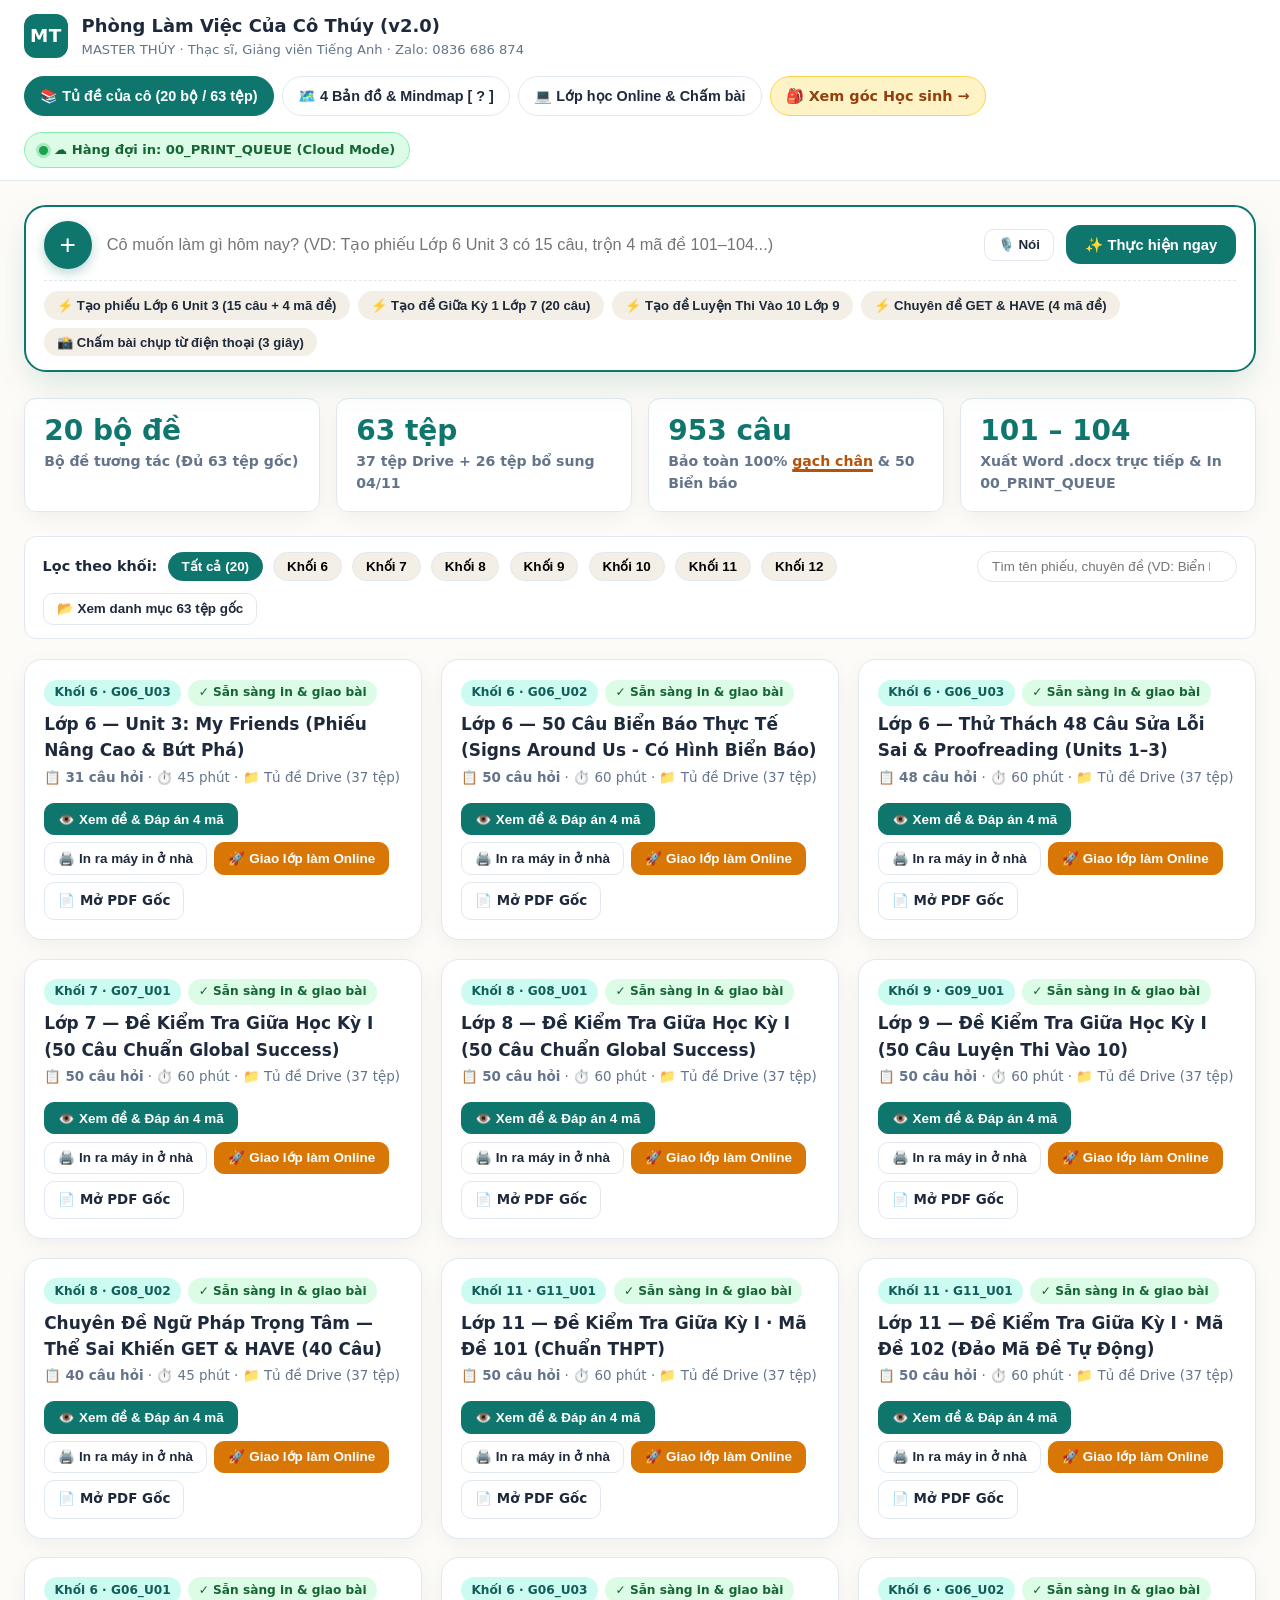
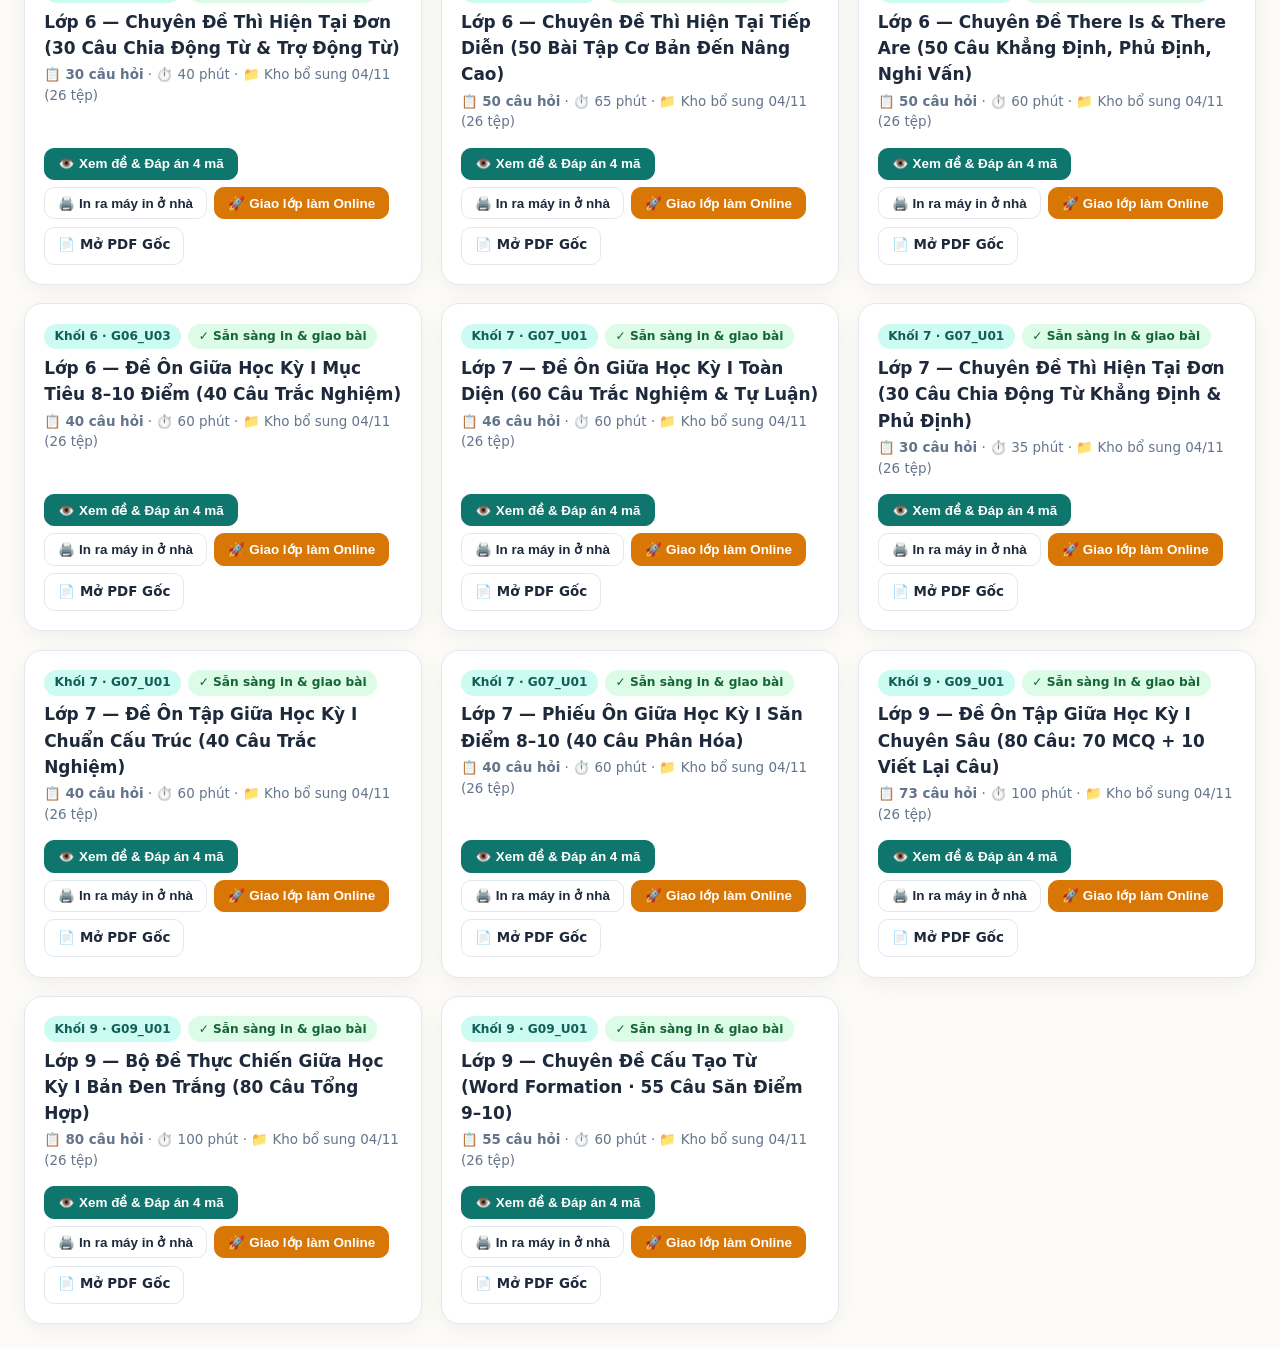
==== public/teacher/index.html @ 8e2237a3 "Initial release: YOURDREAM English Studio v2.0 (Master Thúy English Studio — 953 items / 63 files, H" ====
<!DOCTYPE html>
<html lang="vi">
<head>
  <meta charset="UTF-8" />
  <meta name="viewport" content="width=device-width, initial-scale=1.0" />
  <title>Phòng Làm Việc Của Cô Thúy | MASTER THÚY — English Studio v2.0</title>
  <link rel="icon" href="../favicon.ico" />
  <link rel="stylesheet" href="../shared/css/studio.css" />
  <script src="../shared/js/hybrid-cloud-engine.js"></script>
</head>
<body>
  <!-- TOP NAVIGATION -->
  <header class="studio-topbar">
    <div class="brand-cluster">
      <a href="../index.html" class="brand-monogram" title="Về trang chủ">MT</a>
      <div class="brand-titles">
        <h1>Phòng Làm Việc Của Cô Thúy (v2.0)</h1>
        <p>MASTER THÚY · Thạc sĩ, Giảng viên Tiếng Anh · Zalo: 0836 686 874</p>
      </div>
    </div>

    <div class="nav-pills">
      <button class="nav-pill active" onclick="switchTeacherTab('tab-library', this)">📚 Tủ đề của cô (20 bộ / 63 tệp)</button>
      <button class="nav-pill" onclick="switchTeacherTab('tab-maps', this)">🗺️ 4 Bản đồ & Mindmap [ ? ]</button>
      <button class="nav-pill" onclick="switchTeacherTab('tab-live', this)">💻 Lớp học Online & Chấm bài</button>
      <a href="../student/index.html" class="nav-pill" style="background: var(--accent-light); border-color: #fcd34d; color: #92400e;">🎒 Xem góc Học sinh →</a>
    </div>

    <div class="printer-pill" onclick="openPrintQueueModal()" style="cursor: pointer;" title="Bấm để xem hàng đợi máy in & 00_PRINT_QUEUE trên Drive">
      <span class="printer-dot"></span>
      <span id="topPrinterText">🖨️ Máy in & 00_PRINT_QUEUE: Sẵn sàng</span>
    </div>
  </header>

  <main class="studio-container">
    <!-- UNIVERSAL '+' ACTION BAR (GPT / GOOGLE STYLE - ZERO JARGON) -->
    <section class="plus-composer-shell">
      <div class="plus-composer-row">
        <button class="plus-action-btn" id="plusToggleBtn" onclick="togglePlusMenu()" title="Bấm dấu + để chụp ảnh, nói giọng nói, lấy đề trên mạng hoặc rút đề mới">+</button>
        <input
          type="text"
          id="composerInput"
          class="plus-composer-input"
          placeholder="Cô muốn làm gì hôm nay? (VD: Tạo phiếu Lớp 6 Unit 3 có 15 câu, trộn 4 mã đề 101–104...)"
          onkeydown="if(event.key==='Enter') runComposerCommand()"
        />
        <button class="btn" onclick="startVoiceInput()" title="Nói yêu cầu bằng giọng nói">🎙️ Nói</button>
        <button class="plus-send-btn" onclick="runComposerCommand()">✨ Thực hiện ngay</button>
      </div>

      <!-- QUICK SUGGESTION CHIPS -->
      <div class="plus-quick-chips">
        <button class="quick-chip" onclick="quickGenerateWorksheet(6, 'G06_U03', 15, 'Phiếu Lớp 6 Unit 3 - My Friends (Nâng cao)')">⚡ Tạo phiếu Lớp 6 Unit 3 (15 câu + 4 mã đề)</button>
        <button class="quick-chip" onclick="quickGenerateWorksheet(7, 'G07_U01', 20, 'Đề Ôn Giữa Kỳ 1 Lớp 7 (Chuẩn Global Success)')">⚡ Tạo đề Giữa Kỳ 1 Lớp 7 (20 câu)</button>
        <button class="quick-chip" onclick="quickGenerateWorksheet(9, 'G09_U01', 25, 'Đề Luyện Thi Vào 10 Lớp 9 (Săn điểm 9-10)')">⚡ Tạo đề Luyện Thi Vào 10 Lớp 9</button>
        <button class="quick-chip" onclick="quickGenerateWorksheet(8, 'G08_U02', 15, 'Chuyên đề Thể Sai Khiến GET & HAVE')">⚡ Chuyên đề GET & HAVE (4 mã đề)</button>
        <button class="quick-chip" onclick="openCameraGradingDemo()">📸 Chấm bài chụp từ điện thoại (3 giây)</button>
      </div>

      <!-- POPOVER MENU WHEN CLICKING '+' -->
      <div class="plus-menu-popover" id="plusMenuPopover">
        <div class="plus-menu-card" onclick="triggerPhotoToWorksheet()">
          <strong>📸 Chụp ảnh tờ nháp / trang sách</strong>
          <span>Biến ảnh chụp điện thoại thành phiếu Word chuẩn Master Thúy + bài tập Online.</span>
        </div>
        <div class="plus-menu-card" onclick="openCameraGradingDemo()">
          <strong>✅ Chụp bài học sinh chấm 3 giây</strong>
          <span>Tự động đọc đáp án viết tay, chấm điểm, giải thích lỗi sai và chờ cô duyệt.</span>
        </div>
        <div class="plus-menu-card" onclick="startVoiceInput()">
          <strong>🎙️ Đọc yêu cầu bằng giọng nói</strong>
          <span>Cô chỉ cần nói: "Làm cho chị phiếu lớp 6 thì hiện tại tiếp diễn 20 câu".</span>
        </div>
        <div class="plus-menu-card" onclick="openWebHarvestModal()">
          <strong>🌐 Lấy đề trên mạng về Tủ đề</strong>
          <span>Dán link hoặc văn bản đề trên mạng, tự động dọn rác & gắn khung Master Thúy.</span>
        </div>
        <div class="plus-menu-card" onclick="quickGenerateWorksheet(6, 'G06_U03', 15, 'Phiếu Rút Tự Động Không Trùng Lặp')">
          <strong>🎲 Rút đề mới + Trộn 4 mã 101–104</strong>
          <span>Xuất ngay file Word (.docx) cả trên máy tính lẫn trên đám mây (0 đồng máy chủ).</span>
        </div>
      </div>
      <input type="file" id="hiddenCameraInput" accept="image/*,.pdf,.docx" style="display:none" onchange="handleFileUploaded(this)" />
    </section>

    <!-- NOTIFICATION BANNER FOR NEWLY GENERATED WORKSHEET -->
    <div id="composerResultBanner" style="display:none; background: #ecfdf5; border: 2px solid #10b981; border-radius: 16px; padding: 1.1rem 1.35rem; margin-bottom: 1.4rem;"></div>

    <!-- ====================================================================
         TAB 1: TỦ ĐỀ CỦA CÔ (20 BỘ ĐỀ TƯƠNG TÁC + ĐỦ 63 TỆP GỐC DRIVE)
         ==================================================================== -->
    <section id="tab-library" class="tab-section active">
      <div class="kpi-grid">
        <div class="kpi-card">
          <div class="kpi-num" id="statActivePacks">20 bộ đề</div>
          <div class="kpi-label">Bộ đề tương tác (Đủ 63 tệp gốc)</div>
        </div>
        <div class="kpi-card">
          <div class="kpi-num" id="statDriveFiles">63 tệp</div>
          <div class="kpi-label">37 tệp Drive + 26 tệp bổ sung 04/11</div>
        </div>
        <div class="kpi-card">
          <div class="kpi-num" id="statAtomicQuestions">953 câu</div>
          <div class="kpi-label">Bảo toàn 100% <u>gạch chân</u> & 50 Biển báo</div>
        </div>
        <div class="kpi-card">
          <div class="kpi-num">101 – 104</div>
          <div class="kpi-label">Xuất Word .docx trực tiếp & In 00_PRINT_QUEUE</div>
        </div>
      </div>

      <!-- FILTER BAR -->
      <div class="filter-bar">
        <span style="font-weight: 700; font-size: 0.9rem;">Lọc theo khối:</span>
        <button class="grade-tab active" onclick="filterLibraryByGrade('ALL', this)">Tất cả (20)</button>
        <button class="grade-tab" onclick="filterLibraryByGrade(6, this)">Khối 6</button>
        <button class="grade-tab" onclick="filterLibraryByGrade(7, this)">Khối 7</button>
        <button class="grade-tab" onclick="filterLibraryByGrade(8, this)">Khối 8</button>
        <button class="grade-tab" onclick="filterLibraryByGrade(9, this)">Khối 9</button>
        <button class="grade-tab" onclick="filterLibraryByGrade(10, this)">Khối 10</button>
        <button class="grade-tab" onclick="filterLibraryByGrade(11, this)">Khối 11</button>
        <button class="grade-tab" onclick="filterLibraryByGrade(12, this)">Khối 12</button>

        <input
          type="search"
          id="librarySearchInput"
          placeholder="Tìm tên phiếu, chuyên đề (VD: Biển báo, Sửa lỗi, GET & HAVE, Hiện tại tiếp diễn...)"
          oninput="renderLibraryCards()"
          style="margin-left: auto; padding: 0.45rem 0.85rem; border: 1px solid var(--border); border-radius: 999px; min-width: 260px;"
        />
        <button class="btn" onclick="toggleFullDriveInventory()">📂 Xem danh mục 63 tệp gốc</button>
      </div>

      <!-- WORKSHEETS GRID -->
      <div class="card-grid" id="libraryCardsGrid"></div>

      <!-- COLLAPSIBLE 63-FILE GOOGLE DRIVE INVENTORY TABLE -->
      <div id="fullDriveInventorySection" style="display:none; margin-top: 2rem; background: #fff; border: 1px solid var(--border); border-radius: 18px; padding: 1.35rem;">
        <div style="display:flex; justify-content:space-between; align-items:center; flex-wrap:wrap; gap:1rem; margin-bottom:1rem;">
          <div>
            <h3 style="margin:0;">📂 Danh Mục Đầy Đủ 63 Học Liệu Gốc Của Cô Thúy Trên Google Drive</h3>
            <p style="margin:0.2rem 0 0; font-size:0.86rem; color:var(--text-muted);">
              Gồm 37 tệp trong thư mục <strong>MASTER THÚY – WORKSHEETS</strong> và 26 tệp trong gói sao lưu <strong>04/11/2026</strong>. Tất cả đã được bóc tách vào 20 bộ đề tương tác phía trên.
            </p>
          </div>
          <div style="display:flex; gap:0.5rem;">
            <a href="https://drive.google.com/drive/folders/1YiZHEi8VG1vg3n5QN7BrxXzJWmGmO6u5" target="_blank" class="btn btn-primary">🔗 Mở Thư Mục Drive Gốc</a>
            <a href="https://drive.google.com/drive/folders/1YOsPd_jnIctoeKik60GZvc4RexwWiLLQ" target="_blank" class="btn">📦 Mở Checkpoint 04/11</a>
          </div>
        </div>
        <div style="overflow-x:auto;">
          <table style="width:100%; border-collapse:collapse; font-size:0.86rem;" id="driveInventoryTable">
            <thead>
              <tr style="background:var(--bg-subtle); text-align:left;">
                <th style="padding:0.65rem;">#</th>
                <th style="padding:0.65rem;">Tên tệp gốc</th>
                <th style="padding:0.65rem;">Vị trí lưu trữ</th>
                <th style="padding:0.65rem;">Định dạng</th>
                <th style="padding:0.65rem;">Trạng thái kiểm định</th>
                <th style="padding:0.65rem;">Tình trạng bảo toàn</th>
              </tr>
            </thead>
            <tbody id="driveInventoryTbody"></tbody>
          </table>
        </div>
      </div>
    </section>

    <!-- ====================================================================
         TAB 2: 4 BẢN ĐỒ TIẾNG ANH & SƠ ĐỒ TƯ DUY NGỮ PHÁP [ ? ]
         ==================================================================== -->
    <section id="tab-maps" class="tab-section">
      <div class="filter-bar">
        <span style="font-weight: 700;">Chọn Bản Đồ Tri Thức:</span>
        <button class="grade-tab active" onclick="switchMapSubView('mapview-3', this)">🧠 Bản đồ 3: Sơ đồ tư duy Ngữ pháp [ ? ]</button>
        <button class="grade-tab" onclick="switchMapSubView('mapview-1', this)">📘 Bản đồ 1: Khung SGK 6–12 & Từ vựng gấp đôi IPA (🇬🇧/🇺🇸)</button>
        <button class="grade-tab" onclick="switchMapSubView('mapview-2', this)">🎯 Bản đồ 2: 7 Nhóm Bẫy Phòng Thi & Mẹo 5 Giây</button>
        <button class="grade-tab" onclick="switchMapSubView('mapview-4', this)">🖨️ Bản đồ 4: Khuôn Mẫu Phiếu & Kiểm Định 4 Cổng</button>
      </div>

      <!-- MAP 3 VIEW: INTERACTIVE GRAMMAR MINDMAPS WITH [ ? ] CLOZE TOGGLE -->
      <div id="mapview-3" class="map-subview">
        <div class="mindmap-stage">
          <div class="mindmap-center-banner">
            <div>
              <span style="font-size: 0.8rem; font-weight: 700; text-transform: uppercase; opacity: 0.9;">Sơ Đồ Tư Duy Ngữ Pháp Tương Tác (MP14-MINDMAP)</span>
              <h2 style="margin: 0.2rem 0 0;" id="mmActiveTitle">Chọn chủ điểm bên dưới để trình chiếu hoặc cho học sinh tự dò [ ? ]</h2>
            </div>
            <div style="display: flex; gap: 0.6rem; flex-wrap: wrap;">
              <select id="mindmapTopicSelect" onchange="renderSelectedMindmap()" style="padding: 0.55rem 0.9rem; border-radius: 10px; border: none; font-weight: 700; font-size: 0.9rem;"></select>
              <button class="btn btn-accent" id="clozeToggleBtn" onclick="toggleMindmapClozeMode()">
                🙈 Bật chế độ [ ? ] Học sinh tự nhẩm công thức
              </button>
            </div>
          </div>

          <div id="mindmapVisualContainer"></div>
        </div>

        <!-- OFFICIAL GOOGLE DRIVE MINDMAP PDFs & TEXTBOOKS -->
        <div style="background:#fff; border:1px solid var(--border); border-radius:18px; padding:1.3rem;">
          <h3 style="margin-top:0;">📚 Kho Sách Giáo Khoa Global Success & Sơ Đồ Tư Duy PDF Trên Google Drive Của Cô</h3>
          <div class="card-grid" id="driveTextbooksAndMindmapsGrid"></div>
        </div>
      </div>

      <!-- MAP 1 VIEW: CURRICULUM SCOPE & FOLDABLE 2-COLUMN WORDLIST + DUAL UK/US SPEAKER -->
      <div id="mapview-1" class="map-subview" style="display:none;">
        <div style="display:flex; justify-content:space-between; align-items:center; flex-wrap:wrap; gap:1rem; margin-bottom:1rem;">
          <div>
            <h3 style="margin:0;">📘 Bản Đồ 1: Khung Chương Trình Chuẩn SGK Global Success & Bảng Từ Vựng Gấp Đôi</h3>
            <p style="margin:0.2rem 0 0; color:var(--text-muted); font-size:0.88rem;">
              Khóa chặt ngữ pháp trong phạm vi từng Unit + Bảng từ vựng 2 cột tích hợp loa phát âm <strong>🇬🇧 Anh-Anh (UK)</strong> & <strong>🇺🇸 Anh-Mỹ (US)</strong> miễn phí (0 đồng).
            </p>
          </div>
          <div style="display:flex; gap:0.55rem; flex-wrap:wrap;">
            <button class="btn btn-primary" onclick="toggleFoldableWordlist()">📄 Gấp / Mở cột nghĩa Tiếng Việt</button>
            <button class="btn" id="accentToggleBtn" onclick="toggleTeacherAccent()">🇬🇧 Giọng đọc: Anh-Anh (UK)</button>
            <button class="btn" id="slowAudioToggleBtn" onclick="toggleSlowAudio()">🔊 Tốc độ: Chuẩn (1.0x)</button>
          </div>
        </div>
        <div id="map1UnitsContainer" class="card-grid"></div>
      </div>

      <!-- MAP 2 VIEW: EXAM TRAP TAXONOMY -->
      <div id="mapview-2" class="map-subview" style="display:none;">
        <h3 style="margin-top:0;">🎯 Bản Đồ 2: 7 Nhóm Bẫy Phòng Thi Tiếng Anh Học Sinh Hay Mất Điểm Nhất</h3>
        <div id="map2TrapsContainer" class="card-grid"></div>
      </div>

      <!-- MAP 4 VIEW: ARCHETYPE TEMPLATES & 4-GATE QA REPORT -->
      <div id="mapview-4" class="map-subview" style="display:none;">
        <h3 style="margin-top:0;">🖨️ Bản Đồ 4: Khuôn Mẫu Phiếu Chuẩn Master Thúy & Báo Cáo Kiểm Định 4 Cổng</h3>
        <div id="map4ArchetypesContainer" class="card-grid" style="margin-bottom:1.5rem;"></div>
        <div id="qaGatesReportBox" style="background:#fff; border:1px solid var(--border); border-radius:18px; padding:1.3rem;"></div>
      </div>
    </section>

    <!-- ====================================================================
         TAB 3: LỚP HỌC ONLINE, SỔ ĐIỂM & CHẤM BÀI QUA ẢNH CAMERA
         ==================================================================== -->
    <section id="tab-live" class="tab-section">
      <div class="kpi-grid">
        <div class="kpi-card">
          <div class="kpi-num">4 Lớp</div>
          <div class="kpi-label">Khối 6A · Khối 7B · Khối 9A · Khối 11A</div>
        </div>
        <div class="kpi-card">
          <div class="kpi-num" id="liveSubCount">8 bài nộp</div>
          <div class="kpi-label">Bài làm Online & Chấm qua ảnh hôm nay</div>
        </div>
        <div class="kpi-card">
          <div class="kpi-num" style="color:var(--danger);">Bẫy đuôi -ed & S-V</div>
          <div class="kpi-label">Lỗi sai nhiều nhất tuần này cần cô nhắc</div>
        </div>
        <div class="kpi-card">
          <div class="kpi-num">3 giây / tờ</div>
          <div class="kpi-label">Tốc độ chấm phiếu chụp từ điện thoại</div>
        </div>
      </div>

      <div style="display:grid; grid-template-columns: repeat(auto-fit, minmax(380px, 1fr)); gap:1.25rem;">
        <!-- LEFT: CAMERA PHOTO GRADING WORKBENCH -->
        <div class="ws-card">
          <div>
            <div class="ws-badges">
              <span class="badge badge-grade">📸 Chấm bài bằng Camera</span>
              <span class="badge badge-preview">Cô duyệt trước khi lưu</span>
            </div>
            <h3 class="ws-title">Trạm Chấm Phiếu Giấy Chụp Từ Điện Thoại</h3>
            <p class="ws-meta">
              Khi học sinh nộp bài làm trên giấy, cô bấm nút chụp ảnh. Hệ thống tự động đối chiếu với bảng đáp án Mã đề 101–104 và khoanh sẵn các câu sai để cô xác nhận.
            </p>

            <div style="background:var(--bg-subtle); border-radius:14px; padding:1rem; margin:0.9rem 0;">
              <div style="display:flex; justify-content:space-between; align-items:center; margin-bottom:0.5rem;">
                <strong>📄 Bài chụp mẫu từ Checkpoint Cô Thúy (20 câu):</strong>
                <span class="badge badge-ready">Điểm tự động: 8.5 / 10 (17/20 câu)</span>
              </div>
              <div style="font-size:0.85rem; color:var(--text-main);">
                • <strong>Các câu đúng (17 câu):</strong> Câu 1, 2, 3, 4, 5, 6, 8, 9, 10, 11, 12, 13, 15, 16, 17, 19, 20.<br/>
                • <strong style="color:var(--danger);">3 câu sai cần lưu ý:</strong><br/>
                &nbsp;&nbsp;– <strong>Câu 7 (Chọn B → Đáp án đúng C):</strong> Bẫy chia động từ theo chủ ngữ ngôi thứ 3 số ít (<code>TRAP_SV_AGREE</code>).<br/>
                &nbsp;&nbsp;– <strong>Câu 14 (Chọn A → Đáp án đúng D):</strong> Bẫy thể sai khiến bị động <code>have something + V3/ed</code>.<br/>
                &nbsp;&nbsp;– <strong>Câu 18 (Chọn C → Đáp án đúng A):</strong> Bẫy từ loại trái nghĩa (<code>unfriendly</code>).
              </div>
            </div>

            <div style="display:flex; gap:0.6rem; align-items:center; flex-wrap:wrap;">
              <select id="cameraStudentAssignSelect" style="padding:0.5rem; border-radius:10px; border:1px solid var(--border); font-weight:600;">
                <option value="MT601|Nguyễn Minh Anh|CLS_G06A">Gắn vào hồ sơ: Nguyễn Minh Anh (Lớp 6A - MT601)</option>
                <option value="MT701|Trần Hoàng Nam|CLS_G07B">Gắn vào hồ sơ: Trần Hoàng Nam (Lớp 7B - MT701)</option>
                <option value="MT901|Lê Bảo Ngọc|CLS_G09A">Gắn vào hồ sơ: Lê Bảo Ngọc (Lớp 9A - MT901)</option>
              </select>
              <button class="btn btn-primary" onclick="approveCameraGrading()">✅ Cô Thúy xác nhận & Lưu vào sổ điểm</button>
            </div>
          </div>
        </div>

        <!-- RIGHT: LIVE STUDENT SUBMISSIONS & CLASS ROSTER -->
        <div class="ws-card">
          <div>
            <div class="ws-badges">
              <span class="badge badge-ready">🟢 Trực tiếp từ Góc Học Sinh</span>
            </div>
            <h3 class="ws-title">Bảng Theo Dõi Học Sinh Làm Bài Online</h3>
            <p class="ws-meta">
              Học sinh đăng nhập tại <a href="../student/index.html" target="_blank"><strong>Góc Học Sinh (../student)</strong></a> bằng Mã học sinh + PIN <code>1234</code>. Khi học sinh nộp bài, điểm và các bẫy hay sai sẽ hiện ngay bên dưới:
            </p>
            <div id="liveSubmissionsTableWrap" style="margin-top:0.85rem; overflow-x:auto;"></div>
          </div>
          <div class="btn-row">
            <button class="btn btn-primary" onclick="refreshLiveSubmissions()">🔄 Làm mới bảng điểm</button>
            <a href="../student/index.html?demo=MT601" target="_blank" class="btn btn-accent">🎒 Mở thử màn hình Học sinh làm bài</a>
          </div>
        </div>
      </div>
    </section>
  </main>

  <!-- MODAL FOR WORKSHEET PREVIEW, 4-CODE ANSWER GRID & REMOTE PRINTING -->
  <div class="modal-backdrop" id="studioModalBackdrop" onclick="if(event.target===this) closeStudioModal()">
    <div class="modal-box">
      <div class="modal-header">
        <h3 style="margin:0;" id="studioModalTitle">Chi tiết Phiếu Bài Tập</h3>
        <button class="btn" onclick="closeStudioModal()">✕ Đóng</button>
      </div>
      <div class="modal-body" id="studioModalBody"></div>
    </div>
  </div>

  <script>
    let CATALOG = [];
    let INVENTORY_63 = [];
    let MAP1 = [];
    let MAP2 = [];
    let MAP3 = [];
    let MAP4 = [];
    let QA_REPORT = null;
    let selectedGradeFilter = 'ALL';
    let mindmapClozeActive = false;
    let cachedShardQuestions = {};

    const DRIVE_TEXTBOOKS_AND_MINDMAPS = [
      { grade: 6, title: 'SGK Tiếng Anh 6 Global Success (Tập 1 & 2)', sgkUrl: 'https://drive.google.com/file/d/1z4nnbdT7i3u1UcSNYuu-FjM6f2gA2440/view', mmUrl: 'https://drive.google.com/file/d/1-WYDOyb9fHKIQM5i4-eg3lxrJNgeYgeE/view', psych: 'Lứa tuổi Khám phá (11–12 tuổi)' },
      { grade: 7, title: 'SGK Tiếng Anh 7 Global Success', sgkUrl: 'https://drive.google.com/file/d/1xvi6pNXb1zWn8dC96U2DD4_bBwUjYFQI/view', mmUrl: 'https://drive.google.com/file/d/18r8bDTkejED3rzowg74NlwcmSBd1lXVk/view', psych: 'Lứa tuổi Khám phá (12–13 tuổi)' },
      { grade: 8, title: 'SGK & SGV Tiếng Anh 8 Global Success', sgkUrl: 'https://drive.google.com/file/d/1ItrQ10s__dCA-vYuaJG3A5qrXSNz7m8_/view', mmUrl: 'https://drive.google.com/file/d/1uw3mMaHhCFJqpXTmbmx8Moavm331S6mN/view', psych: 'Lứa tuổi Bứt phá (13–14 tuổi)' },
      { grade: 9, title: 'SGK & SBT Tiếng Anh 9 Global Success (Thi vào 10)', sgkUrl: 'https://drive.google.com/file/d/1XBQSyFJ_kOJ17uWgCwyWUK3eFrTqvozK/view', mmUrl: 'https://drive.google.com/file/d/19WqGkyNuyrL_dyHlXhnp7vDOYKvpRGGi/view', psych: 'Chiến binh Chuyển cấp (14–15 tuổi)' },
      { grade: 10, title: 'SGK Tiếng Anh 10 Global Success', sgkUrl: 'https://drive.google.com/file/d/1WPGpOwHRRG1PklJofpoHCkfaaMf07Qoa/view', mmUrl: 'https://drive.google.com/file/d/12Y9OdPnabJJTr75EIVsrKxXBjidQr4BG/view', psych: 'Tư duy Học thuật THPT (15–16 tuổi)' },
      { grade: 11, title: 'SGK Tiếng Anh 11 Global Success', sgkUrl: 'https://drive.google.com/file/d/13zw6zymAIg5te68_Sl7Ej8mYd7jv8vYq/view', mmUrl: 'https://drive.google.com/file/d/1dSY0nQONYAem5cnWuOZWbhj7pC_WPhjX/view', psych: 'Tư duy Học thuật THPT (16–17 tuổi)' },
      { grade: 12, title: 'SGK & SGV Tiếng Anh 12 Global Success (Tốt nghiệp THPT)', sgkUrl: 'https://drive.google.com/file/d/1bH-cQxURZCxiYPviRrSWo6_C2t2FvOud/view', mmUrl: 'https://drive.google.com/file/d/1t7TL-N13_QcdSnqZCOxn7K81tELjLqLB/view', psych: 'Tăng tốc Kỳ thi THPT Quốc gia (17–18 tuổi)' }
    ];

    function toRelativeShardUrl(shardPath) {
      if (!shardPath) return '';
      const clean = shardPath.replace(/^\/+/, '');
      return `../${clean}`;
    }

    async function initTeacherStudio() {
      try {
        const envMode = await window.MT_HYBRID.detectEnvironment();
        document.getElementById('topPrinterText').textContent = envMode === 'LOCAL_BRIDGE'
          ? '🖨️ Máy in ở nhà: Trực tuyến (Local Bridge)'
          : '☁️ Hàng đợi in: 00_PRINT_QUEUE (Cloud Mode)';

        const [catRes, m1Res, m2Res, m3Res, m4Res, qaRes] = await Promise.all([
          fetch('../shards/worksheets-catalog.json').then(r => r.json()),
          fetch('../shards/maps/map1-curriculum-g6-g12.json').then(r => r.json()),
          fetch('../shards/maps/map2-traps-and-levels.json').then(r => r.json()),
          fetch('../shards/maps/map3-grammar-mindmaps.json').then(r => r.json()),
          fetch('../shards/maps/map4-archetype-templates.json').then(r => r.json()),
          fetch('../shards/qa-verification-report.json').then(r => r.json()).catch(() => null)
        ]);

        CATALOG = catRes.curated_sets || catRes.worksheets || [];
        INVENTORY_63 = catRes.raw_63_files || catRes.drive_inventory_63 || [];
        MAP1 = Array.isArray(m1Res) ? m1Res : (m1Res.units || []);
        MAP2 = Array.isArray(m2Res) ? m2Res : (m2Res.traps || []);
        MAP3 = Array.isArray(m3Res) ? m3Res : (m3Res.mindmaps || []);
        MAP4 = Array.isArray(m4Res) ? m4Res : (m4Res.archetypes || []);
        QA_REPORT = qaRes;

        document.getElementById('statActivePacks').textContent = CATALOG.length + ' bộ đề';
        if (QA_REPORT) {
          document.getElementById('statAtomicQuestions').textContent = QA_REPORT.total_questions_checked + ' câu';
        }

        renderLibraryCards();
        renderDriveInventory63();
        initMindmapStudio();
        renderMap1View();
        renderMap2View();
        renderMap4View();
        refreshLiveSubmissions();

        if (window.location.hash === '#tab-maps') {
          switchTeacherTab('tab-maps', document.querySelectorAll('.nav-pill')[1]);
        } else if (window.location.hash === '#tab-live') {
          switchTeacherTab('tab-live', document.querySelectorAll('.nav-pill')[2]);
        }
      } catch (e) {
        console.error('Init error:', e);
      }
    }

    function switchTeacherTab(tabId, btnEl) {
      document.querySelectorAll('.tab-section').forEach(s => s.classList.remove('active'));
      document.getElementById(tabId).classList.add('active');
      document.querySelectorAll('.studio-topbar .nav-pill').forEach(b => b.classList.remove('active'));
      if (btnEl) btnEl.classList.add('active');
    }

    function togglePlusMenu() {
      document.getElementById('plusMenuPopover').classList.toggle('open');
    }

    function filterLibraryByGrade(grade, btnEl) {
      selectedGradeFilter = grade;
      document.querySelectorAll('#tab-library .grade-tab').forEach(b => b.classList.remove('active'));
      if (btnEl) btnEl.classList.add('active');
      renderLibraryCards();
    }

    function renderLibraryCards() {
      const grid = document.getElementById('libraryCardsGrid');
      const query = (document.getElementById('librarySearchInput').value || '').toLowerCase().trim();

      const filtered = CATALOG.filter(ws => {
        if (selectedGradeFilter !== 'ALL' && Number(ws.grade) !== Number(selectedGradeFilter)) return false;
        if (query && !(ws.title.toLowerCase().includes(query) || (ws.unit_scope || '').toLowerCase().includes(query) || (ws.category || '').toLowerCase().includes(query))) return false;
        return true;
      });

      grid.innerHTML = filtered.map(ws => {
        const pdfLink = ws.local_student_pdf || ws.student_pdf_url || null;
        return `
          <div class="ws-card">
            <div>
              <div class="ws-badges">
                <span class="badge badge-grade">Khối ${ws.grade} · ${ws.unit_scope}</span>
                <span class="badge badge-ready">✓ ${ws.approval_state || 'Sẵn sàng in & giao bài'}</span>
              </div>
              <h3 class="ws-title">${ws.title}</h3>
              <p class="ws-meta">
                📋 <strong>${ws.question_count} câu hỏi</strong> · ⏱️ ${ws.duration_minutes || 45} phút · 📁 ${ws.source_group || 'Tủ đề Cô Thúy'}
              </p>
            </div>
            <div class="btn-row">
              <button class="btn btn-primary" onclick="openWorksheetPreviewModal('${ws.worksheet_id}')">👁️ Xem đề & Đáp án 4 mã</button>
              <button class="btn" onclick="openRemotePrintModal('${ws.worksheet_id}', '${ws.title.replace(/'/g, "\\'")}')">🖨️ In ra máy in ở nhà</button>
              <button class="btn btn-accent" onclick="assignWorksheetOnline('${ws.worksheet_id}', '${ws.title.replace(/'/g, "\\'")}', ${ws.grade})">🚀 Giao lớp làm Online</button>
              ${pdfLink ? `<a href="${pdfLink}" target="_blank" class="btn">📄 Mở PDF Gốc</a>` : ''}
            </div>
          </div>
        `;
      }).join('');
    }

    function toggleFullDriveInventory() {
      const sec = document.getElementById('fullDriveInventorySection');
      sec.style.display = sec.style.display === 'none' ? 'block' : 'none';
      if (sec.style.display === 'block') {
        sec.scrollIntoView({ behavior: 'smooth' });
      }
    }

    function renderDriveInventory63() {
      const tbody = document.getElementById('driveInventoryTbody');
      if (!INVENTORY_63 || !INVENTORY_63.length) return;
      tbody.innerHTML = INVENTORY_63.map((item, idx) => {
        const fname = item.filename || item.file_name || 'Tệp học liệu';
        const url = item.verified_drive_url || 'https://drive.google.com/drive/folders/1YiZHEi8VG1vg3n5QN7BrxXzJWmGmO6u5';
        return `
        <tr style="border-bottom:1px solid var(--border);">
          <td style="padding:0.55rem;">${idx + 1}</td>
          <td style="padding:0.55rem; font-weight:600;"><a href="${url}" target="_blank">${fname}</a></td>
          <td style="padding:0.55rem;">${item.archive_location || 'Drive Cô Thúy'}</td>
          <td style="padding:0.55rem;"><span class="badge badge-grade">${fname.split('.').pop().toUpperCase()}</span></td>
          <td style="padding:0.55rem;">${item.status || 'VERIFIED'}</td>
          <td style="padding:0.55rem;"><span class="badge badge-ready">Đã bảo toàn & bóc tách</span></td>
        </tr>
      `}).join('');
    }

    // =========================================================================
    // WORKSHEET PREVIEW + 4-CODE ANSWER GRID + DUAL DOCX GENERATION
    // =========================================================================
    async function openWorksheetPreviewModal(wsId) {
      const ws = CATALOG.find(w => w.worksheet_id === wsId) || CATALOG[0];
      if (!ws) return;

      document.getElementById('studioModalTitle').textContent = `📄 ${ws.title} (Khối ${ws.grade})`;
      const body = document.getElementById('studioModalBody');
      body.innerHTML = `<p>Đang tải gói câu hỏi và tạo bảng đối chiếu 4 mã đề 101–104...</p>`;
      document.getElementById('studioModalBackdrop').classList.add('open');

      try {
        const shardUrl = toRelativeShardUrl(ws.shard_json_path);
        const shardRes = await fetch(shardUrl);
        const shard = await shardRes.json();
        const questions = shard.questions || [];
        cachedShardQuestions[ws.worksheet_id] = questions;

        const mixed = window.MT_HYBRID.mix4ExamCodesClientSide(questions, 2026);
        const letters = ['A', 'B', 'C', 'D'];

        const previewRows = questions.slice(0, 30).map((q, idx) => `
          <tr style="border-bottom:1px solid #e2e8f0; text-align:center;">
            <td style="padding:0.35rem; font-weight:700;">Câu ${idx + 1}</td>
            <td style="padding:0.35rem; font-weight:800; color:var(--primary);">${mixed['101'][idx].answer}</td>
            <td style="padding:0.35rem;">${mixed['102'][idx].answer}</td>
            <td style="padding:0.35rem;">${mixed['103'][idx].answer}</td>
            <td style="padding:0.35rem;">${mixed['104'][idx].answer}</td>
          </tr>
        `).join('');

        const qListHtml = questions.slice(0, 35).map((q, idx) => {
          const opts = (q.options || []).map((opt, oIdx) => {
            const isCorrect = oIdx === q.correct_index;
            return `<span style="margin-right:1.1rem; ${isCorrect ? 'font-weight:800; color:#15803d;' : ''}">${letters[oIdx]}. ${opt}</span>`;
          }).join(' ');
          return `
            <div style="padding:0.75rem 0; border-bottom:1px dashed #cbd5e1;">
              <div style="display:flex; justify-content:space-between; align-items:center; gap:0.5rem;">
                <div><strong>Question ${idx + 1}:</strong> ${q.stem_text}</div>
                <div style="display:flex; gap:0.35rem; flex-shrink:0;">
                  <button class="btn" style="padding:0.2rem 0.5rem; font-size:0.76rem;" onclick="window.MT_HYBRID.speakEnglish('${q.stem_text.replace(/'/g, "\\'")}', 'en-GB')">🇬🇧 UK</button>
                  <button class="btn" style="padding:0.2rem 0.5rem; font-size:0.76rem;" onclick="window.MT_HYBRID.speakEnglish('${q.stem_text.replace(/'/g, "\\'")}', 'en-US')">🇺🇸 US</button>
                </div>
              </div>
              ${q.passage_or_sign_svg || ''}
              <div style="margin-top:0.35rem; font-size:0.93rem;">${opts}</div>
              <div style="margin-top:0.35rem; font-size:0.83rem; color:#0f766e;">
                💡 <em>Giải thích:</em> ${q.explanation_vi || 'Đã kiểm định đáp án chuẩn.'}
                ${q.trap_code ? `<span class="badge badge-trap" style="margin-left:0.4rem;">${q.trap_code}</span>` : ''}
              </div>
            </div>
          `;
        }).join('');

        body.innerHTML = `
          <!-- MASTER THÚY A4 HEADER PREVIEW -->
          <div style="border:2px solid #000; padding:0.9rem 1.1rem; margin-bottom:1rem; background:#fff; font-family:'Times New Roman', serif;">
            <div style="display:flex; justify-content:space-between; align-items:flex-start; flex-wrap:wrap;">
              <div>
                <div style="font-size:1.15rem; font-weight:700;">MASTER THÚY</div>
                <div style="font-size:0.92rem; font-style:italic;">Thạc sĩ · Giảng viên Tiếng Anh | Zalo / ĐT: 0836 686 874</div>
              </div>
              <div style="text-align:right;">
                <div style="font-size:1.05rem; font-weight:700;">${ws.title.toUpperCase()}</div>
                <div style="font-size:0.95rem; font-weight:700;">MÃ ĐỀ: 101 · 102 · 103 · 104</div>
              </div>
            </div>
          </div>

          <div style="display:flex; gap:0.6rem; flex-wrap:wrap; margin-bottom:1rem;">
            <button class="btn btn-primary" onclick="quickGenerateWorksheet(${ws.grade}, '${ws.unit_scope}', ${ws.question_count}, '${ws.title.replace(/'/g, "\\'")}', '${ws.worksheet_id}')">
              📥 Xuất ngay File Word A4 (.docx) Bản Học Sinh + Giáo Viên 4 Mã Đề
            </button>
            <button class="btn btn-accent" onclick="openRemotePrintModal('${ws.worksheet_id}', '${ws.title.replace(/'/g, "\\'")}')">
              🖨️ Bấm in ngay ra máy in ở nhà (00_PRINT_QUEUE)
            </button>
            ${ws.local_student_pdf ? `<a href="${ws.local_student_pdf}" target="_blank" class="btn">📄 Xem PDF Bản Học Sinh Gốc</a>` : ''}
            ${ws.local_teacher_pdf ? `<a href="${ws.local_teacher_pdf}" target="_blank" class="btn">🔑 Xem PDF Bản Đáp Án Gốc</a>` : ''}
          </div>

          <!-- PAGE-1 QUICK ANSWER GRID -->
          <div style="background:var(--bg-subtle); border-radius:12px; padding:0.9rem; margin-bottom:1rem;">
            <strong>📋 BẢNG ĐÁP ÁN CHẤM NHANH TRANG 1 (ĐỐI CHIẾU 4 MÃ ĐỀ 101–104):</strong>
            <div style="max-height:190px; overflow-y:auto; margin-top:0.5rem; background:#fff; border-radius:8px;">
              <table style="width:100%; border-collapse:collapse; font-size:0.85rem;">
                <thead>
                  <tr style="background:#e2e8f0;">
                    <th style="padding:0.4rem;">Câu</th>
                    <th style="padding:0.4rem;">Mã 101</th>
                    <th style="padding:0.4rem;">Mã 102</th>
                    <th style="padding:0.4rem;">Mã 103</th>
                    <th style="padding:0.4rem;">Mã 104</th>
                  </tr>
                </thead>
                <tbody>${previewRows}</tbody>
              </table>
            </div>
          </div>

          <h4 style="margin:0.5rem 0;">Chi tiết câu hỏi, Biển báo & Giải thích sư phạm (${questions.length} câu):</h4>
          <div>${qListHtml}</div>
        `;
      } catch (err) {
        body.innerHTML = `<p style="color:var(--danger);">Không tải được bản xem trước: ${err.message}</p>`;
      }
    }

    // =========================================================================
    // HYBRID '+' COMPOSER & CLIENT/SERVER DUAL DOCX GENERATOR
    // =========================================================================
    async function quickGenerateWorksheet(grade, unitCode, count, title, sourceWsId) {
      const banner = document.getElementById('composerResultBanner');
      banner.style.display = 'block';
      banner.innerHTML = `⏳ <strong>Đang soạn cho cô:</strong> "${title}" (Khối ${grade} · Rút ${count} câu + Trộn 4 mã đề 101–104)...`;

      // Prepare fallback question pool & foldable vocab for Client-Side Cloud Mode
      let fallbackQuestions = [];
      if (sourceWsId && cachedShardQuestions[sourceWsId]) {
        fallbackQuestions = cachedShardQuestions[sourceWsId];
      } else {
        const matchWs = CATALOG.find(w => Number(w.grade) === Number(grade)) || CATALOG[0];
        if (matchWs) {
          try {
            const sRes = await fetch(toRelativeShardUrl(matchWs.shard_json_path));
            const sData = await sRes.json();
            fallbackQuestions = sData.questions || [];
          } catch (e) {}
        }
      }
      const matchUnit = MAP1.find(u => Number(u.grade) === Number(grade)) || MAP1[0];
      const fallbackVocab = matchUnit ? (matchUnit.core_vocab || []) : [];

      const data = await window.MT_HYBRID.generateDualDocx(
        { grade, unit_code: unitCode, count, title, exam_code: '101' },
        fallbackQuestions,
        fallbackVocab
      );

      const sFileAttr = data.student_filename ? `download="${data.student_filename}"` : 'download';
      const tFileAttr = data.teacher_filename ? `download="${data.teacher_filename}"` : 'download';

      banner.innerHTML = `
        <div style="display:flex; justify-content:space-between; align-items:center; flex-wrap:wrap; gap:1rem;">
          <div>
            <span class="badge badge-ready">✓ Đã soạn xong (${data.mode === 'CLIENT_SIDE_ZERO_COST_DOCX' ? 'Tạo trực tiếp trên Trình duyệt Đám mây 0đ' : 'Máy chủ Local Python'})</span>
            <h3 style="margin:0.35rem 0 0.2rem;">${data.title} (${data.question_count} câu · 4 Mã đề 101–104)</h3>
            <p style="margin:0; font-size:0.86rem; color:#065f46;">
              Đã gắn Header <strong>MASTER THÚY — Zalo 0836 686 874</strong>, bảo toàn gạch chân <code>&lt;u&gt;</code>, Bảng từ vựng gấp đôi và Bảng đáp án đầu trang 1.
            </p>
          </div>
          <div style="display:flex; gap:0.55rem; flex-wrap:wrap;">
            <a href="${data.student_docx_url}" ${sFileAttr} class="btn btn-primary">📥 Tải Word Bản Học Sinh (.docx)</a>
            <a href="${data.teacher_docx_url}" ${tFileAttr} class="btn btn-accent">🔑 Tải Word Bản Giáo Viên 4 Mã (.docx)</a>
            <button class="btn" onclick="openRemotePrintModal('${data.ws_id}', '${data.title.replace(/'/g, "\\'")}')">🖨️ In ngay ra máy in ở nhà</button>
          </div>
        </div>
      `;
      banner.scrollIntoView({ behavior: 'smooth' });
    }

    function runComposerCommand() {
      const text = document.getElementById('composerInput').value.trim();
      if (!text) {
        togglePlusMenu();
        return;
      }
      const gradeMatch = text.match(/lớp\s*(\d+)/i) || text.match(/khối\s*(\d+)/i);
      const grade = gradeMatch ? parseInt(gradeMatch[1], 10) : 6;
      const countMatch = text.match(/(\d+)\s*câu/i);
      const count = countMatch ? Math.min(parseInt(countMatch[1], 10), 50) : 15;
      quickGenerateWorksheet(grade, `G0${grade}_CUSTOM`, count, text);
    }

    function startVoiceInput() {
      const SpeechRecognition = window.SpeechRecognition || window.webkitSpeechRecognition;
      const input = document.getElementById('composerInput');
      if (!SpeechRecognition) {
        input.value = 'Tạo cho cô phiếu Lớp 6 Unit 3 gồm 15 câu trắc nghiệm và trộn 4 mã đề 101–104';
        runComposerCommand();
        return;
      }
      const rec = new SpeechRecognition();
      rec.lang = 'vi-VN';
      input.placeholder = '🎙️ Cô hãy nói yêu cầu... (Đang lắng nghe)';
      rec.onresult = (e) => {
        input.value = e.results[0][0].transcript;
        runComposerCommand();
      };
      rec.start();
    }

    function triggerPhotoToWorksheet() {
      document.getElementById('hiddenCameraInput').click();
    }

    function handleFileUploaded(inputEl) {
      if (!inputEl.files || !inputEl.files[0]) return;
      const f = inputEl.files[0];
      document.getElementById('plusMenuPopover').classList.remove('open');
      quickGenerateWorksheet(6, 'G06_CAMERA', 15, `Phiếu bóc tách từ ảnh chụp: ${f.name}`);
    }

    function openWebHarvestModal() {
      document.getElementById('plusMenuPopover').classList.remove('open');
      document.getElementById('studioModalTitle').textContent = '🌐 Lấy Đề Trên Mạng & Chuẩn Hóa Sang Khung Master Thúy';
      document.getElementById('studioModalBody').innerHTML = `
        <p style="margin-top:0;">Dán đường link hoặc nội dung câu hỏi tiếng Anh lấy từ trên mạng vào ô dưới đây. Hệ thống sẽ tự động xóa quảng cáo/watermark lạ, kiểm tra độ chuẩn xác và đóng gói lại theo đúng khung <strong>MASTER THÚY (Zalo 0836 686 874)</strong>:</p>
        <textarea id="webHarvestTextarea" rows="6" style="width:100%; padding:0.75rem; border-radius:12px; border:1px solid var(--border); font-family:inherit;" placeholder="1. My best friend ______ very active and friendly. A. am  B. is  C. are  D. be"></textarea>
        <div style="margin-top:1rem; display:flex; gap:0.6rem; justify-content:flex-end;">
          <button class="btn btn-primary" onclick="closeStudioModal(); quickGenerateWorksheet(6, 'G06_WEB', 15, 'Phiếu Chuẩn Hóa Từ Nguồn Tuyển Chọn Trên Mạng');">✨ Chuẩn hóa & Đưa vào Tủ đề của cô</button>
        </div>
      `;
      document.getElementById('studioModalBackdrop').classList.add('open');
    }

    // =========================================================================
    // HYBRID REMOTE PRINTING (LOCAL BRIDGE + 00_PRINT_QUEUE ON GOOGLE DRIVE)
    // =========================================================================
    function openRemotePrintModal(wsId, title) {
      const isLocal = window.MT_HYBRID.isLocalBridgeActive;
      document.getElementById('studioModalTitle').textContent = '🖨️ In Từ Điện Thoại Ra Máy In Ở Nhà (00_PRINT_QUEUE)';
      document.getElementById('studioModalBody').innerHTML = `
        <div style="background:${isLocal ? 'var(--success-light)' : 'var(--accent-light)'}; color:${isLocal ? '#166534' : '#92400e'}; padding:0.85rem 1rem; border-radius:12px; margin-bottom:1rem; font-weight:600;">
          ${isLocal
            ? '🟢 Máy tính ở nhà của cô Thúy đang bật Trạm Kết Nối Máy In — Lệnh in sẽ thực thi ngay lập tức và lưu vào 00_PRINT_QUEUE.'
            : '☁️ Đang chạy trên Đám mây (GCS Bucket): Lệnh in sẽ được đẩy vào hàng đợi 00_PRINT_QUEUE trên Google Drive. Ngay khi máy tính ở nhà bật lên, máy in sẽ tự động in!'}
        </div>
        <h4 style="margin:0 0 0.75rem;">Phiếu chuẩn bị in: ${title}</h4>
        <div style="display:grid; gap:0.85rem; margin-bottom:1.2rem;">
          <label style="font-weight:600;">
            1. Chọn phiên bản cần in:
            <select id="printVersionSelect" style="width:100%; padding:0.55rem; margin-top:0.3rem; border-radius:10px; border:1px solid var(--border);">
              <option value="STUDENT">Bản Học Sinh (Để phát cho cả lớp làm bài)</option>
              <option value="TEACHER">Bản Giáo Viên (Có bảng đáp án chấm nhanh đầu trang 1)</option>
              <option value="BOTH" selected>In cả 2 bản (N bản Học sinh + 1 bản Đáp án cho cô)</option>
            </select>
          </label>
          <label style="font-weight:600;">
            2. Số lượng bản in phát cho học sinh:
            <input type="number" id="printCopiesInput" value="25" min="1" max="200" style="width:100%; padding:0.55rem; margin-top:0.3rem; border-radius:10px; border:1px solid var(--border);" />
          </label>
          <label style="display:flex; align-items:center; gap:0.5rem; font-weight:600;">
            <input type="checkbox" id="printDuplexCheck" checked /> In 2 mặt tự động (Tiết kiệm giấy A4)
          </label>
        </div>
        <div style="display:flex; gap:0.6rem; justify-content:flex-end;">
          <button class="btn" onclick="closeStudioModal()">Hủy</button>
          <button class="btn btn-primary" onclick="submitRemotePrintJob('${wsId}', '${title.replace(/'/g, "\\'")}')">🖨️ Đẩy vào hàng đợi 00_PRINT_QUEUE & In ngay</button>
        </div>
      `;
      document.getElementById('studioModalBackdrop').classList.add('open');
    }

    async function submitRemotePrintJob(wsId, title) {
      const version = document.getElementById('printVersionSelect').value;
      const copies = parseInt(document.getElementById('printCopiesInput').value || '25', 10);
      const duplex = document.getElementById('printDuplexCheck').checked ? 1 : 0;

      const job = await window.MT_HYBRID.enqueuePrintJob({
        worksheet_id: wsId,
        worksheet_title: title,
        target_version: version,
        copies,
        duplex
      });

      document.getElementById('topPrinterText').textContent = `🖨️ Đã xếp hàng in: ${copies} bản (${title.slice(0, 16)}...)`;
      document.getElementById('studioModalBody').innerHTML = `
        <div style="text-align:center; padding:1.25rem 0.5rem;">
          <div style="font-size:3rem; margin-bottom:0.5rem;">✅🖨️</div>
          <h3 style="margin:0 0 0.5rem; color:var(--primary);">${job.status}</h3>
          <p style="color:var(--text-muted); margin-bottom:1.1rem;">
            Phiếu <strong>${title}</strong> (${copies} bản · Khổ A4 ${duplex ? 'In 2 mặt' : 'In 1 mặt'}) đã được ghi nhận mã lệnh <code>${job.job_id}</code>.
          </p>
          <div style="display:flex; gap:0.6rem; justify-content:center; flex-wrap:wrap;">
            <a href="${job.ticket_download_url}" download="${job.ticket_filename}" class="btn">📥 Tải vé lệnh in (.json) cho 00_PRINT_QUEUE</a>
            <a href="${window.MT_HYBRID.DRIVE_PRINT_QUEUE_FOLDER_URL}" target="_blank" class="btn">📂 Mở thư mục Google Drive Studio</a>
            <button class="btn btn-primary" onclick="closeStudioModal()">Hoàn tất</button>
          </div>
        </div>
      `;
    }

    async function openPrintQueueModal() {
      document.getElementById('studioModalTitle').textContent = '🖨️ Trạm Điều Khiển Máy In & Hàng Đợi 00_PRINT_QUEUE Trên Drive';
      const jobs = await window.MT_HYBRID.getPrintJobs();

      const rowsHtml = jobs.length
        ? jobs.map(j => `
            <tr style="border-bottom:1px solid var(--border);">
              <td style="padding:0.55rem; font-weight:600;">${j.worksheet_title}</td>
              <td style="padding:0.55rem;">${j.target_version}</td>
              <td style="padding:0.55rem;">${j.copies} bản A4</td>
              <td style="padding:0.55rem;"><span class="badge badge-ready">${j.status}</span></td>
              <td style="padding:0.55rem;">${j.created_at}</td>
            </tr>
          `).join('')
        : `<tr><td colspan="5" style="padding:1rem; text-align:center; color:var(--text-muted);">Chưa có lệnh in nào trong phiên hôm nay. Cô hãy bấm nút "🖨️ In ra máy in ở nhà" trên bất kỳ phiếu nào!</td></tr>`;

      document.getElementById('studioModalBody').innerHTML = `
        <p style="margin-top:0;">
          Trạng thái kết nối hiện tại: <strong>${window.MT_HYBRID.isLocalBridgeActive ? '🟢 Đang kết nối trực tiếp với Máy tính ở nhà (Localhost:8765)' : '☁️ Chế độ Đám mây (Tự động đồng bộ qua thư mục 00_PRINT_QUEUE trên Google Drive)'}</strong>.
        </p>
        <table style="width:100%; border-collapse:collapse; font-size:0.86rem;">
          <thead>
            <tr style="background:var(--bg-subtle); text-align:left;">
              <th style="padding:0.55rem;">Tên phiếu</th>
              <th style="padding:0.55rem;">Phiên bản</th>
              <th style="padding:0.55rem;">Số bản</th>
              <th style="padding:0.55rem;">Trạng thái</th>
              <th style="padding:0.55rem;">Thời gian</th>
            </tr>
          </thead>
          <tbody>${rowsHtml}</tbody>
        </table>
      `;
      document.getElementById('studioModalBackdrop').classList.add('open');
    }

    function assignWorksheetOnline(wsId, title, grade) {
      document.getElementById('studioModalTitle').textContent = '🚀 Giao Phiếu Cho Học Sinh Làm Online Trên WebApp';
      document.getElementById('studioModalBody').innerHTML = `
        <h4 style="margin-top:0;">Phiếu giao: ${title} (Khối ${grade})</h4>
        <div style="display:grid; gap:0.85rem; margin-bottom:1.2rem;">
          <label style="font-weight:600;">
            Chọn lớp nhận bài:
            <select id="assignClassSelect" style="width:100%; padding:0.55rem; margin-top:0.3rem; border-radius:10px; border:1px solid var(--border);">
              <option value="CLS_G06A" ${grade===6?'selected':''}>Lớp 6A - Hành Trình Khám Phá (Mã HS: MT601..MT630)</option>
              <option value="CLS_G07B" ${grade===7?'selected':''}>Lớp 7B - Vững Gốc Tiếng Anh (Mã HS: MT701..MT730)</option>
              <option value="CLS_G09A" ${grade===8||grade===9?'selected':''}>Lớp 9A - Chiến Binh Vào 10 (Mã HS: MT901..MT930)</option>
              <option value="CLS_G11A" ${grade>=10?'selected':''}>Lớp 11A - Học Thuật THPT (Mã HS: MT1101..MT1130)</option>
            </select>
          </label>
          <label style="display:flex; align-items:center; gap:0.5rem; font-weight:600;">
            <input type="checkbox" checked /> Cơ chế làm bài 2 pha nghiêm ngặt (Chọn/Nhập xong bấm Nộp bài mới hiện đáp án & giải thích 7 bẫy)
          </label>
          <label style="display:flex; align-items:center; gap:0.5rem; font-weight:600;">
            <input type="checkbox" checked /> Chấp nhận viết tắt tương đương trong câu tự luận (don't = do not, isn't = is not)
          </label>
        </div>
        <div style="display:flex; gap:0.6rem; justify-content:flex-end;">
          <button class="btn" onclick="closeStudioModal()">Đóng</button>
          <a href="../student/index.html?ws=${wsId}&grade=${grade}" class="btn btn-primary">🚀 Giao bài & Mở thử màn hình Học sinh làm đề này →</a>
        </div>
      `;
      document.getElementById('studioModalBackdrop').classList.add('open');
    }

    // =========================================================================
    // TAB 2: 4 MAPS, MINDMAP [ ? ] & DUAL-ACCENT UK/US WORDLIST
    // =========================================================================
    function switchMapSubView(viewId, btnEl) {
      document.querySelectorAll('.map-subview').forEach(v => v.style.display = 'none');
      document.getElementById(viewId).style.display = 'block';
      document.querySelectorAll('#tab-maps .grade-tab').forEach(b => b.classList.remove('active'));
      if (btnEl) btnEl.classList.add('active');
    }

    function initMindmapStudio() {
      if (!MAP3 || !MAP3.length) return;
      const sel = document.getElementById('mindmapTopicSelect');
      sel.innerHTML = MAP3.map((m, idx) => `<option value="${idx}">${m.grade_band || 'THCS-THPT'} · ${m.title}</option>`).join('');
      renderSelectedMindmap();

      const grid = document.getElementById('driveTextbooksAndMindmapsGrid');
      grid.innerHTML = DRIVE_TEXTBOOKS_AND_MINDMAPS.map(item => `
        <div class="ws-card">
          <div>
            <div class="ws-badges">
              <span class="badge badge-grade">Khối ${item.grade}</span>
              <span class="badge badge-preview">${item.psych}</span>
            </div>
            <h4 class="ws-title">${item.title}</h4>
          </div>
          <div class="btn-row">
            <a href="${item.sgkUrl}" target="_blank" class="btn btn-primary">📘 Mở SGK Global Success</a>
            <a href="${item.mmUrl}" target="_blank" class="btn btn-accent">🧠 Mở Sơ Đồ Tư Duy PDF</a>
          </div>
        </div>
      `).join('');
    }

    function toggleMindmapClozeMode() {
      mindmapClozeActive = !mindmapClozeActive;
      const btn = document.getElementById('clozeToggleBtn');
      btn.textContent = mindmapClozeActive
        ? '👀 Hiện lại toàn bộ công thức (Đang ở chế độ Học sinh tự nhẩm [ ? ])'
        : '🙈 Bật chế độ [ ? ] Học sinh tự nhẩm công thức';
      renderSelectedMindmap();
    }

    function formatFormulaWithClozeTokens(formulaStr, hintStr) {
      if (!formulaStr) return '';
      return formulaStr.replace(/\[([^\]]+)\]/g, (_, token) => {
        const safeToken = token.replace(/'/g, "\\'");
        if (!mindmapClozeActive) {
          return `<span class="cloze-token">${token}</span>`;
        }
        return `<span class="cloze-token masked" onclick="this.classList.remove('masked'); this.textContent='${safeToken}'" title="${(hintStr || 'Bấm để mở công thức').replace(/"/g, '&quot;')}">[ ? ${hintStr ? hintStr : 'Tự nhẩm'} ]</span>`;
      });
    }

    function renderSelectedMindmap() {
      if (!MAP3 || !MAP3.length) return;
      const idx = parseInt(document.getElementById('mindmapTopicSelect').value || '0', 10);
      const mm = MAP3[idx];
      if (!mm) return;

      const centerSub = mm.center_node ? `${mm.center_node.title} — ${mm.center_node.subtitle}` : '';
      document.getElementById('mmActiveTitle').textContent = `${mm.title}`;

      const branchesHtml = (mm.branches || []).map(b => {
        const nodesHtml = (b.nodes || []).map(n => `
          <div style="margin-bottom:0.55rem; padding:0.5rem 0.65rem; background:var(--bg-subtle); border-radius:10px;">
            <div style="font-weight:700; font-size:0.86rem; color:var(--text-main); margin-bottom:0.2rem;">• ${n.label}:</div>
            <div style="font-size:0.92rem;">${formatFormulaWithClozeTokens(n.formula, n.cloze_hint)}</div>
          </div>
        `).join('');

        return `
          <div class="mindmap-branch-card" style="border-top: 4px solid ${b.color || 'var(--primary)'};">
            <div style="font-weight:800; color:${b.color || 'var(--primary)'}; font-size:0.98rem; margin-bottom:0.6rem;">🌿 ${b.title}</div>
            ${nodesHtml}
          </div>
        `;
      }).join('');

      document.getElementById('mindmapVisualContainer').innerHTML = `
        <div style="margin-bottom:0.9rem; padding:0.75rem 1rem; background:var(--bg-subtle); border-radius:12px; font-weight:600;">
          🎯 <strong>Trọng tâm:</strong> ${centerSub}<br/>
          ⏱️ <strong>Trục thời gian trực quan (Visual Timeline):</strong> ${mm.timeline_svg_caption || ''}
        </div>
        <div class="mindmap-branches-grid">${branchesHtml}</div>
      `;
    }

    function renderMap1View() {
      if (!MAP1 || !MAP1.length) return;
      const container = document.getElementById('map1UnitsContainer');
      container.innerHTML = MAP1.map(u => {
        const vocabRows = (u.core_vocab || []).map(v => {
          const safeWord = v.word.replace(/'/g, "\\'");
          return `
            <div class="foldable-row">
              <div class="foldable-left">
                <div>
                  <strong>${v.word}</strong> <span style="color:var(--primary); font-family:monospace;">${v.ipa}</span>
                  <span class="badge badge-grade">${v.pos}</span>
                </div>
                <div style="display:flex; gap:0.25rem;">
                  <button class="btn" style="padding:0.2rem 0.45rem; font-size:0.75rem;" onclick="window.MT_HYBRID.speakEnglish('${safeWord}', 'en-GB')" title="Nghe giọng Anh-Anh (UK)">🇬🇧</button>
                  <button class="btn" style="padding:0.2rem 0.45rem; font-size:0.75rem;" onclick="window.MT_HYBRID.speakEnglish('${safeWord}', 'en-US')" title="Nghe giọng Anh-Mỹ (US)">🇺🇸</button>
                </div>
              </div>
              <div class="foldable-right">
                <strong>${v.meaning_vi}</strong>
              </div>
            </div>
          `;
        }).join('');

        return `
          <div class="ws-card">
            <div>
              <div class="ws-badges">
                <span class="badge badge-grade">Khối ${u.grade} · Unit ${u.unit_number}</span>
                <span class="badge badge-preview">${u.age_band}</span>
              </div>
              <h4 class="ws-title">${u.unit_title}</h4>
              <p class="ws-meta">
                🎵 <strong>Ngữ âm:</strong> ${u.phonetics_focus}<br/>
                ✅ <strong>Ngữ pháp trong khung:</strong> ${(u.grammar_allowed || []).join(', ')}<br/>
                🚫 <strong style="color:var(--danger);">Cấm trộn vượt cấp:</strong> ${(u.grammar_forbidden || []).join(', ')}
              </p>
              <div style="margin-top:0.75rem;">
                <div style="font-size:0.82rem; font-weight:700; margin-bottom:0.35rem;">📄 Bảng Từ Vựng Gấp Đôi (Bấm 🇬🇧 Anh-Anh / 🇺🇸 Anh-Mỹ để nghe IPA):</div>
                <div class="foldable-sheet">${vocabRows}</div>
              </div>
            </div>
          </div>
        `;
      }).join('');
    }

    function toggleFoldableWordlist() {
      document.querySelectorAll('.foldable-sheet').forEach(el => el.classList.toggle('folded'));
    }

    function toggleTeacherAccent() {
      const nextAcc = window.MT_HYBRID.toggleAccent();
      document.getElementById('accentToggleBtn').textContent = nextAcc === 'en-GB'
        ? '🇬🇧 Giọng đọc: Anh-Anh (UK)'
        : '🇺🇸 Giọng đọc: Anh-Mỹ (US)';
    }

    function toggleSlowAudio() {
      const slow = window.MT_HYBRID.toggleSlow();
      document.getElementById('slowAudioToggleBtn').textContent = slow
        ? '🐢 Tốc độ: Chậm rõ âm (0.75x)'
        : '🔊 Tốc độ: Chuẩn (1.0x)';
    }

    function renderMap2View() {
      if (!MAP2 || !MAP2.length) return;
      document.getElementById('map2TrapsContainer').innerHTML = MAP2.map(t => `
        <div class="ws-card">
          <div>
            <div class="ws-badges">
              <span class="badge badge-trap">${t.trap_code}</span>
              <span class="badge badge-grade">${t.skill_domain}</span>
            </div>
            <h4 class="ws-title">${t.title_vi}</h4>
            <p class="ws-meta">${t.description_vi}</p>
            <div style="margin-top:0.65rem; background:var(--accent-light); color:#92400e; padding:0.6rem 0.8rem; border-radius:10px; font-size:0.86rem; font-weight:600;">
              ⚡ Mẹo 5 giây của Cô Thúy: ${t.quick_rule_5s}
            </div>
          </div>
        </div>
      `).join('');
    }

    function renderMap4View() {
      if (MAP4 && MAP4.length) {
        document.getElementById('map4ArchetypesContainer').innerHTML = MAP4.map(a => `
          <div class="ws-card">
            <div>
              <div class="ws-badges">
                <span class="badge badge-grade">${a.archetype_id}</span>
                <span class="badge badge-ready">In A4 + Online</span>
              </div>
              <h4 class="ws-title">${a.name || a.title_vi}</h4>
              <p class="ws-meta">${a.description || a.description_vi}</p>
              <div style="margin-top:0.5rem; font-size:0.82rem; color:var(--primary);">
                • ${(a.layout_features || []).join('<br/>• ')}
              </div>
            </div>
          </div>
        `).join('');
      }
      if (QA_REPORT) {
        const gatesHtml = (QA_REPORT.gates_summary || []).map(g => `
          <li style="margin-bottom:0.45rem;"><strong>${g.gate}:</strong> <span class="badge badge-ready">${g.status}</span> — ${g.note}</li>
        `).join('');
        document.getElementById('qaGatesReportBox').innerHTML = `
          <h4 style="margin-top:0;">🛡️ Báo Cáo Kiểm Định Chất Lượng Học Liệu Tự Động (4 Cổng Sư Phạm v2.0)</h4>
          <p style="font-size:0.9rem;">Tổng số câu hỏi đã kiểm tra: <strong>${QA_REPORT.total_questions_checked} câu</strong> (20 bộ đề từ 63 tệp gốc) · Tỷ lệ đạt: <strong>${QA_REPORT.pass_rate_percent}%</strong></p>
          <ul style="margin:0; padding-left:1.2rem; font-size:0.9rem;">${gatesHtml}</ul>
        `;
      }
    }

    // =========================================================================
    // TAB 3: CAMERA GRADING & LIVE SUBMISSIONS
    // =========================================================================
    function openCameraGradingDemo() {
      document.getElementById('plusMenuPopover').classList.remove('open');
      switchTeacherTab('tab-live', document.querySelectorAll('.studio-topbar .nav-pill')[2]);
    }

    async function approveCameraGrading() {
      const val = document.getElementById('cameraStudentAssignSelect').value;
      const [student_code, student_name, class_id] = val.split('|');

      const newSub = {
        submission_id: 'SUB_CAM_' + Date.now(),
        worksheet_id: 'WS_G06_U03_ADV',
        student_code,
        student_name,
        class_id,
        exam_code: '101',
        auto_score: 8.5,
        final_score: 8.5,
        teacher_approved: 1,
        wrong_traps: ['TRAP_SV_AGREE', 'TRAP_CAUSATIVE_PASSIVE', 'TRAP_WORD_FORM_NEG'],
        submitted_at: new Date().toLocaleString('vi-VN')
      };

      await window.MT_HYBRID.submitStudentWork(newSub);
      refreshLiveSubmissions();
      alert(`Đã duyệt điểm 8.5/10 cho học sinh ${student_name} (${student_code}) và lưu vào Sổ điểm!`);
    }

    async function refreshLiveSubmissions() {
      const seedSubs = [
        { submission_id: 'SEED_1', student_code: 'MT601', student_name: 'Nguyễn Minh Anh', class_id: 'Lớp 6A', exam_code: '101', auto_score: 9.0, teacher_approved: 1, wrong_traps: ['TRAP_PRON_SES'], submitted_at: 'Hôm nay, 08:15' },
        { submission_id: 'SEED_2', student_code: 'MT701', student_name: 'Trần Hoàng Nam', class_id: 'Lớp 7B', exam_code: '102', auto_score: 8.4, teacher_approved: 1, wrong_traps: ['TRAP_PRON_ED', 'TRAP_TENSE_SIGNAL'], submitted_at: 'Hôm nay, 08:22' },
        { submission_id: 'SEED_3', student_code: 'MT901', student_name: 'Lê Bảo Ngọc', class_id: 'Lớp 9A', exam_code: '104', auto_score: 9.2, teacher_approved: 1, wrong_traps: ['TRAP_CAUSATIVE_PASSIVE'], submitted_at: 'Hôm nay, 08:30' }
      ];

      const subs = await window.MT_HYBRID.getLiveSubmissions(seedSubs);
      document.getElementById('liveSubCount').textContent = subs.length + ' bài nộp';
      const wrap = document.getElementById('liveSubmissionsTableWrap');
      wrap.innerHTML = `
        <table style="width:100%; border-collapse:collapse; font-size:0.86rem;">
          <thead>
            <tr style="background:var(--bg-subtle); text-align:left;">
              <th style="padding:0.5rem;">Mã HS</th>
              <th style="padding:0.5rem;">Họ và tên</th>
              <th style="padding:0.5rem;">Mã đề</th>
              <th style="padding:0.5rem;">Điểm số</th>
              <th style="padding:0.5rem;">Bẫy cần ôn lại</th>
              <th style="padding:0.5rem;">Trạng thái</th>
            </tr>
          </thead>
          <tbody>
            ${subs.map(s => `
              <tr style="border-bottom:1px solid var(--border);">
                <td style="padding:0.5rem; font-weight:700;">${s.student_code}</td>
                <td style="padding:0.5rem;">${s.student_name}</td>
                <td style="padding:0.5rem;">Mã ${s.exam_code || '101'}</td>
                <td style="padding:0.5rem; font-weight:800; color:var(--primary);">${s.auto_score} / 10</td>
                <td style="padding:0.5rem;">${(s.wrong_traps || []).map(t => `<span class="badge badge-trap">${t}</span>`).join(' ') || '<span class="badge badge-ready">Không mắc bẫy</span>'}</td>
                <td style="padding:0.5rem;"><span class="badge badge-ready">${s.teacher_approved ? 'Cô đã duyệt' : 'Mới nộp Online'}</span></td>
              </tr>
            `).join('')}
          </tbody>
        </table>
      `;
    }

    function closeStudioModal() {
      document.getElementById('studioModalBackdrop').classList.remove('open');
    }

    window.addEventListener('DOMContentLoaded', initTeacherStudio);
  </script>
</body>
</html>
---- public/shared/css/studio.css ----
/* ==========================================================================
   MASTER THÚY — ENGLISH STUDIO v2.0 (PRODUCTION & CLOUD-READY DESIGN SYSTEM)
   Zero Technical Jargon · Universal '+' Composer · 3 Age Psychology Themes
   ========================================================================== */

:root {
  --bg-page: #fdfbf7;
  --bg-card: #ffffff;
  --bg-subtle: #f4efe6;
  --text-main: #1e293b;
  --text-muted: #64748b;
  --primary: #0f766e;
  --primary-hover: #115e59;
  --primary-light: #ccfbf1;
  --accent: #d97706;
  --accent-light: #fef3c7;
  --danger: #dc2626;
  --danger-light: #fee2e2;
  --success: #16a34a;
  --success-light: #dcfce7;
  --border: #e2e8f0;
  --radius-lg: 18px;
  --radius-md: 12px;
  --shadow-soft: 0 6px 24px -4px rgba(15, 23, 42, 0.07);
  --shadow-float: 0 14px 34px -6px rgba(15, 118, 110, 0.18);
  --font-sans: 'Segoe UI', system-ui, -apple-system, BlinkMacSystemFont, sans-serif;
}

/* 3 AGE-PSYCHOLOGICAL THEMES FOR STUDENT PORTAL */
body.theme-explorer-g6-g7 {
  --bg-page: #f0fdf4;
  --bg-subtle: #dcfce7;
  --primary: #059669;
  --primary-hover: #047857;
  --primary-light: #d1fae5;
  --accent: #f59e0b;
  --accent-light: #fef3c7;
  --radius-lg: 22px;
}

body.theme-conqueror-g8-g9 {
  --bg-page: #f5f3ff;
  --bg-subtle: #ede9fe;
  --primary: #4f46e5;
  --primary-hover: #4338ca;
  --primary-light: #e0e7ff;
  --accent: #ea580c;
  --accent-light: #ffedd5;
  --radius-lg: 16px;
}

body.theme-academic-g10-g12 {
  --bg-page: #f8fafc;
  --bg-subtle: #e2e8f0;
  --primary: #0f172a;
  --primary-hover: #1e293b;
  --primary-light: #e2e8f0;
  --accent: #0284c7;
  --accent-light: #e0f2fe;
  --radius-lg: 12px;
}

* {
  box-sizing: border-box;
}

body {
  margin: 0;
  padding: 0;
  font-family: var(--font-sans);
  background: var(--bg-page);
  color: var(--text-main);
  line-height: 1.55;
  transition: background-color 0.25s ease;
}

a {
  color: var(--primary);
  text-decoration: none;
}

/* RICH FORMATTING PRESERVATION FOR PRONUNCIATION & ERROR CORRECTION */
u {
  text-decoration: underline;
  text-decoration-thickness: 2.5px;
  text-underline-offset: 3px;
  font-weight: 700;
  color: #b45309;
}

/* VISUAL SIGN FRAME FOR 'SIGNS AROUND US' (50 QUESTIONS) */
.sign-visual-box {
  border: 2.5px solid #1e293b;
  border-radius: 14px;
  background: #ffffff;
  overflow: hidden;
  max-width: 340px;
  margin: 0.55rem 0 0.85rem;
  box-shadow: 0 4px 12px rgba(15, 23, 42, 0.08);
}

.sign-visual-header {
  background: #1e293b;
  color: #f8fafc;
  padding: 0.35rem 0.75rem;
  font-size: 0.78rem;
  font-weight: 800;
  letter-spacing: 0.4px;
  text-transform: uppercase;
}

.sign-visual-body {
  padding: 0.75rem;
  display: flex;
  align-items: center;
  justify-content: center;
  background: #f8fafc;
}

.sign-visual-img {
  max-width: 100%;
  max-height: 170px;
  object-fit: contain;
  border-radius: 8px;
}

/* PROOFREADING PASSAGE BOX FOR ERROR CORRECTION */
.proofreading-box {
  background: #fffbeb;
  border: 2px dashed #f59e0b;
  border-radius: 12px;
  padding: 0.85rem 1rem;
  margin: 0.5rem 0 0.85rem;
  font-size: 0.94rem;
  line-height: 1.7;
}

/* WRITTEN ANSWER INPUT BOX */
.written-answer-row {
  display: flex;
  gap: 0.6rem;
  align-items: center;
  flex-wrap: wrap;
  margin-top: 0.7rem;
  padding: 0.65rem 0.85rem;
  background: var(--bg-subtle);
  border-radius: 12px;
}

.written-answer-input {
  flex: 1;
  min-width: 220px;
  padding: 0.55rem 0.85rem;
  border: 2px solid var(--border);
  border-radius: 10px;
  font-size: 0.94rem;
  font-family: inherit;
  outline: none;
  transition: border-color 0.15s;
}

.written-answer-input:focus {
  border-color: var(--primary);
}

/* TOP NAVIGATION BAR */
.studio-topbar {
  position: sticky;
  top: 0;
  z-index: 100;
  background: rgba(255, 255, 255, 0.94);
  backdrop-filter: blur(10px);
  border-bottom: 1px solid var(--border);
  padding: 0.75rem 1.5rem;
  display: flex;
  align-items: center;
  justify-content: space-between;
  gap: 1rem;
  flex-wrap: wrap;
}

.brand-cluster {
  display: flex;
  align-items: center;
  gap: 0.85rem;
}

.brand-monogram {
  width: 44px;
  height: 44px;
  border-radius: 12px;
  background: var(--primary);
  color: #fff;
  font-weight: 800;
  font-size: 1.15rem;
  display: flex;
  align-items: center;
  justify-content: center;
  letter-spacing: 0.5px;
}

.brand-titles h1 {
  margin: 0;
  font-size: 1.12rem;
  font-weight: 800;
  color: var(--text-main);
}

.brand-titles p {
  margin: 0;
  font-size: 0.82rem;
  color: var(--text-muted);
}

.nav-pills {
  display: flex;
  gap: 0.5rem;
  flex-wrap: wrap;
}

.nav-pill {
  border: 1px solid var(--border);
  background: #fff;
  color: var(--text-main);
  padding: 0.5rem 0.95rem;
  border-radius: 999px;
  font-size: 0.9rem;
  font-weight: 600;
  cursor: pointer;
  display: inline-flex;
  align-items: center;
  gap: 0.45rem;
  transition: all 0.18s ease;
}

.nav-pill:hover {
  border-color: var(--primary);
  color: var(--primary);
}

.nav-pill.active {
  background: var(--primary);
  color: #fff;
  border-color: var(--primary);
}

.printer-pill {
  background: var(--success-light);
  color: #166534;
  border: 1px solid #86efac;
  padding: 0.42rem 0.85rem;
  border-radius: 999px;
  font-size: 0.82rem;
  font-weight: 700;
  display: inline-flex;
  align-items: center;
  gap: 0.4rem;
}

.printer-dot {
  width: 9px;
  height: 9px;
  border-radius: 50%;
  background: #16a34a;
  box-shadow: 0 0 0 3px rgba(22, 163, 74, 0.25);
}

/* MAIN CONTAINER */
.studio-container {
  max-width: 1280px;
  margin: 0 auto;
  padding: 1.5rem;
}

/* UNIVERSAL '+' COMPOSER BAR (GPT / GOOGLE STYLE) */
.plus-composer-shell {
  background: var(--bg-card);
  border: 2px solid var(--primary);
  border-radius: 22px;
  padding: 0.85rem 1.1rem;
  box-shadow: var(--shadow-float);
  margin-bottom: 1.6rem;
  position: relative;
}

.plus-composer-row {
  display: flex;
  align-items: center;
  gap: 0.75rem;
}

.plus-action-btn {
  width: 48px;
  height: 48px;
  border-radius: 50%;
  border: none;
  background: var(--primary);
  color: #fff;
  font-size: 1.75rem;
  font-weight: 400;
  line-height: 1;
  cursor: pointer;
  display: flex;
  align-items: center;
  justify-content: center;
  flex-shrink: 0;
  transition: transform 0.2s ease, background 0.2s ease;
  box-shadow: 0 4px 12px rgba(15, 118, 110, 0.3);
}

.plus-action-btn:hover {
  transform: scale(1.06) rotate(90deg);
  background: var(--primary-hover);
}

.plus-composer-input {
  flex: 1;
  border: none;
  outline: none;
  font-size: 1.02rem;
  color: var(--text-main);
  background: transparent;
  padding: 0.4rem 0.2rem;
}

.plus-send-btn {
  background: var(--primary);
  color: #fff;
  border: none;
  border-radius: 14px;
  padding: 0.65rem 1.2rem;
  font-weight: 700;
  font-size: 0.92rem;
  cursor: pointer;
  white-space: nowrap;
}

.plus-send-btn:hover {
  background: var(--primary-hover);
}

.plus-quick-chips {
  display: flex;
  gap: 0.5rem;
  flex-wrap: wrap;
  margin-top: 0.7rem;
  padding-top: 0.65rem;
  border-top: 1px dashed var(--border);
}

.quick-chip {
  background: var(--bg-subtle);
  border: 1px solid transparent;
  color: var(--text-main);
  padding: 0.36rem 0.78rem;
  border-radius: 999px;
  font-size: 0.82rem;
  font-weight: 600;
  cursor: pointer;
  transition: all 0.15s;
}

.quick-chip:hover {
  border-color: var(--primary);
  background: var(--primary-light);
  color: var(--primary-hover);
}

/* POPOVER MENU FOR '+' BUTTON */
.plus-menu-popover {
  display: none;
  margin-top: 0.85rem;
  padding: 1rem;
  background: var(--bg-subtle);
  border-radius: 16px;
  grid-template-columns: repeat(auto-fit, minmax(210px, 1fr));
  gap: 0.75rem;
}

.plus-menu-popover.open {
  display: grid;
}

.plus-menu-card {
  background: #fff;
  border: 1px solid var(--border);
  border-radius: 14px;
  padding: 0.85rem;
  cursor: pointer;
  text-align: left;
  transition: transform 0.15s ease, border-color 0.15s ease;
}

.plus-menu-card:hover {
  transform: translateY(-2px);
  border-color: var(--primary);
  box-shadow: var(--shadow-soft);
}

.plus-menu-card strong {
  display: block;
  font-size: 0.94rem;
  margin-bottom: 0.25rem;
  color: var(--text-main);
}

.plus-menu-card span {
  font-size: 0.8rem;
  color: var(--text-muted);
}

/* CARDS & GRIDS */
.kpi-grid {
  display: grid;
  grid-template-columns: repeat(auto-fit, minmax(210px, 1fr));
  gap: 1rem;
  margin-bottom: 1.5rem;
}

.kpi-card {
  background: var(--bg-card);
  border: 1px solid var(--border);
  border-radius: var(--radius-md);
  padding: 1.05rem 1.2rem;
  box-shadow: var(--shadow-soft);
}

.kpi-card .kpi-num {
  font-size: 1.75rem;
  font-weight: 800;
  color: var(--primary);
  line-height: 1.15;
}

.kpi-card .kpi-label {
  font-size: 0.88rem;
  font-weight: 600;
  color: var(--text-muted);
  margin-top: 0.2rem;
}

.card-grid {
  display: grid;
  grid-template-columns: repeat(auto-fill, minmax(330px, 1fr));
  gap: 1.15rem;
}

.ws-card {
  background: var(--bg-card);
  border: 1px solid var(--border);
  border-radius: var(--radius-lg);
  padding: 1.2rem;
  box-shadow: var(--shadow-soft);
  display: flex;
  flex-direction: column;
  justify-content: space-between;
  gap: 0.9rem;
  transition: transform 0.18s ease, border-color 0.18s ease;
}

.ws-card:hover {
  transform: translateY(-3px);
  border-color: var(--primary);
}

.ws-badges {
  display: flex;
  gap: 0.45rem;
  flex-wrap: wrap;
  align-items: center;
}

.badge {
  display: inline-flex;
  align-items: center;
  padding: 0.22rem 0.65rem;
  border-radius: 999px;
  font-size: 0.76rem;
  font-weight: 700;
}

.badge-grade {
  background: var(--primary-light);
  color: var(--primary-hover);
}

.badge-ready {
  background: var(--success-light);
  color: #166534;
}

.badge-preview {
  background: var(--accent-light);
  color: #92400e;
}

.badge-trap {
  background: var(--danger-light);
  color: #991b1b;
}

.ws-title {
  margin: 0.35rem 0 0.25rem;
  font-size: 1.06rem;
  font-weight: 700;
  color: var(--text-main);
}

.ws-meta {
  font-size: 0.84rem;
  color: var(--text-muted);
  margin: 0;
}

.btn-row {
  display: flex;
  gap: 0.45rem;
  flex-wrap: wrap;
}

.btn {
  border: 1px solid var(--border);
  background: #fff;
  color: var(--text-main);
  padding: 0.48rem 0.82rem;
  border-radius: 10px;
  font-size: 0.84rem;
  font-weight: 600;
  cursor: pointer;
  display: inline-flex;
  align-items: center;
  gap: 0.35rem;
  transition: all 0.15s ease;
}

.btn:hover {
  border-color: var(--primary);
  color: var(--primary);
}

.btn-primary {
  background: var(--primary);
  color: #fff;
  border-color: var(--primary);
}

.btn-primary:hover {
  background: var(--primary-hover);
  color: #fff;
}

.btn-accent {
  background: var(--accent);
  color: #fff;
  border-color: var(--accent);
}

.btn-accent:hover {
  opacity: 0.92;
  color: #fff;
}

/* FILTER BAR */
.filter-bar {
  display: flex;
  gap: 0.65rem;
  flex-wrap: wrap;
  align-items: center;
  background: var(--bg-card);
  padding: 0.85rem 1.1rem;
  border-radius: var(--radius-md);
  border: 1px solid var(--border);
  margin-bottom: 1.25rem;
}

.grade-tab {
  border: 1px solid var(--border);
  background: var(--bg-subtle);
  padding: 0.38rem 0.8rem;
  border-radius: 999px;
  font-size: 0.84rem;
  font-weight: 700;
  cursor: pointer;
}

.grade-tab.active {
  background: var(--primary);
  color: #fff;
  border-color: var(--primary);
}

/* MP14-MINDMAP INTERACTIVE GRAMMAR STUDIO (WITH [ ? ] CLOZE TOGGLE) */
.mindmap-stage {
  background: var(--bg-card);
  border: 1px solid var(--border);
  border-radius: var(--radius-lg);
  padding: 1.35rem;
  box-shadow: var(--shadow-soft);
  margin-bottom: 1.4rem;
}

.mindmap-center-banner {
  background: linear-gradient(135deg, var(--primary), var(--primary-hover));
  color: #fff;
  padding: 1rem 1.35rem;
  border-radius: 16px;
  display: flex;
  justify-content: space-between;
  align-items: center;
  flex-wrap: wrap;
  gap: 0.75rem;
  margin-bottom: 1.2rem;
}

.mindmap-branches-grid {
  display: grid;
  grid-template-columns: repeat(auto-fit, minmax(265px, 1fr));
  gap: 1rem;
}

.mindmap-branch-card {
  border: 2px solid var(--border);
  border-radius: 14px;
  padding: 1rem;
  background: #fff;
}

.cloze-token {
  display: inline-block;
  padding: 0.12rem 0.55rem;
  border-radius: 8px;
  font-weight: 700;
  background: var(--primary-light);
  color: var(--primary-hover);
  border: 1px dashed var(--primary);
  cursor: pointer;
  transition: all 0.15s ease;
}

.cloze-token.masked {
  background: #fef3c7;
  color: #b45309;
  border: 1px solid #f59e0b;
}

/* FOLDABLE 2-COLUMN WORDLIST (PAPER FOLD PREVIEW) */
.foldable-sheet {
  background: #fff;
  border: 2px solid #cbd5e1;
  border-radius: 14px;
  overflow: hidden;
}

.foldable-row {
  display: grid;
  grid-template-columns: 1.3fr 1fr;
  border-bottom: 1px solid #e2e8f0;
}

.foldable-left {
  padding: 0.65rem 0.9rem;
  display: flex;
  align-items: center;
  justify-content: space-between;
  gap: 0.5rem;
}

.foldable-right {
  padding: 0.65rem 0.9rem;
  border-left: 2px dashed #94a3b8;
  background: #f8fafc;
  transition: filter 0.2s ease;
}

.foldable-sheet.folded .foldable-right {
  filter: blur(6px);
  user-select: none;
}

/* SIGNAL X-RAY HIGHLIGHT IN EXAM PLAYER */
.signal-xray-hit {
  background: #fef08a;
  color: #854d0e;
  font-weight: 800;
  padding: 0.08rem 0.38rem;
  border-radius: 6px;
  box-shadow: 0 0 0 2px #fde047;
}

/* SPLIT-SCREEN READING LAYOUT FOR GRADES 10-12 */
.exam-split-layout {
  display: grid;
  grid-template-columns: 1fr;
  gap: 1.25rem;
}

.exam-split-layout.split-reading-active {
  grid-template-columns: 1fr 1.15fr;
  align-items: start;
}

.reading-sticky-pane {
  position: sticky;
  top: 84px;
  background: #fff;
  border: 1px solid var(--border);
  border-radius: var(--radius-md);
  padding: 1.2rem;
  max-height: calc(100vh - 110px);
  overflow-y: auto;
}

@media (max-width: 900px) {
  .exam-split-layout.split-reading-active {
    grid-template-columns: 1fr;
  }
  .reading-sticky-pane {
    position: static;
    max-height: none;
  }
}

/* MODAL DIALOG */
.modal-backdrop {
  position: fixed;
  inset: 0;
  background: rgba(15, 23, 42, 0.55);
  z-index: 200;
  display: none;
  align-items: center;
  justify-content: center;
  padding: 1rem;
}

.modal-backdrop.open {
  display: flex;
}

.modal-box {
  background: #fff;
  border-radius: 20px;
  width: 100%;
  max-width: 940px;
  max-height: 90vh;
  display: flex;
  flex-direction: column;
  overflow: hidden;
  box-shadow: 0 25px 50px -12px rgba(0, 0, 0, 0.25);
}

.modal-header {
  padding: 1rem 1.35rem;
  border-bottom: 1px solid var(--border);
  display: flex;
  justify-content: space-between;
  align-items: center;
}

.modal-body {
  padding: 1.25rem 1.35rem;
  overflow-y: auto;
  flex: 1;
}

/* TAB SECTIONS */
.tab-section {
  display: none;
}

.tab-section.active {
  display: block;
}
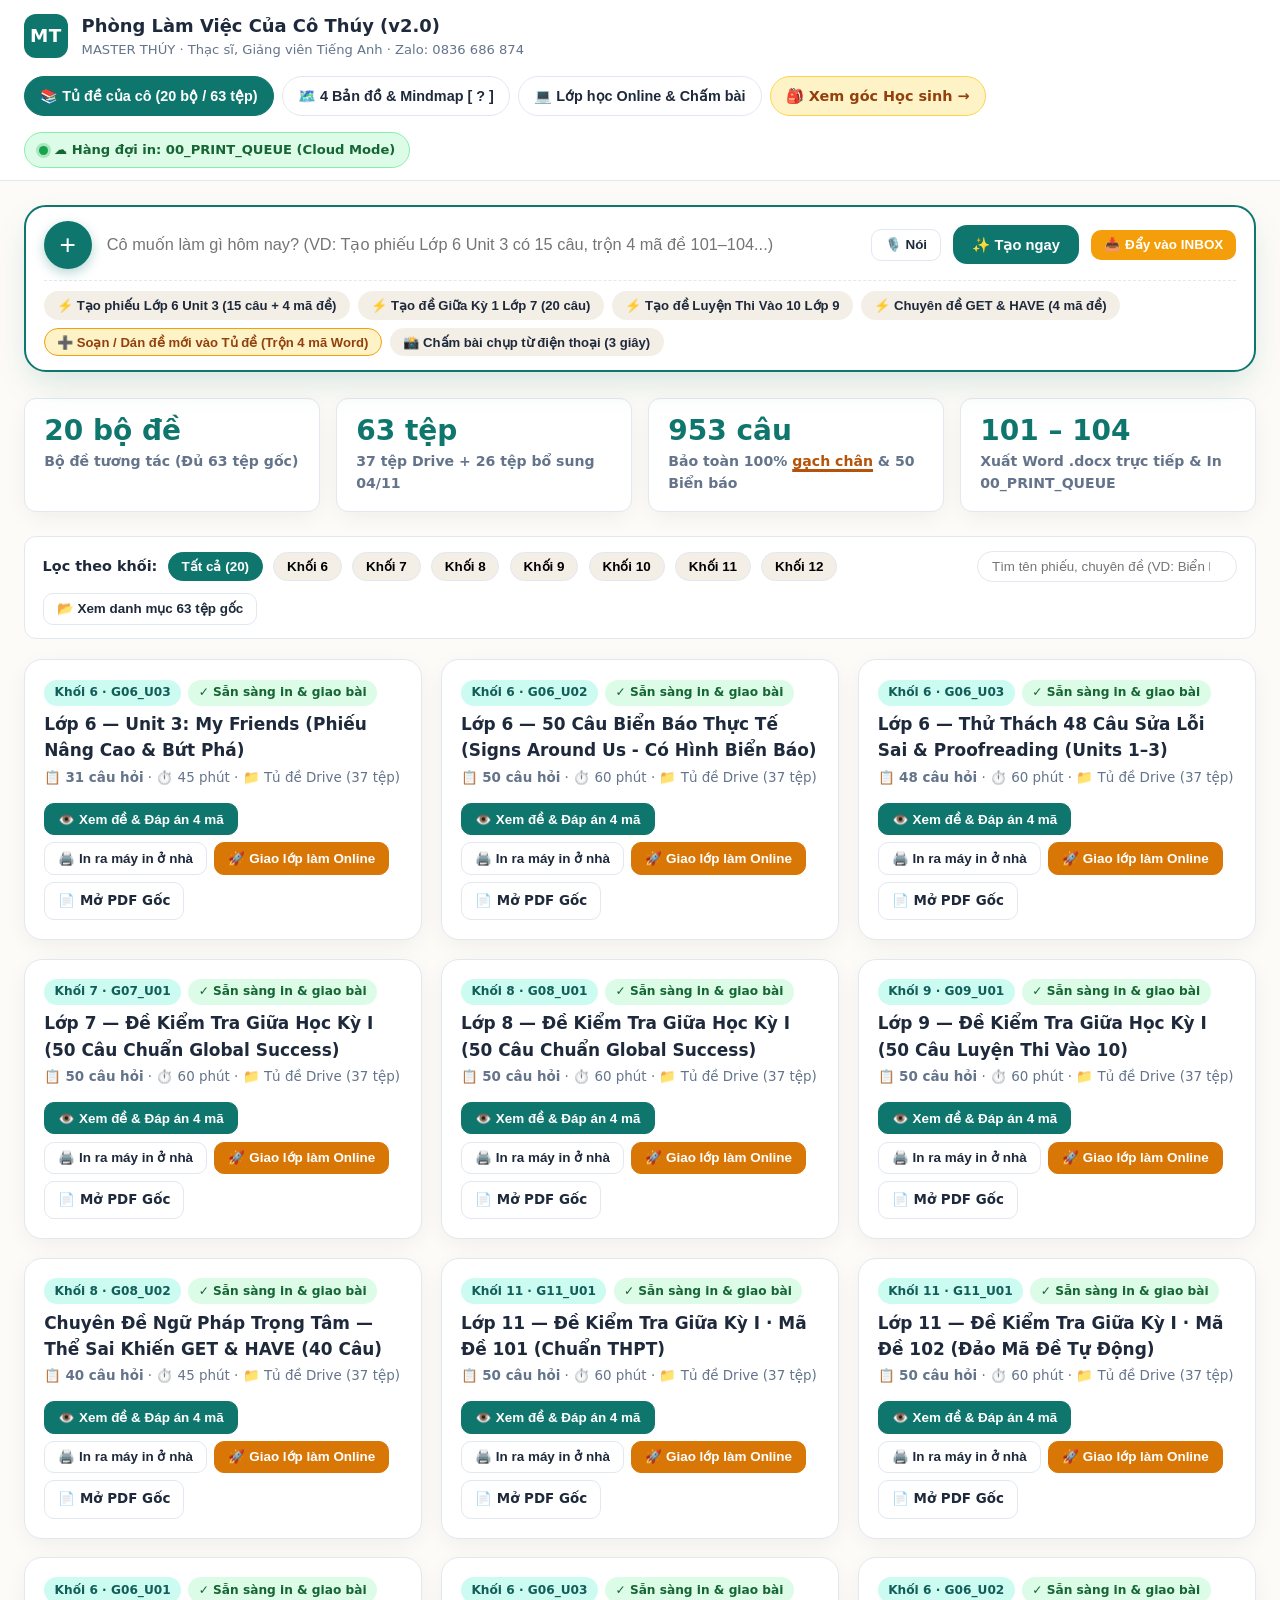
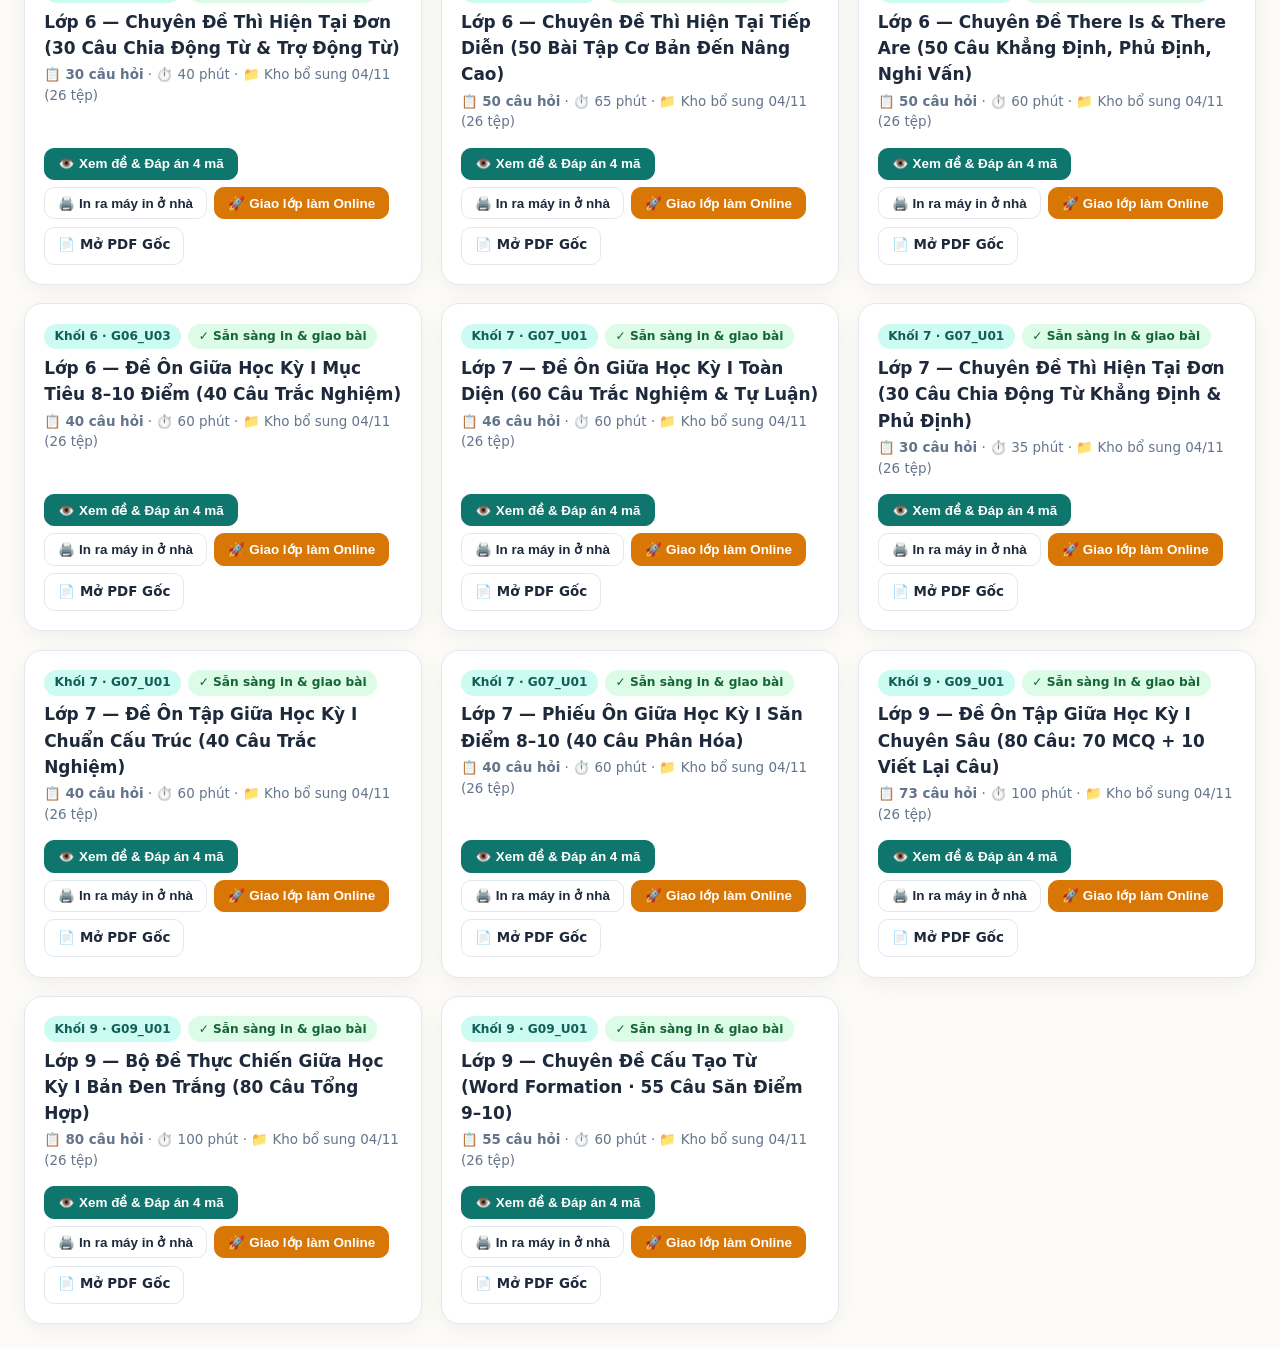
==== commit a5880b14: "feat(v2.1): sync Studio v2.1 upgrade (Custom Exam Builder & Cloud Engine) and add GitHub Pages workf" ====
--- a/public/teacher/index.html
+++ b/public/teacher/index.html
@@ -45,7 +45,8 @@
           onkeydown="if(event.key==='Enter') runComposerCommand()"
         />
         <button class="btn" onclick="startVoiceInput()" title="Nói yêu cầu bằng giọng nói">🎙️ Nói</button>
-        <button class="plus-send-btn" onclick="runComposerCommand()">✨ Thực hiện ngay</button>
+        <button class="plus-send-btn" onclick="runComposerCommand()">✨ Tạo ngay</button>
+        <button class="btn" style="background:#f59e0b; color:#fff; border:none; font-weight:700;" onclick="sendPromptToInbox()" title="Đẩy yêu cầu soạn đề mới vào thư mục 00_LENH_DIEU_KHIEN_INBOX">📥 Đẩy vào INBOX</button>
       </div>
 
       <!-- QUICK SUGGESTION CHIPS -->
@@ -54,6 +55,7 @@
         <button class="quick-chip" onclick="quickGenerateWorksheet(7, 'G07_U01', 20, 'Đề Ôn Giữa Kỳ 1 Lớp 7 (Chuẩn Global Success)')">⚡ Tạo đề Giữa Kỳ 1 Lớp 7 (20 câu)</button>
         <button class="quick-chip" onclick="quickGenerateWorksheet(9, 'G09_U01', 25, 'Đề Luyện Thi Vào 10 Lớp 9 (Săn điểm 9-10)')">⚡ Tạo đề Luyện Thi Vào 10 Lớp 9</button>
         <button class="quick-chip" onclick="quickGenerateWorksheet(8, 'G08_U02', 15, 'Chuyên đề Thể Sai Khiến GET & HAVE')">⚡ Chuyên đề GET & HAVE (4 mã đề)</button>
+        <button class="quick-chip" style="background:#fef3c7; border-color:#f59e0b; color:#92400e; font-weight:700;" onclick="openWebHarvestModal()">➕ Soạn / Dán đề mới vào Tủ đề (Trộn 4 mã Word)</button>
         <button class="quick-chip" onclick="openCameraGradingDemo()">📸 Chấm bài chụp từ điện thoại (3 giây)</button>
       </div>
 
@@ -373,7 +375,14 @@
           fetch('../shards/qa-verification-report.json').then(r => r.json()).catch(() => null)
         ]);
 
-        CATALOG = catRes.curated_sets || catRes.worksheets || [];
+        const baseCat = catRes.curated_sets || catRes.worksheets || [];
+        const customCat = window.MT_HYBRID.getCustomWorksheetsFromLocalCatalog ? window.MT_HYBRID.getCustomWorksheetsFromLocalCatalog() : [];
+        customCat.forEach(cw => {
+          if (cw.questions && cw.questions.length) {
+            cachedShardQuestions[cw.worksheet_id] = cw.questions;
+          }
+        });
+        CATALOG = [...customCat, ...baseCat];
         INVENTORY_63 = catRes.raw_63_files || catRes.drive_inventory_63 || [];
         MAP1 = Array.isArray(m1Res) ? m1Res : (m1Res.units || []);
         MAP2 = Array.isArray(m2Res) ? m2Res : (m2Res.traps || []);
@@ -496,11 +505,14 @@
       document.getElementById('studioModalBackdrop').classList.add('open');
 
       try {
-        const shardUrl = toRelativeShardUrl(ws.shard_json_path);
-        const shardRes = await fetch(shardUrl);
-        const shard = await shardRes.json();
-        const questions = shard.questions || [];
-        cachedShardQuestions[ws.worksheet_id] = questions;
+        let questions = cachedShardQuestions[ws.worksheet_id] || ws.questions || null;
+        if (!questions) {
+          const shardUrl = toRelativeShardUrl(ws.shard_json_path);
+          const shardRes = await fetch(shardUrl);
+          const shard = await shardRes.json();
+          questions = shard.questions || [];
+          cachedShardQuestions[ws.worksheet_id] = questions;
+        }
 
         const mixed = window.MT_HYBRID.mix4ExamCodesClientSide(questions, 2026);
         const letters = ['A', 'B', 'C', 'D'];
@@ -680,24 +692,122 @@
       document.getElementById('hiddenCameraInput').click();
     }
 
-    function handleFileUploaded(inputEl) {
+    async function handleFileUploaded(inputEl) {
       if (!inputEl.files || !inputEl.files[0]) return;
       const f = inputEl.files[0];
       document.getElementById('plusMenuPopover').classList.remove('open');
-      quickGenerateWorksheet(6, 'G06_CAMERA', 15, `Phiếu bóc tách từ ảnh chụp: ${f.name}`);
-    }
-
-    function openWebHarvestModal() {
+      if (f.name.endsWith('.txt') || f.name.endsWith('.md')) {
+        const txt = await f.text();
+        openWebHarvestModal(f.name.replace(/\.[^.]+$/, ''), txt);
+        return;
+      }
+      // For .docx / .pdf / images: open Inbox helper modal so teacher can drop it directly into 00_LENH_DIEU_KHIEN_INBOX or paste text
+      openWebHarvestModal(`Đề mới từ tệp: ${f.name}`, '');
+    }
+
+    function openWebHarvestModal(prefillTitle, prefillText) {
       document.getElementById('plusMenuPopover').classList.remove('open');
-      document.getElementById('studioModalTitle').textContent = '🌐 Lấy Đề Trên Mạng & Chuẩn Hóa Sang Khung Master Thúy';
+      document.getElementById('studioModalTitle').textContent = '➕ Soạn Đề Mới / Dán Câu Hỏi Mới & Đẩy Yêu Cầu INBOX';
+      const defaultSample = prefillText || `1. Look! The students ______ English with Master Thuy right now.\nA. learn   *B. are learning   C. learns   D. learned\nGiải thích: Có dấu hiệu Look! và right now nên chia thì Hiện tại tiếp diễn.\n\n2. She suggested ______ to the library after school.\nA. go   B. to go   *C. going   D. went\nGiải thích: Cấu trúc suggest + V-ing.`;
       document.getElementById('studioModalBody').innerHTML = `
-        <p style="margin-top:0;">Dán đường link hoặc nội dung câu hỏi tiếng Anh lấy từ trên mạng vào ô dưới đây. Hệ thống sẽ tự động xóa quảng cáo/watermark lạ, kiểm tra độ chuẩn xác và đóng gói lại theo đúng khung <strong>MASTER THÚY (Zalo 0836 686 874)</strong>:</p>
-        <textarea id="webHarvestTextarea" rows="6" style="width:100%; padding:0.75rem; border-radius:12px; border:1px solid var(--border); font-family:inherit;" placeholder="1. My best friend ______ very active and friendly. A. am  B. is  C. are  D. be"></textarea>
-        <div style="margin-top:1rem; display:flex; gap:0.6rem; justify-content:flex-end;">
-          <button class="btn btn-primary" onclick="closeStudioModal(); quickGenerateWorksheet(6, 'G06_WEB', 15, 'Phiếu Chuẩn Hóa Từ Nguồn Tuyển Chọn Trên Mạng');">✨ Chuẩn hóa & Đưa vào Tủ đề của cô</button>
+        <div style="display:grid; gap:0.75rem;">
+          <div style="display:grid; grid-template-columns: 2fr 1fr; gap:0.65rem;">
+            <label style="font-weight:700; font-size:0.88rem;">
+              Tên bộ đề mới của cô:
+              <input id="customWsTitleInput" type="text" value="${prefillTitle || 'Đề Luyện Tập Chuyên Đề Mới — Cô Thúy'}" style="width:100%; margin-top:0.25rem; padding:0.55rem; border-radius:10px; border:1px solid var(--border); font-weight:600;" />
+            </label>
+            <label style="font-weight:700; font-size:0.88rem;">
+              Khối lớp:
+              <select id="customWsGradeSelect" style="width:100%; margin-top:0.25rem; padding:0.55rem; border-radius:10px; border:1px solid var(--border); font-weight:600;">
+                <option value="6">Khối 6</option>
+                <option value="7">Khối 7</option>
+                <option value="8">Khối 8</option>
+                <option value="9" selected>Khối 9</option>
+                <option value="10">Khối 10</option>
+                <option value="11">Khối 11</option>
+                <option value="12">Khối 12</option>
+              </select>
+            </label>
+          </div>
+          <label style="font-weight:700; font-size:0.88rem;">
+            Dán danh sách câu hỏi mới vào đây (Đánh dấu * trước đáp án đúng như *B. hoặc dòng Đáp án: B, hỗ trợ thẻ &lt;u&gt;gạch chân&lt;/u&gt;):
+            <textarea id="webHarvestTextarea" rows="8" style="width:100%; margin-top:0.3rem; padding:0.75rem; border-radius:12px; border:1px solid var(--border); font-family:inherit; font-size:0.9rem;">${defaultSample}</textarea>
+          </label>
+          <div style="display:flex; gap:0.6rem; flex-wrap:wrap; justify-content:space-between; align-items:center; margin-top:0.4rem;">
+            <a href="https://drive.google.com/drive/folders/151fBqzjfNFzlN0YnrwvEfjyt6gxeXDAQ" target="_blank" class="btn" style="background:#fef3c7; color:#92400e; border:1px solid #f59e0b; font-weight:700;">
+              📥 Mở thư mục 00_LENH_DIEU_KHIEN_INBOX trên Drive
+            </a>
+            <div style="display:flex; gap:0.55rem; flex-wrap:wrap;">
+              <button class="btn" onclick="sendCustomModalToInbox()">📨 Xuất vé yêu cầu INBOX</button>
+              <button class="btn btn-primary" onclick="createCustomWorksheetFromModal()">✨ Bóc tách ngay & Xuất Word 4 Mã Đề (.docx)</button>
+            </div>
+          </div>
         </div>
       `;
       document.getElementById('studioModalBackdrop').classList.add('open');
+    }
+
+    function createCustomWorksheetFromModal() {
+      const title = (document.getElementById('customWsTitleInput').value || 'Đề Mới Cô Thúy').trim();
+      const grade = parseInt(document.getElementById('customWsGradeSelect').value || '9', 10);
+      const rawText = (document.getElementById('webHarvestTextarea').value || '').trim();
+      const parsedQuestions = window.MT_HYBRID.parseRawQuestionsText(rawText, grade);
+      if (!parsedQuestions || !parsedQuestions.length) {
+        alert('Cô vui lòng dán ít nhất 1 câu hỏi (bắt đầu bằng Câu 1. hoặc 1. kèm đáp án A. B. C. D.)!');
+        return;
+      }
+      const wsId = 'WS_CUSTOM_G0' + grade + '_' + Date.now().toString().slice(-5);
+      const savedEntry = window.MT_HYBRID.saveCustomWorksheetToLocalCatalog({
+        worksheet_id: wsId,
+        title: title,
+        grade: grade,
+        unit_scope: 'Đề mới Cô Thúy'
+      }, parsedQuestions);
+
+      cachedShardQuestions[wsId] = parsedQuestions;
+      CATALOG.unshift(savedEntry);
+      document.getElementById('statActivePacks').textContent = CATALOG.length + ' bộ đề';
+      renderLibraryCards();
+      closeStudioModal();
+      quickGenerateWorksheet(grade, 'CUSTOM', parsedQuestions.length, title, wsId);
+    }
+
+    function sendPromptToInbox() {
+      const text = (document.getElementById('composerInput').value || '').trim();
+      if (!text) {
+        openWebHarvestModal('Yêu cầu soạn đề mới gửi INBOX', '');
+        return;
+      }
+      const gradeMatch = text.match(/lớp\s*(\d+)/i) || text.match(/khối\s*(\d+)/i);
+      const grade = gradeMatch ? parseInt(gradeMatch[1], 10) : 9;
+      const ticket = window.MT_HYBRID.createInboxRequestTicket(text, grade);
+      const banner = document.getElementById('composerResultBanner');
+      banner.style.display = 'block';
+      banner.innerHTML = `
+        <div style="display:flex; justify-content:space-between; align-items:center; flex-wrap:wrap; gap:1rem;">
+          <div>
+            <span class="badge" style="background:#fef3c7; color:#92400e;">📥 ĐÃ ĐÓNG GÓI YÊU CẦU CHO 00_LENH_DIEU_KHIEN_INBOX</span>
+            <h3 style="margin:0.35rem 0 0.2rem;">Yêu cầu: "${text}"</h3>
+            <p style="margin:0; font-size:0.86rem; color:#065f46;">
+              Cô bấm <strong>1. Tải phiếu lệnh (.json)</strong> rồi bấm <strong>2. Mở thư mục INBOX trên Drive</strong> để thả phiếu hoặc file Word/ảnh đề gốc vào. Khi xử lý xong, kết quả sẽ nằm trong <strong>00_BAO_CAO_KET_QUA_OUTBOX</strong>!
+            </p>
+          </div>
+          <div style="display:flex; gap:0.55rem; flex-wrap:wrap;">
+            <a href="${ticket.download_url}" download="${ticket.filename}" class="btn btn-primary">1️⃣ Tải Phiếu Lệnh (${ticket.filename})</a>
+            <a href="${window.MT_HYBRID.INBOX_DRIVE_URL}" target="_blank" class="btn btn-accent">2️⃣ Mở 00_LENH_DIEU_KHIEN_INBOX →</a>
+            <a href="${window.MT_HYBRID.OUTBOX_DRIVE_URL}" target="_blank" class="btn">📤 Mở OUTBOX Nhận Đề</a>
+          </div>
+        </div>
+      `;
+      banner.scrollIntoView({ behavior: 'smooth' });
+    }
+
+    function sendCustomModalToInbox() {
+      const title = (document.getElementById('customWsTitleInput').value || 'Yêu cầu soạn đề mới').trim();
+      const rawText = (document.getElementById('webHarvestTextarea').value || '').trim();
+      document.getElementById('composerInput').value = `${title}: ${rawText.slice(0, 200)}`;
+      closeStudioModal();
+      sendPromptToInbox();
     }
 
     // =========================================================================
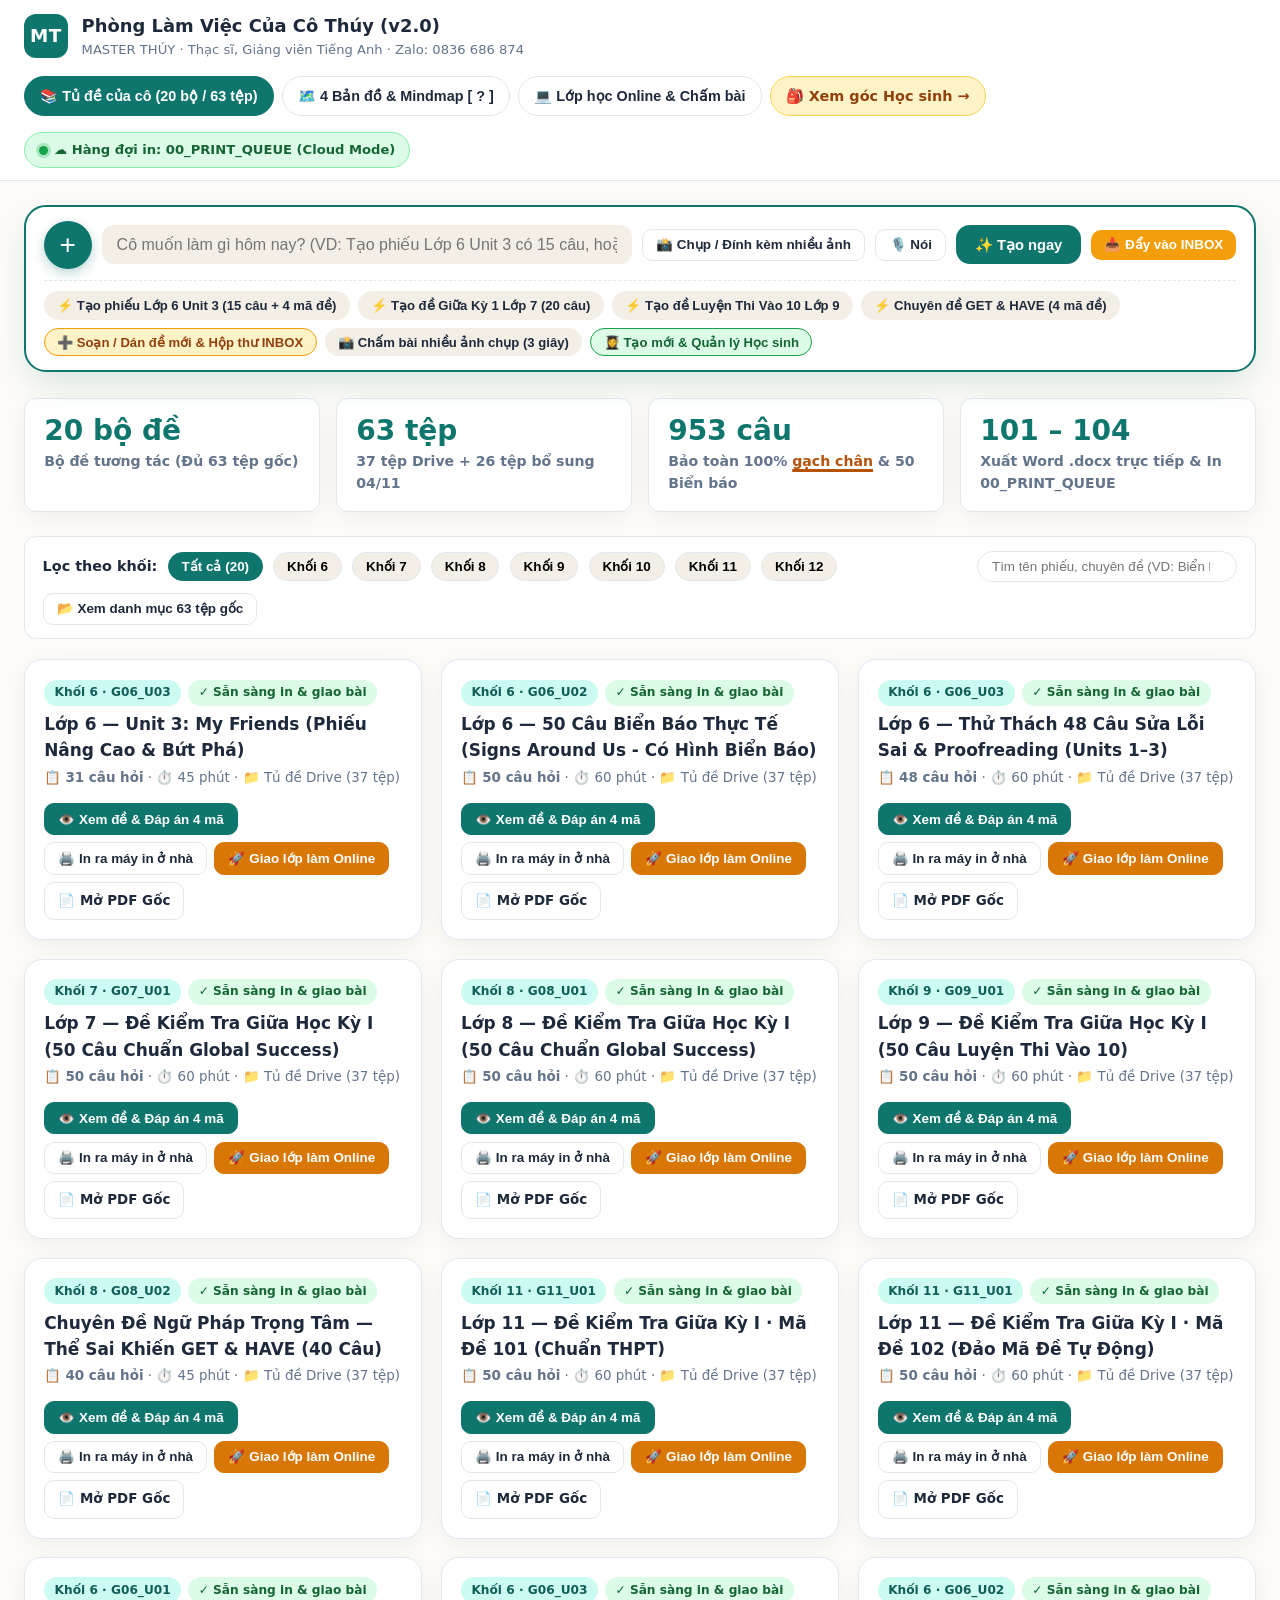
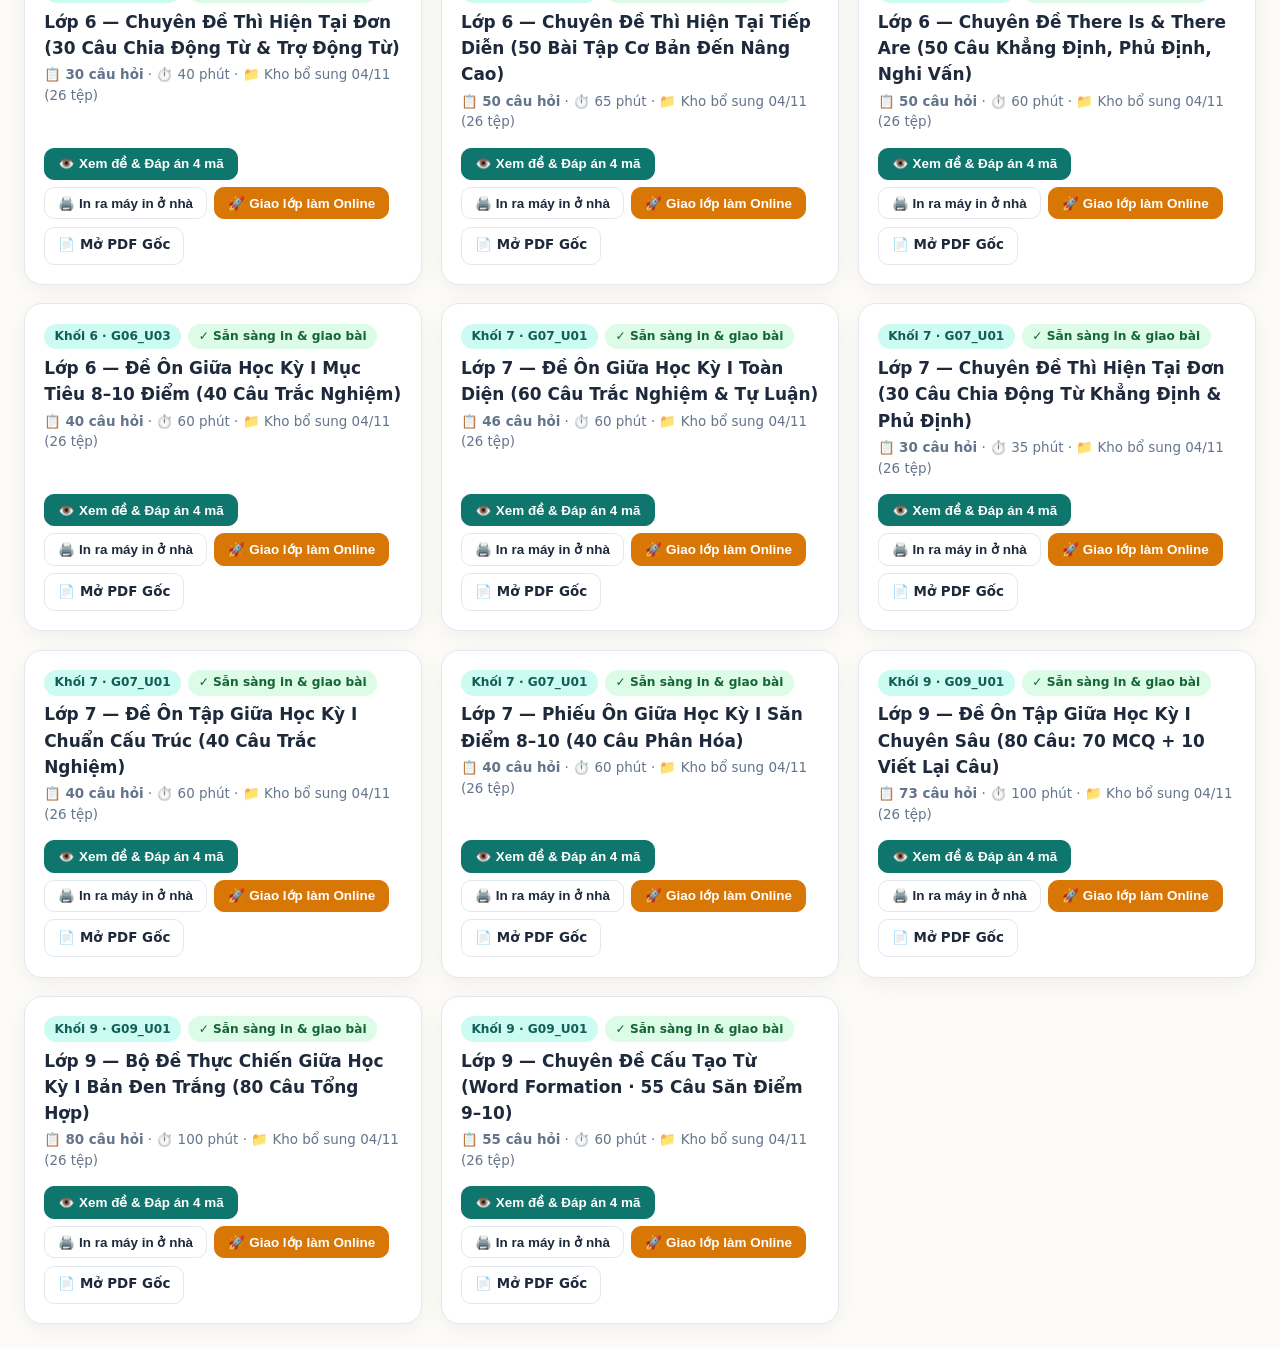
==== commit dab73fe4: "chore(release): sync Master Thuy English Studio v2.2 (WebApp UI, Multi-photo, Inbox & Student Auth)" ====
--- a/public/teacher/index.html
+++ b/public/teacher/index.html
@@ -36,18 +36,22 @@
     <!-- UNIVERSAL '+' ACTION BAR (GPT / GOOGLE STYLE - ZERO JARGON) -->
     <section class="plus-composer-shell">
       <div class="plus-composer-row">
-        <button class="plus-action-btn" id="plusToggleBtn" onclick="togglePlusMenu()" title="Bấm dấu + để chụp ảnh, nói giọng nói, lấy đề trên mạng hoặc rút đề mới">+</button>
+        <button class="plus-action-btn" id="plusToggleBtn" onclick="togglePlusMenu()" title="Bấm dấu + để chụp nhiều ảnh, nói giọng nói, lấy đề trên mạng hoặc quản lý học sinh">+</button>
         <input
           type="text"
           id="composerInput"
           class="plus-composer-input"
-          placeholder="Cô muốn làm gì hôm nay? (VD: Tạo phiếu Lớp 6 Unit 3 có 15 câu, trộn 4 mã đề 101–104...)"
+          placeholder="Cô muốn làm gì hôm nay? (VD: Tạo phiếu Lớp 6 Unit 3 có 15 câu, hoặc đính kèm nhiều ảnh đề mẫu...)"
           onkeydown="if(event.key==='Enter') runComposerCommand()"
         />
+        <button class="btn" onclick="triggerPhotoToWorksheet()" title="Chụp hoặc chọn nhiều trang ảnh đề mẫu / tài liệu">📸 Chụp / Đính kèm nhiều ảnh</button>
         <button class="btn" onclick="startVoiceInput()" title="Nói yêu cầu bằng giọng nói">🎙️ Nói</button>
         <button class="plus-send-btn" onclick="runComposerCommand()">✨ Tạo ngay</button>
-        <button class="btn" style="background:#f59e0b; color:#fff; border:none; font-weight:700;" onclick="sendPromptToInbox()" title="Đẩy yêu cầu soạn đề mới vào thư mục 00_LENH_DIEU_KHIEN_INBOX">📥 Đẩy vào INBOX</button>
+        <button class="btn" style="background:#f59e0b; color:#fff; border:none; font-weight:700;" onclick="sendPromptToInbox()" title="Đẩy yêu cầu & toàn bộ ảnh đính kèm vào 00_LENH_DIEU_KHIEN_INBOX">📥 Đẩy vào INBOX</button>
       </div>
+
+      <!-- MULTI-PHOTO & DOCUMENT ATTACHMENT TRAY (FIXED) -->
+      <div id="composerAttachmentTray" class="composer-attachment-tray"></div>
 
       <!-- QUICK SUGGESTION CHIPS -->
       <div class="plus-quick-chips">
@@ -55,34 +59,35 @@
         <button class="quick-chip" onclick="quickGenerateWorksheet(7, 'G07_U01', 20, 'Đề Ôn Giữa Kỳ 1 Lớp 7 (Chuẩn Global Success)')">⚡ Tạo đề Giữa Kỳ 1 Lớp 7 (20 câu)</button>
         <button class="quick-chip" onclick="quickGenerateWorksheet(9, 'G09_U01', 25, 'Đề Luyện Thi Vào 10 Lớp 9 (Săn điểm 9-10)')">⚡ Tạo đề Luyện Thi Vào 10 Lớp 9</button>
         <button class="quick-chip" onclick="quickGenerateWorksheet(8, 'G08_U02', 15, 'Chuyên đề Thể Sai Khiến GET & HAVE')">⚡ Chuyên đề GET & HAVE (4 mã đề)</button>
-        <button class="quick-chip" style="background:#fef3c7; border-color:#f59e0b; color:#92400e; font-weight:700;" onclick="openWebHarvestModal()">➕ Soạn / Dán đề mới vào Tủ đề (Trộn 4 mã Word)</button>
-        <button class="quick-chip" onclick="openCameraGradingDemo()">📸 Chấm bài chụp từ điện thoại (3 giây)</button>
+        <button class="quick-chip" style="background:#fef3c7; border-color:#f59e0b; color:#92400e; font-weight:700;" onclick="openWebHarvestModal()">➕ Soạn / Dán đề mới & Hộp thư INBOX</button>
+        <button class="quick-chip" onclick="openCameraGradingDemo()">📸 Chấm bài nhiều ảnh chụp (3 giây)</button>
+        <button class="quick-chip" style="background:#dcfce7; border-color:#16a34a; color:#166534; font-weight:700;" onclick="openStudentRosterModal()">👩‍🎓 Tạo mới & Quản lý Học sinh</button>
       </div>
 
       <!-- POPOVER MENU WHEN CLICKING '+' -->
       <div class="plus-menu-popover" id="plusMenuPopover">
         <div class="plus-menu-card" onclick="triggerPhotoToWorksheet()">
-          <strong>📸 Chụp ảnh tờ nháp / trang sách</strong>
-          <span>Biến ảnh chụp điện thoại thành phiếu Word chuẩn Master Thúy + bài tập Online.</span>
+          <strong>📸 Chụp nhiều ảnh tờ nháp / trang sách</strong>
+          <span>Hỗ trợ chọn hoặc chụp nối tiếp nhiều trang ảnh để tạo phiếu Word + bài tập Online.</span>
         </div>
         <div class="plus-menu-card" onclick="openCameraGradingDemo()">
-          <strong>✅ Chụp bài học sinh chấm 3 giây</strong>
-          <span>Tự động đọc đáp án viết tay, chấm điểm, giải thích lỗi sai và chờ cô duyệt.</span>
+          <strong>✅ Chụp nhiều tờ bài làm học sinh chấm 3 giây</strong>
+          <span>Tải 1 hoặc nhiều trang ảnh bài làm viết tay của học sinh, chấm điểm & chờ cô duyệt.</span>
         </div>
         <div class="plus-menu-card" onclick="startVoiceInput()">
           <strong>🎙️ Đọc yêu cầu bằng giọng nói</strong>
           <span>Cô chỉ cần nói: "Làm cho chị phiếu lớp 6 thì hiện tại tiếp diễn 20 câu".</span>
         </div>
         <div class="plus-menu-card" onclick="openWebHarvestModal()">
-          <strong>🌐 Lấy đề trên mạng về Tủ đề</strong>
-          <span>Dán link hoặc văn bản đề trên mạng, tự động dọn rác & gắn khung Master Thúy.</span>
-        </div>
-        <div class="plus-menu-card" onclick="quickGenerateWorksheet(6, 'G06_U03', 15, 'Phiếu Rút Tự Động Không Trùng Lặp')">
-          <strong>🎲 Rút đề mới + Trộn 4 mã 101–104</strong>
-          <span>Xuất ngay file Word (.docx) cả trên máy tính lẫn trên đám mây (0 đồng máy chủ).</span>
+          <strong>🌐 Soạn đề mới & Hộp thư INBOX</strong>
+          <span>Dán văn bản đề hoặc kiểm tra các phiếu yêu cầu đã đẩy vào 00_LENH_DIEU_KHIEN_INBOX.</span>
+        </div>
+        <div class="plus-menu-card" onclick="openStudentRosterModal()">
+          <strong>👩‍🎓 Tạo mới & Quản lý danh sách Học sinh</strong>
+          <span>Thêm học sinh mới, cấp Mã HS + PIN đăng nhập cho các lớp 6–12.</span>
         </div>
       </div>
-      <input type="file" id="hiddenCameraInput" accept="image/*,.pdf,.docx" style="display:none" onchange="handleFileUploaded(this)" />
+      <input type="file" id="hiddenCameraInput" accept="image/*,.pdf,.docx,.txt,.md" multiple style="display:none" onchange="handleFileUploaded(this)" />
     </section>
 
     <!-- NOTIFICATION BANNER FOR NEWLY GENERATED WORKSHEET -->
@@ -261,25 +266,38 @@
         </div>
       </div>
 
-      <div style="display:grid; grid-template-columns: repeat(auto-fit, minmax(380px, 1fr)); gap:1.25rem;">
-        <!-- LEFT: CAMERA PHOTO GRADING WORKBENCH -->
+      <div style="display:grid; grid-template-columns: repeat(auto-fit, minmax(360px, 1fr)); gap:1.25rem;">
+        <!-- LEFT: CAMERA MULTI-PHOTO GRADING WORKBENCH -->
         <div class="ws-card">
           <div>
             <div class="ws-badges">
-              <span class="badge badge-grade">📸 Chấm bài bằng Camera</span>
+              <span class="badge badge-grade">📸 Chấm nhiều trang ảnh Camera</span>
               <span class="badge badge-preview">Cô duyệt trước khi lưu</span>
             </div>
-            <h3 class="ws-title">Trạm Chấm Phiếu Giấy Chụp Từ Điện Thoại</h3>
+            <h3 class="ws-title">Trạm Chấm Phiếu Giấy (Hỗ Trợ Chụp Nhiều Trang Ảnh)</h3>
             <p class="ws-meta">
-              Khi học sinh nộp bài làm trên giấy, cô bấm nút chụp ảnh. Hệ thống tự động đối chiếu với bảng đáp án Mã đề 101–104 và khoanh sẵn các câu sai để cô xác nhận.
+              Khi học sinh nộp bài làm gồm 1 hoặc nhiều tờ giấy A4, cô bấm nút dưới đây để chụp/tải nhiều ảnh liên tiếp. Hệ thống đối chiếu với bảng đáp án Mã đề 101–104 và khoanh sẵn câu sai để cô duyệt.
             </p>
 
+            <div style="margin:0.85rem 0; display:flex; gap:0.55rem; flex-wrap:wrap; align-items:center;">
+              <input type="file" id="gradingMultiPhotoInput" accept="image/*" multiple style="display:none" onchange="handleGradingPhotosSelected(this)" />
+              <button class="btn btn-primary" onclick="document.getElementById('gradingMultiPhotoInput').click()">
+                📸 Chụp / Chọn nhiều ảnh bài làm HS
+              </button>
+              <button class="btn" onclick="clearGradingPhotos()" id="clearGradingPhotosBtn" style="display:none; color:var(--danger);">
+                🗑️ Xóa ảnh chấm
+              </button>
+              <span id="gradingPhotoCounterBadge" class="badge badge-grade">Đang hiển thị bài mẫu</span>
+            </div>
+
+            <div id="gradingPhotosPreviewTray" style="display:none; flex-wrap:wrap; gap:0.55rem; margin-bottom:0.85rem; padding:0.65rem; background:#f8fafc; border:1.5px dashed var(--primary); border-radius:12px;"></div>
+
             <div style="background:var(--bg-subtle); border-radius:14px; padding:1rem; margin:0.9rem 0;">
-              <div style="display:flex; justify-content:space-between; align-items:center; margin-bottom:0.5rem;">
-                <strong>📄 Bài chụp mẫu từ Checkpoint Cô Thúy (20 câu):</strong>
-                <span class="badge badge-ready">Điểm tự động: 8.5 / 10 (17/20 câu)</span>
+              <div style="display:flex; justify-content:space-between; align-items:center; flex-wrap:wrap; gap:0.5rem; margin-bottom:0.5rem;">
+                <strong id="gradingSheetTitleLabel">📄 Bài chụp mẫu từ Checkpoint Cô Thúy (20 câu):</strong>
+                <span class="badge badge-ready" id="gradingAutoScoreBadge">Điểm tự động: 8.5 / 10 (17/20 câu)</span>
               </div>
-              <div style="font-size:0.85rem; color:var(--text-main);">
+              <div style="font-size:0.85rem; color:var(--text-main);" id="gradingAnalysisDetailBox">
                 • <strong>Các câu đúng (17 câu):</strong> Câu 1, 2, 3, 4, 5, 6, 8, 9, 10, 11, 12, 13, 15, 16, 17, 19, 20.<br/>
                 • <strong style="color:var(--danger);">3 câu sai cần lưu ý:</strong><br/>
                 &nbsp;&nbsp;– <strong>Câu 7 (Chọn B → Đáp án đúng C):</strong> Bẫy chia động từ theo chủ ngữ ngôi thứ 3 số ít (<code>TRAP_SV_AGREE</code>).<br/>
@@ -289,31 +307,32 @@
             </div>
 
             <div style="display:flex; gap:0.6rem; align-items:center; flex-wrap:wrap;">
-              <select id="cameraStudentAssignSelect" style="padding:0.5rem; border-radius:10px; border:1px solid var(--border); font-weight:600;">
-                <option value="MT601|Nguyễn Minh Anh|CLS_G06A">Gắn vào hồ sơ: Nguyễn Minh Anh (Lớp 6A - MT601)</option>
-                <option value="MT701|Trần Hoàng Nam|CLS_G07B">Gắn vào hồ sơ: Trần Hoàng Nam (Lớp 7B - MT701)</option>
-                <option value="MT901|Lê Bảo Ngọc|CLS_G09A">Gắn vào hồ sơ: Lê Bảo Ngọc (Lớp 9A - MT901)</option>
-              </select>
+              <select id="cameraStudentAssignSelect" style="flex:1; min-width:210px; padding:0.5rem; border-radius:10px; border:1px solid var(--border); font-weight:600;"></select>
+              <button class="btn" onclick="openStudentRosterModal()" title="Thêm học sinh mới vào danh sách">➕ Tạo HS mới</button>
               <button class="btn btn-primary" onclick="approveCameraGrading()">✅ Cô Thúy xác nhận & Lưu vào sổ điểm</button>
             </div>
           </div>
         </div>
 
-        <!-- RIGHT: LIVE STUDENT SUBMISSIONS & CLASS ROSTER -->
+        <!-- RIGHT: LIVE STUDENT SUBMISSIONS & STUDENT ACCOUNT CREATOR -->
         <div class="ws-card">
           <div>
-            <div class="ws-badges">
-              <span class="badge badge-ready">🟢 Trực tiếp từ Góc Học Sinh</span>
-            </div>
-            <h3 class="ws-title">Bảng Theo Dõi Học Sinh Làm Bài Online</h3>
+            <div class="ws-badges" style="justify-content:space-between;">
+              <span class="badge badge-ready">🟢 Quản lý Học sinh & Sổ điểm Online</span>
+              <button class="btn" style="padding:0.25rem 0.65rem; font-size:0.78rem; background:#fef3c7; border-color:#f59e0b; color:#92400e; font-weight:700;" onclick="openStudentRosterModal()">
+                👩‍🎓 + Tạo tài khoản Học sinh mới
+              </button>
+            </div>
+            <h3 class="ws-title">Bảng Theo Dõi Học Sinh & Cấp Mã Đăng Nhập</h3>
             <p class="ws-meta">
-              Học sinh đăng nhập tại <a href="../student/index.html" target="_blank"><strong>Góc Học Sinh (../student)</strong></a> bằng Mã học sinh + PIN <code>1234</code>. Khi học sinh nộp bài, điểm và các bẫy hay sai sẽ hiện ngay bên dưới:
+              Học sinh đăng nhập tại <a href="../student/index.html" target="_blank"><strong>Góc Học Sinh (../student)</strong></a> bằng Mã HS + PIN (hoặc tự tạo tài khoản mới). Danh sách điểm và các bẫy hay sai cập nhật trực tiếp bên dưới:
             </p>
             <div id="liveSubmissionsTableWrap" style="margin-top:0.85rem; overflow-x:auto;"></div>
           </div>
           <div class="btn-row">
             <button class="btn btn-primary" onclick="refreshLiveSubmissions()">🔄 Làm mới bảng điểm</button>
-            <a href="../student/index.html?demo=MT601" target="_blank" class="btn btn-accent">🎒 Mở thử màn hình Học sinh làm bài</a>
+            <button class="btn" onclick="openStudentRosterModal()">📋 Danh sách Mã HS & PIN</button>
+            <a href="../student/index.html?demo=MT601" target="_blank" class="btn btn-accent">🎒 Mở Góc Học sinh</a>
           </div>
         </div>
       </div>
@@ -401,6 +420,7 @@
         renderMap1View();
         renderMap2View();
         renderMap4View();
+        await refreshTeacherStudentDropdown();
         refreshLiveSubmissions();
 
         if (window.location.hash === '#tab-maps') {
@@ -442,7 +462,7 @@
       });
 
       grid.innerHTML = filtered.map(ws => {
-        const pdfLink = ws.local_student_pdf || ws.student_pdf_url || null;
+        const pdfLink = window.MT_HYBRID.resolveAssetUrl(ws.local_student_pdf || ws.student_pdf_url);
         return `
           <div class="ws-card">
             <div>
@@ -573,8 +593,8 @@
             <button class="btn btn-accent" onclick="openRemotePrintModal('${ws.worksheet_id}', '${ws.title.replace(/'/g, "\\'")}')">
               🖨️ Bấm in ngay ra máy in ở nhà (00_PRINT_QUEUE)
             </button>
-            ${ws.local_student_pdf ? `<a href="${ws.local_student_pdf}" target="_blank" class="btn">📄 Xem PDF Bản Học Sinh Gốc</a>` : ''}
-            ${ws.local_teacher_pdf ? `<a href="${ws.local_teacher_pdf}" target="_blank" class="btn">🔑 Xem PDF Bản Đáp Án Gốc</a>` : ''}
+            ${ws.local_student_pdf ? `<a href="${window.MT_HYBRID.resolveAssetUrl(ws.local_student_pdf)}" target="_blank" class="btn">📄 Xem PDF Bản Học Sinh Gốc</a>` : ''}
+            ${ws.local_teacher_pdf ? `<a href="${window.MT_HYBRID.resolveAssetUrl(ws.local_teacher_pdf)}" target="_blank" class="btn">🔑 Xem PDF Bản Đáp Án Gốc</a>` : ''}
           </div>
 
           <!-- PAGE-1 QUICK ANSWER GRID -->
@@ -692,17 +712,75 @@
       document.getElementById('hiddenCameraInput').click();
     }
 
+    let attachedFilesQueue = [];
+
+    function renderAttachmentTray() {
+      const tray = document.getElementById('composerAttachmentTray');
+      if (!tray) return;
+      if (!attachedFilesQueue.length) {
+        tray.style.display = 'none';
+        tray.innerHTML = '';
+        return;
+      }
+      tray.style.display = 'flex';
+      const cardsHtml = attachedFilesQueue.map((item, idx) => {
+        const isImg = item.previewUrl && item.file.type.startsWith('image/');
+        return `
+          <div style="position:relative; display:flex; align-items:center; gap:0.5rem; background:var(--bg-subtle); border:1px solid var(--border); border-radius:12px; padding:0.35rem 0.65rem 0.35rem 0.35rem; max-width:210px;">
+            ${isImg
+              ? `<img src="${item.previewUrl}" style="width:44px; height:44px; object-fit:cover; border-radius:8px; border:1px solid #cbd5e1;" />`
+              : `<div style="width:44px; height:44px; border-radius:8px; background:#e0f2fe; color:#0369a1; display:flex; align-items:center; justify-content:center; font-weight:800; font-size:0.75rem;">📄 FILE</div>`
+            }
+            <div style="overflow:hidden; font-size:0.78rem; line-height:1.25;">
+              <div style="font-weight:700; white-space:nowrap; overflow:hidden; text-overflow:ellipsis; max-width:120px;">${item.file.name}</div>
+              <div style="color:var(--text-muted); font-size:0.72rem;">Trang ${idx + 1} · ${(item.file.size / 1024).toFixed(0)} KB</div>
+            </div>
+            <button onclick="removeAttachedFile(${idx})" title="Xóa ảnh này" style="position:absolute; top:-7px; right:-7px; width:22px; height:22px; border-radius:50%; border:none; background:#ef4444; color:#fff; font-weight:800; font-size:0.75rem; cursor:pointer; display:flex; align-items:center; justify-content:center; box-shadow:0 2px 4px rgba(0,0,0,0.18);">✕</button>
+          </div>
+        `;
+      }).join('');
+
+      tray.innerHTML = `
+        ${cardsHtml}
+        <button class="btn" onclick="triggerPhotoToWorksheet()" style="border-style:dashed; padding:0.45rem 0.75rem; font-size:0.82rem;">
+          ➕ Đính kèm thêm ảnh (${attachedFilesQueue.length} ảnh đã chọn)
+        </button>
+        <button class="btn" onclick="clearAttachedFiles()" style="font-size:0.78rem; color:var(--danger);">
+          🗑️ Xóa hết
+        </button>
+      `;
+    }
+
+    function removeAttachedFile(idx) {
+      attachedFilesQueue.splice(idx, 1);
+      renderAttachmentTray();
+    }
+
+    function clearAttachedFiles() {
+      attachedFilesQueue = [];
+      renderAttachmentTray();
+    }
+
     async function handleFileUploaded(inputEl) {
-      if (!inputEl.files || !inputEl.files[0]) return;
-      const f = inputEl.files[0];
+      if (!inputEl.files || !inputEl.files.length) return;
+      const newFiles = Array.from(inputEl.files);
       document.getElementById('plusMenuPopover').classList.remove('open');
-      if (f.name.endsWith('.txt') || f.name.endsWith('.md')) {
-        const txt = await f.text();
-        openWebHarvestModal(f.name.replace(/\.[^.]+$/, ''), txt);
-        return;
-      }
-      // For .docx / .pdf / images: open Inbox helper modal so teacher can drop it directly into 00_LENH_DIEU_KHIEN_INBOX or paste text
-      openWebHarvestModal(`Đề mới từ tệp: ${f.name}`, '');
+
+      for (const f of newFiles) {
+        const previewUrl = f.type.startsWith('image/') ? URL.createObjectURL(f) : null;
+        let textContent = null;
+        if (f.name.endsWith('.txt') || f.name.endsWith('.md')) {
+          try { textContent = await f.text(); } catch (e) {}
+        }
+        attachedFilesQueue.push({ file: f, previewUrl, textContent });
+      }
+      renderAttachmentTray();
+      const input = document.getElementById('composerInput');
+      if (!input.value.trim()) {
+        input.placeholder = `Đã đính kèm ${attachedFilesQueue.length} ảnh/tệp — Cô hãy nhập yêu cầu (VD: Tạo đề Lớp 8 từ ${attachedFilesQueue.length} trang ảnh này) rồi bấm Tạo ngay hoặc Đẩy vào INBOX...`;
+      }
+      input.focus();
+      inputEl.value = '';
     }
 
     function openWebHarvestModal(prefillTitle, prefillText) {
@@ -772,29 +850,61 @@
       quickGenerateWorksheet(grade, 'CUSTOM', parsedQuestions.length, title, wsId);
     }
 
-    function sendPromptToInbox() {
-      const text = (document.getElementById('composerInput').value || '').trim();
-      if (!text) {
+    function fileToDataUrl(fileObj) {
+      return new Promise((resolve) => {
+        const reader = new FileReader();
+        reader.onload = () => resolve(reader.result);
+        reader.onerror = () => resolve(null);
+        reader.readAsDataURL(fileObj);
+      });
+    }
+
+    async function sendPromptToInbox() {
+      let text = (document.getElementById('composerInput').value || '').trim();
+      if (!text && (!attachedFilesQueue || !attachedFilesQueue.length)) {
         openWebHarvestModal('Yêu cầu soạn đề mới gửi INBOX', '');
         return;
       }
+      if (!text && attachedFilesQueue.length) {
+        text = `Yêu cầu tạo phiếu từ ${attachedFilesQueue.length} ảnh/tệp đính kèm (${attachedFilesQueue.map(x => x.file.name).join(', ')})`;
+      }
       const gradeMatch = text.match(/lớp\s*(\d+)/i) || text.match(/khối\s*(\d+)/i);
-      const grade = gradeMatch ? parseInt(gradeMatch[1], 10) : 9;
-      const ticket = window.MT_HYBRID.createInboxRequestTicket(text, grade);
+      const grade = gradeMatch ? parseInt(gradeMatch[1], 10) : 6;
+
       const banner = document.getElementById('composerResultBanner');
       banner.style.display = 'block';
+      banner.innerHTML = `⏳ <strong>Đang đẩy yêu cầu và ${attachedFilesQueue.length} tệp/ảnh đính kèm vào 00_LENH_DIEU_KHIEN_INBOX...</strong>`;
+
+      const attachmentsPayload = [];
+      for (const item of attachedFilesQueue) {
+        const dataUrl = await fileToDataUrl(item.file);
+        attachmentsPayload.push({
+          name: item.file.name,
+          size: item.file.size,
+          type: item.file.type || 'application/octet-stream',
+          data_url: dataUrl
+        });
+      }
+
+      const ticket = await window.MT_HYBRID.submitInboxRequest(text, grade, attachmentsPayload);
+      const statusBadge = ticket.server_saved
+        ? `<span class="badge badge-ready">✅ ĐÃ KẾT NỐI & LƯU THẲNG VÀO 00_LENH_DIEU_KHIEN_INBOX (${ticket.attachment_count} ảnh/tệp)</span>`
+        : `<span class="badge" style="background:#fef3c7; color:#92400e;">📥 ĐÃ GHI NHẬN VÀO HÀNG ĐỢI INBOX (${ticket.attachment_count} ảnh/tệp)</span>`;
+
       banner.innerHTML = `
         <div style="display:flex; justify-content:space-between; align-items:center; flex-wrap:wrap; gap:1rem;">
           <div>
-            <span class="badge" style="background:#fef3c7; color:#92400e;">📥 ĐÃ ĐÓNG GÓI YÊU CẦU CHO 00_LENH_DIEU_KHIEN_INBOX</span>
-            <h3 style="margin:0.35rem 0 0.2rem;">Yêu cầu: "${text}"</h3>
+            ${statusBadge}
+            <h3 style="margin:0.35rem 0 0.2rem;">Mã lệnh: ${ticket.ticket_id} — "${text}"</h3>
             <p style="margin:0; font-size:0.86rem; color:#065f46;">
-              Cô bấm <strong>1. Tải phiếu lệnh (.json)</strong> rồi bấm <strong>2. Mở thư mục INBOX trên Drive</strong> để thả phiếu hoặc file Word/ảnh đề gốc vào. Khi xử lý xong, kết quả sẽ nằm trong <strong>00_BAO_CAO_KET_QUA_OUTBOX</strong>!
+              ${ticket.server_saved
+                ? `Đã lưu trực tiếp phiếu lệnh + ${ticket.attachment_count} tệp đính kèm vào thư mục <strong>${ticket.saved_path}</strong>!`
+                : `Đã lưu vào Hộp thư INBOX trên trình duyệt (kèm ${ticket.attachment_count} ảnh/tệp). Cô có thể tải gói lệnh (.json) hoặc mở trực tiếp thư mục INBOX trên Google Drive bên dưới:`}
             </p>
           </div>
           <div style="display:flex; gap:0.55rem; flex-wrap:wrap;">
-            <a href="${ticket.download_url}" download="${ticket.filename}" class="btn btn-primary">1️⃣ Tải Phiếu Lệnh (${ticket.filename})</a>
-            <a href="${window.MT_HYBRID.INBOX_DRIVE_URL}" target="_blank" class="btn btn-accent">2️⃣ Mở 00_LENH_DIEU_KHIEN_INBOX →</a>
+            <a href="${ticket.download_url}" download="${ticket.filename}" class="btn btn-primary">📥 Tải Gói Lệnh (${ticket.filename})</a>
+            <a href="${window.MT_HYBRID.INBOX_DRIVE_URL}" target="_blank" class="btn btn-accent">📂 Mở 00_LENH_DIEU_KHIEN_INBOX →</a>
             <a href="${window.MT_HYBRID.OUTBOX_DRIVE_URL}" target="_blank" class="btn">📤 Mở OUTBOX Nhận Đề</a>
           </div>
         </div>
@@ -1147,16 +1257,193 @@
     }
 
     // =========================================================================
-    // TAB 3: CAMERA GRADING & LIVE SUBMISSIONS
+    // TAB 3: MULTI-PHOTO CAMERA GRADING, STUDENT ROSTER & LIVE SUBMISSIONS
     // =========================================================================
+    let gradingPhotosQueue = [];
+    let currentGradingProposedScore = 8.5;
+
     function openCameraGradingDemo() {
       document.getElementById('plusMenuPopover').classList.remove('open');
       switchTeacherTab('tab-live', document.querySelectorAll('.studio-topbar .nav-pill')[2]);
     }
 
+    function handleGradingPhotosSelected(inputEl) {
+      if (!inputEl.files || !inputEl.files.length) return;
+      for (const f of Array.from(inputEl.files)) {
+        gradingPhotosQueue.push({
+          file: f,
+          previewUrl: URL.createObjectURL(f)
+        });
+      }
+      inputEl.value = '';
+      renderGradingPhotosTray();
+    }
+
+    function removeGradingPhoto(idx) {
+      gradingPhotosQueue.splice(idx, 1);
+      renderGradingPhotosTray();
+    }
+
+    function clearGradingPhotos() {
+      gradingPhotosQueue = [];
+      renderGradingPhotosTray();
+    }
+
+    function renderGradingPhotosTray() {
+      const tray = document.getElementById('gradingPhotosPreviewTray');
+      const clearBtn = document.getElementById('clearGradingPhotosBtn');
+      const counter = document.getElementById('gradingPhotoCounterBadge');
+      const titleLabel = document.getElementById('gradingSheetTitleLabel');
+      const scoreBadge = document.getElementById('gradingAutoScoreBadge');
+
+      if (!gradingPhotosQueue.length) {
+        tray.style.display = 'none';
+        tray.innerHTML = '';
+        clearBtn.style.display = 'none';
+        counter.textContent = 'Đang hiển thị bài mẫu';
+        titleLabel.textContent = '📄 Bài chụp mẫu từ Checkpoint Cô Thúy (20 câu):';
+        currentGradingProposedScore = 8.5;
+        scoreBadge.textContent = 'Điểm tự động: 8.5 / 10 (17/20 câu)';
+        return;
+      }
+
+      tray.style.display = 'flex';
+      clearBtn.style.display = 'inline-flex';
+      counter.textContent = `Đã đính kèm ${gradingPhotosQueue.length} trang ảnh bài làm`;
+      titleLabel.textContent = `📄 Đã nhận diện ${gradingPhotosQueue.length} trang ảnh bài làm (${gradingPhotosQueue.map(p => p.file.name).join(', ')}):`;
+      currentGradingProposedScore = 8.8;
+      scoreBadge.textContent = `Điểm đề xuất (${gradingPhotosQueue.length} trang): ${currentGradingProposedScore} / 10`;
+
+      tray.innerHTML = gradingPhotosQueue.map((item, idx) => `
+        <div style="position:relative; display:flex; align-items:center; gap:0.45rem; background:#fff; border:1px solid var(--border); border-radius:10px; padding:0.35rem 0.55rem;">
+          <img src="${item.previewUrl}" style="width:48px; height:48px; object-fit:cover; border-radius:6px; border:1px solid #cbd5e1;" />
+          <div style="font-size:0.76rem;">
+            <div style="font-weight:700; max-width:110px; overflow:hidden; text-overflow:ellipsis; white-space:nowrap;">Trang ${idx + 1}: ${item.file.name}</div>
+            <div style="color:var(--text-muted);">${(item.file.size / 1024).toFixed(0)} KB</div>
+          </div>
+          <button onclick="removeGradingPhoto(${idx})" style="border:none; background:#ef4444; color:#fff; width:20px; height:20px; border-radius:50%; font-size:0.7rem; cursor:pointer; font-weight:800;">✕</button>
+        </div>
+      `).join('') + `
+        <button class="btn" onclick="document.getElementById('gradingMultiPhotoInput').click()" style="border-style:dashed; font-size:0.8rem;">
+          ➕ Chụp / Thêm trang tiếp theo
+        </button>
+      `;
+    }
+
+    async function refreshTeacherStudentDropdown() {
+      const sel = document.getElementById('cameraStudentAssignSelect');
+      if (!sel) return;
+      const students = await window.MT_HYBRID.getStudentsList();
+      sel.innerHTML = students.map(s => `
+        <option value="${s.student_code}|${s.full_name}|${s.class_name}">
+          Gắn vào hồ sơ: ${s.full_name} (${s.class_name} - Mã: ${s.student_code})
+        </option>
+      `).join('');
+    }
+
+    async function openStudentRosterModal() {
+      document.getElementById('plusMenuPopover')?.classList.remove('open');
+      document.getElementById('studioModalTitle').textContent = '👩‍🎓 Tạo Mới & Quản Lý Danh Sách Tài Khoản Học Sinh (Lớp 6–12)';
+      const students = await window.MT_HYBRID.getStudentsList();
+
+      const rowsHtml = students.map((s, idx) => `
+        <tr style="border-bottom:1px solid var(--border);">
+          <td style="padding:0.5rem;">${idx + 1}</td>
+          <td style="padding:0.5rem; font-weight:800; color:var(--primary);">${s.student_code}</td>
+          <td style="padding:0.5rem; font-weight:600;">${s.full_name}</td>
+          <td style="padding:0.5rem;">${s.class_name} (Khối ${s.grade})</td>
+          <td style="padding:0.5rem;"><code>${s.pin_code || '1234'}</code></td>
+          <td style="padding:0.5rem;">
+            <a href="../student/index.html?demo=${s.student_code}" target="_blank" class="btn" style="padding:0.2rem 0.55rem; font-size:0.76rem;">🎒 Vào tài khoản này →</a>
+          </td>
+        </tr>
+      `).join('');
+
+      document.getElementById('studioModalBody').innerHTML = `
+        <div style="background:var(--bg-subtle); border:1px solid var(--border); border-radius:14px; padding:1rem; margin-bottom:1.15rem;">
+          <h4 style="margin:0 0 0.65rem; color:var(--primary);">➕ Tạo tài khoản Học sinh mới (Cấp Mã HS & PIN ngay lập tức)</h4>
+          <div style="display:grid; grid-template-columns: repeat(auto-fit, minmax(170px, 1fr)); gap:0.65rem;">
+            <label style="font-size:0.84rem; font-weight:700;">
+              Họ và tên học sinh:
+              <input id="newStuNameInput" type="text" placeholder="VD: Vũ Minh Khôi" style="width:100%; margin-top:0.25rem; padding:0.5rem; border-radius:8px; border:1px solid var(--border);" />
+            </label>
+            <label style="font-size:0.84rem; font-weight:700;">
+              Khối lớp:
+              <select id="newStuGradeSelect" onchange="document.getElementById('newStuClassInput').value = 'Lớp ' + this.value + 'A'" style="width:100%; margin-top:0.25rem; padding:0.5rem; border-radius:8px; border:1px solid var(--border);">
+                <option value="6">Khối 6</option>
+                <option value="7">Khối 7</option>
+                <option value="8">Khối 8</option>
+                <option value="9">Khối 9</option>
+                <option value="10">Khối 10</option>
+                <option value="11">Khối 11</option>
+                <option value="12">Khối 12</option>
+              </select>
+            </label>
+            <label style="font-size:0.84rem; font-weight:700;">
+              Tên lớp:
+              <input id="newStuClassInput" type="text" value="Lớp 6A" style="width:100%; margin-top:0.25rem; padding:0.5rem; border-radius:8px; border:1px solid var(--border);" />
+            </label>
+            <label style="font-size:0.84rem; font-weight:700;">
+              Mã HS (Để trống sẽ tự tạo):
+              <input id="newStuCodeInput" type="text" placeholder="VD: MT605" style="width:100%; margin-top:0.25rem; padding:0.5rem; border-radius:8px; border:1px solid var(--border); text-transform:uppercase;" />
+            </label>
+            <label style="font-size:0.84rem; font-weight:700;">
+              Mã PIN đăng nhập:
+              <input id="newStuPinInput" type="text" value="1234" style="width:100%; margin-top:0.25rem; padding:0.5rem; border-radius:8px; border:1px solid var(--border);" />
+            </label>
+          </div>
+          <div style="margin-top:0.75rem; display:flex; justify-content:flex-end;">
+            <button class="btn btn-primary" onclick="createNewStudentFromTeacherModal()">✅ Tạo Tài Khoản Học Sinh Mới</button>
+          </div>
+        </div>
+
+        <h4 style="margin:0 0 0.5rem;">📋 Danh sách Học sinh đang hoạt động (${students.length} học sinh):</h4>
+        <div style="overflow-x:auto;">
+          <table style="width:100%; border-collapse:collapse; font-size:0.86rem;">
+            <thead>
+              <tr style="background:var(--bg-subtle); text-align:left;">
+                <th style="padding:0.5rem;">#</th>
+                <th style="padding:0.5rem;">Mã HS</th>
+                <th style="padding:0.5rem;">Họ và tên</th>
+                <th style="padding:0.5rem;">Lớp</th>
+                <th style="padding:0.5rem;">PIN</th>
+                <th style="padding:0.5rem;">Thao tác</th>
+              </tr>
+            </thead>
+            <tbody>${rowsHtml}</tbody>
+          </table>
+        </div>
+      `;
+      document.getElementById('studioModalBackdrop').classList.add('open');
+    }
+
+    async function createNewStudentFromTeacherModal() {
+      const fullName = (document.getElementById('newStuNameInput').value || '').trim();
+      if (!fullName) {
+        alert('Cô vui lòng nhập Họ và tên học sinh!');
+        return;
+      }
+      const grade = parseInt(document.getElementById('newStuGradeSelect').value || '6', 10);
+      const className = (document.getElementById('newStuClassInput').value || `Lớp ${grade}A`).trim();
+      const customCode = (document.getElementById('newStuCodeInput').value || '').trim();
+      const pinCode = (document.getElementById('newStuPinInput').value || '1234').trim();
+
+      const created = await window.MT_HYBRID.registerStudent({
+        full_name: fullName,
+        grade,
+        class_name: className,
+        student_code: customCode,
+        pin_code: pinCode
+      });
+      await refreshTeacherStudentDropdown();
+      await openStudentRosterModal();
+      alert(`Đã tạo thành công học sinh ${created.full_name}!\n• Mã đăng nhập: ${created.student_code}\n• Mã PIN: ${created.pin_code}`);
+    }
+
     async function approveCameraGrading() {
       const val = document.getElementById('cameraStudentAssignSelect').value;
       const [student_code, student_name, class_id] = val.split('|');
+      const pageCount = gradingPhotosQueue.length || 1;
 
       const newSub = {
         submission_id: 'SUB_CAM_' + Date.now(),
@@ -1164,9 +1451,9 @@
         student_code,
         student_name,
         class_id,
-        exam_code: '101',
-        auto_score: 8.5,
-        final_score: 8.5,
+        exam_code: `101 (${pageCount} ảnh)`,
+        auto_score: currentGradingProposedScore,
+        final_score: currentGradingProposedScore,
         teacher_approved: 1,
         wrong_traps: ['TRAP_SV_AGREE', 'TRAP_CAUSATIVE_PASSIVE', 'TRAP_WORD_FORM_NEG'],
         submitted_at: new Date().toLocaleString('vi-VN')
@@ -1174,7 +1461,7 @@
 
       await window.MT_HYBRID.submitStudentWork(newSub);
       refreshLiveSubmissions();
-      alert(`Đã duyệt điểm 8.5/10 cho học sinh ${student_name} (${student_code}) và lưu vào Sổ điểm!`);
+      alert(`Đã duyệt điểm ${currentGradingProposedScore}/10 (${pageCount} trang ảnh) cho học sinh ${student_name} (${student_code}) và lưu vào Sổ điểm!`);
     }
 
     async function refreshLiveSubmissions() {
--- a/public/shared/css/studio.css
+++ b/public/shared/css/studio.css
@@ -286,7 +286,8 @@
 .plus-composer-row {
   display: flex;
   align-items: center;
-  gap: 0.75rem;
+  gap: 0.65rem;
+  flex-wrap: wrap;
 }
 
 .plus-action-btn {
@@ -314,13 +315,32 @@
 }
 
 .plus-composer-input {
-  flex: 1;
-  border: none;
+  flex: 1 1 260px;
+  min-width: 220px;
+  border: 1px solid transparent;
+  border-radius: 12px;
   outline: none;
-  font-size: 1.02rem;
+  font-size: 1rem;
   color: var(--text-main);
-  background: transparent;
-  padding: 0.4rem 0.2rem;
+  background: var(--bg-subtle);
+  padding: 0.6rem 0.85rem;
+}
+
+.plus-composer-input:focus {
+  border-color: var(--primary);
+  background: #fff;
+}
+
+.composer-attachment-tray {
+  display: none;
+  flex-wrap: wrap;
+  align-items: center;
+  gap: 0.65rem;
+  margin-top: 0.75rem;
+  padding: 0.65rem 0.85rem;
+  background: #f8fafc;
+  border: 1.5px dashed var(--primary);
+  border-radius: 14px;
 }
 
 .plus-send-btn {
@@ -328,7 +348,7 @@
   color: #fff;
   border: none;
   border-radius: 14px;
-  padding: 0.65rem 1.2rem;
+  padding: 0.65rem 1.15rem;
   font-weight: 700;
   font-size: 0.92rem;
   cursor: pointer;
@@ -337,6 +357,19 @@
 
 .plus-send-btn:hover {
   background: var(--primary-hover);
+}
+
+@media (max-width: 768px) {
+  .studio-topbar {
+    padding: 0.65rem 1rem;
+  }
+  .studio-container {
+    padding: 1rem;
+  }
+  .plus-composer-input {
+    flex: 1 1 100%;
+    order: 2;
+  }
 }
 
 .plus-quick-chips {
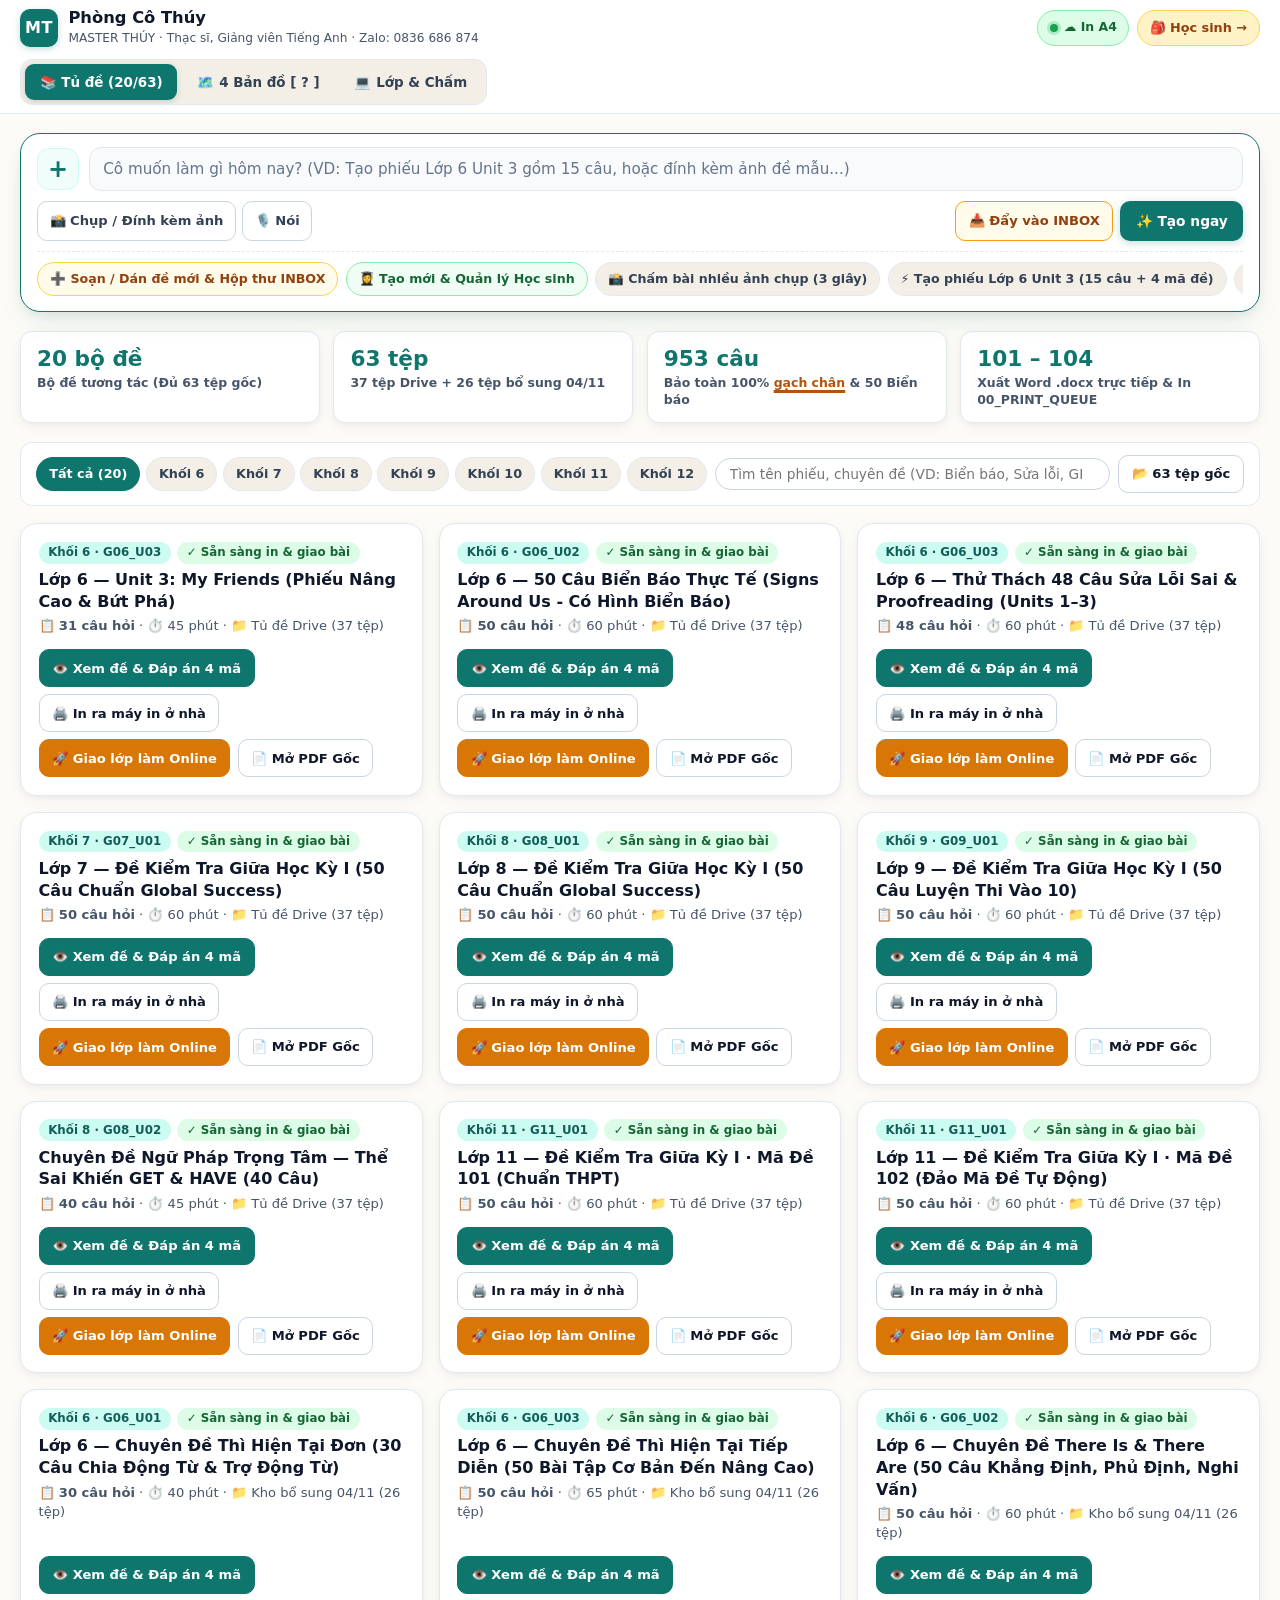
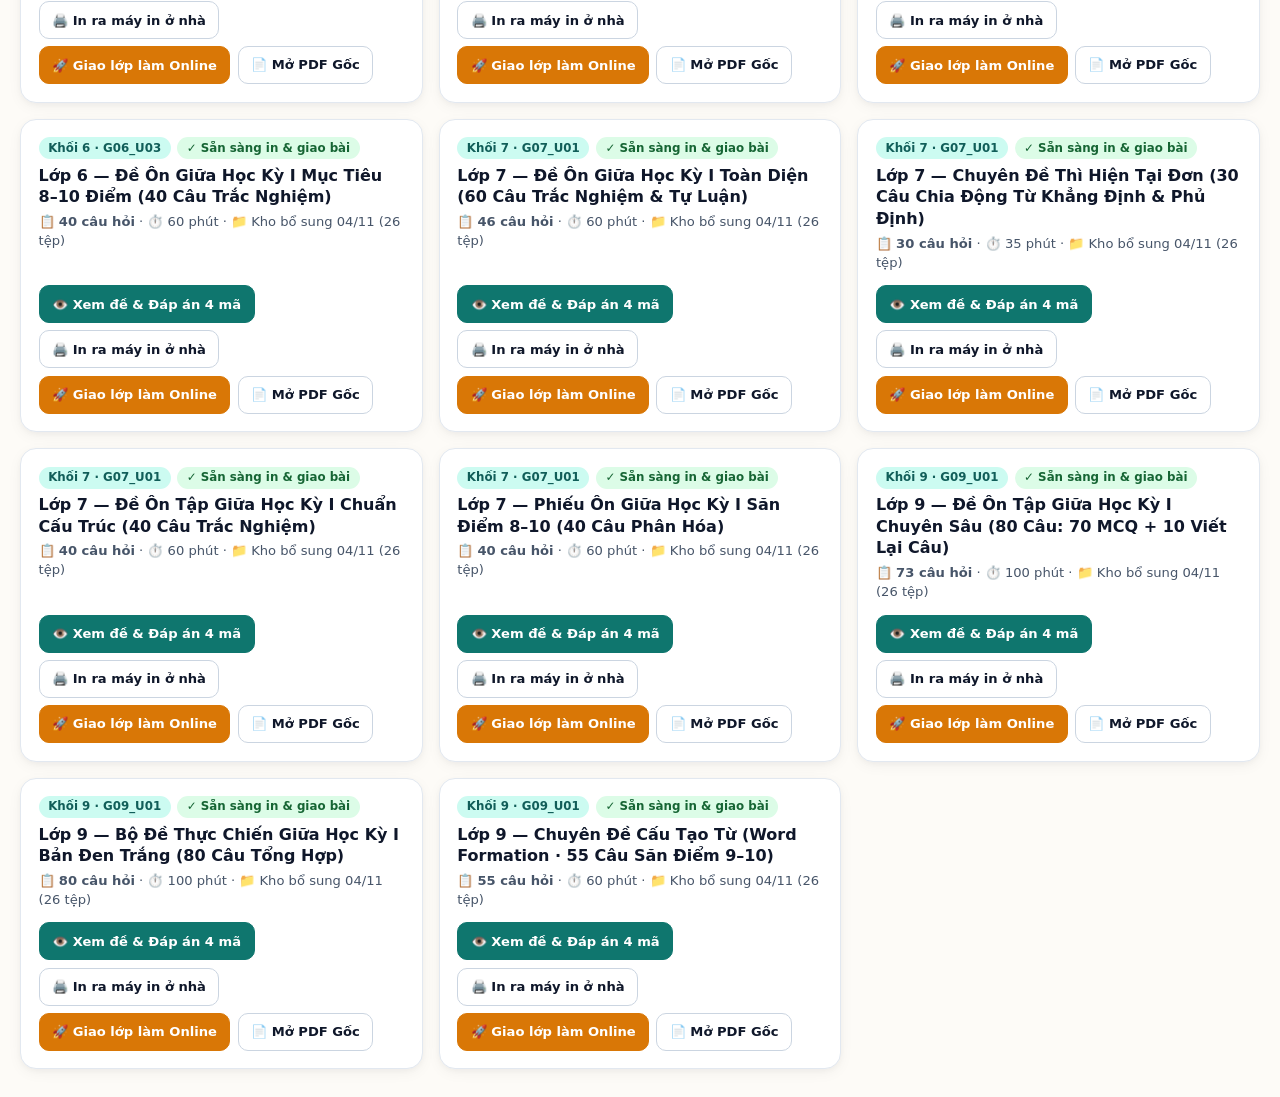
==== commit ecda02f0: "feat(ux): Mobile-First UX Refinement v2.1 for Master Thuy Studio (Compact Header, Unified 1-Hand Com" ====
--- a/public/teacher/index.html
+++ b/public/teacher/index.html
@@ -9,59 +9,74 @@
   <script src="../shared/js/hybrid-cloud-engine.js"></script>
 </head>
 <body>
-  <!-- TOP NAVIGATION -->
+  <!-- TOP NAVIGATION (COMPACT 2-TIER MOBILE-FIRST HEADER) -->
   <header class="studio-topbar">
-    <div class="brand-cluster">
-      <a href="../index.html" class="brand-monogram" title="Về trang chủ">MT</a>
-      <div class="brand-titles">
-        <h1>Phòng Làm Việc Của Cô Thúy (v2.0)</h1>
-        <p>MASTER THÚY · Thạc sĩ, Giảng viên Tiếng Anh · Zalo: 0836 686 874</p>
+    <div class="topbar-main-row">
+      <div class="brand-cluster">
+        <a href="../index.html" class="brand-monogram" title="Về trang chủ">MT</a>
+        <div class="brand-titles">
+          <h1>Phòng Cô Thúy</h1>
+          <p>MASTER THÚY · Thạc sĩ, Giảng viên Tiếng Anh · Zalo: 0836 686 874</p>
+        </div>
+      </div>
+
+      <div class="topbar-actions-cluster">
+        <div class="printer-pill" onclick="openPrintQueueModal()" role="button" tabindex="0" onkeydown="if(event.key==='Enter'||event.key===' ') openPrintQueueModal()" style="cursor: pointer;" title="Bấm để xem hàng đợi máy in & 00_PRINT_QUEUE trên Drive">
+          <span class="printer-dot"></span>
+          <span id="topPrinterText">🖨️ In A4</span>
+        </div>
+        <a href="../student/index.html" class="nav-pill-student-portal" title="Mở Góc học tập Học sinh">🎒 Học sinh →</a>
       </div>
     </div>
 
-    <div class="nav-pills">
-      <button class="nav-pill active" onclick="switchTeacherTab('tab-library', this)">📚 Tủ đề của cô (20 bộ / 63 tệp)</button>
-      <button class="nav-pill" onclick="switchTeacherTab('tab-maps', this)">🗺️ 4 Bản đồ & Mindmap [ ? ]</button>
-      <button class="nav-pill" onclick="switchTeacherTab('tab-live', this)">💻 Lớp học Online & Chấm bài</button>
-      <a href="../student/index.html" class="nav-pill" style="background: var(--accent-light); border-color: #fcd34d; color: #92400e;">🎒 Xem góc Học sinh →</a>
-    </div>
-
-    <div class="printer-pill" onclick="openPrintQueueModal()" style="cursor: pointer;" title="Bấm để xem hàng đợi máy in & 00_PRINT_QUEUE trên Drive">
-      <span class="printer-dot"></span>
-      <span id="topPrinterText">🖨️ Máy in & 00_PRINT_QUEUE: Sẵn sàng</span>
-    </div>
+    <nav class="nav-pills" aria-label="Điều hướng chính Phòng làm việc Cô Thúy">
+      <button class="nav-pill active" onclick="switchTeacherTab('tab-library', this)">📚 Tủ đề (20/63)</button>
+      <button class="nav-pill" onclick="switchTeacherTab('tab-maps', this)">🗺️ 4 Bản đồ [ ? ]</button>
+      <button class="nav-pill" onclick="switchTeacherTab('tab-live', this)">💻 Lớp & Chấm</button>
+    </nav>
   </header>
 
   <main class="studio-container">
-    <!-- UNIVERSAL '+' ACTION BAR (GPT / GOOGLE STYLE - ZERO JARGON) -->
-    <section class="plus-composer-shell">
-      <div class="plus-composer-row">
-        <button class="plus-action-btn" id="plusToggleBtn" onclick="togglePlusMenu()" title="Bấm dấu + để chụp nhiều ảnh, nói giọng nói, lấy đề trên mạng hoặc quản lý học sinh">+</button>
-        <input
-          type="text"
-          id="composerInput"
-          class="plus-composer-input"
-          placeholder="Cô muốn làm gì hôm nay? (VD: Tạo phiếu Lớp 6 Unit 3 có 15 câu, hoặc đính kèm nhiều ảnh đề mẫu...)"
-          onkeydown="if(event.key==='Enter') runComposerCommand()"
-        />
-        <button class="btn" onclick="triggerPhotoToWorksheet()" title="Chụp hoặc chọn nhiều trang ảnh đề mẫu / tài liệu">📸 Chụp / Đính kèm nhiều ảnh</button>
-        <button class="btn" onclick="startVoiceInput()" title="Nói yêu cầu bằng giọng nói">🎙️ Nói</button>
-        <button class="plus-send-btn" onclick="runComposerCommand()">✨ Tạo ngay</button>
-        <button class="btn" style="background:#f59e0b; color:#fff; border:none; font-weight:700;" onclick="sendPromptToInbox()" title="Đẩy yêu cầu & toàn bộ ảnh đính kèm vào 00_LENH_DIEU_KHIEN_INBOX">📥 Đẩy vào INBOX</button>
+    <!-- UNIVERSAL '+' ACTION BAR (UNIFIED 1-HAND COMPOSER - DOM ORDER: INPUT -> TRAY -> ACTIONS) -->
+    <section class="plus-composer-shell" aria-label="Khung tạo đề nhanh & gửi yêu cầu INBOX">
+      <div class="composer-unified-box">
+        <!-- 1. INPUT ROW FIRST (LOGICAL DOM & KEYBOARD ORDER) -->
+        <div class="composer-input-row">
+          <button type="button" class="plus-action-btn" id="plusToggleBtn" onclick="togglePlusMenu()" aria-expanded="false" title="Bấm dấu + để mở menu công cụ chụp nhiều ảnh, nói giọng nói, lấy đề hoặc quản lý học sinh">+</button>
+          <input
+            type="text"
+            id="composerInput"
+            class="plus-composer-input"
+            placeholder="Cô muốn làm gì hôm nay? (VD: Tạo phiếu Lớp 6 Unit 3 gồm 15 câu, hoặc đính kèm ảnh đề mẫu...)"
+            onkeydown="if(event.key==='Enter') runComposerCommand()"
+          />
+        </div>
+
+        <!-- 2. HORIZONTAL MULTI-PHOTO & DOCUMENT ATTACHMENT FILMSTRIP -->
+        <div id="composerAttachmentTray" class="composer-attachment-tray" aria-live="polite"></div>
+
+        <!-- 3. ACTION TOOLBAR (MEDIA LEFT · SUBMIT/INBOX RIGHT) -->
+        <div class="composer-toolbar-row">
+          <div class="composer-media-tools">
+            <button type="button" class="composer-tool-btn" onclick="triggerPhotoToWorksheet()" title="Chụp hoặc chọn nhiều trang ảnh đề mẫu / tài liệu">📸 Chụp / Đính kèm ảnh</button>
+            <button type="button" class="composer-tool-btn" onclick="startVoiceInput()" title="Nói yêu cầu bằng giọng nói">🎙️ Nói</button>
+          </div>
+          <div class="composer-submit-tools">
+            <button type="button" class="composer-inbox-btn" onclick="sendPromptToInbox()" title="Đẩy yêu cầu & toàn bộ ảnh đính kèm vào 00_LENH_DIEU_KHIEN_INBOX">📥 Đẩy vào INBOX</button>
+            <button type="button" class="plus-send-btn" onclick="runComposerCommand()">✨ Tạo ngay</button>
+          </div>
+        </div>
       </div>
 
-      <!-- MULTI-PHOTO & DOCUMENT ATTACHMENT TRAY (FIXED) -->
-      <div id="composerAttachmentTray" class="composer-attachment-tray"></div>
-
-      <!-- QUICK SUGGESTION CHIPS -->
-      <div class="plus-quick-chips">
-        <button class="quick-chip" onclick="quickGenerateWorksheet(6, 'G06_U03', 15, 'Phiếu Lớp 6 Unit 3 - My Friends (Nâng cao)')">⚡ Tạo phiếu Lớp 6 Unit 3 (15 câu + 4 mã đề)</button>
-        <button class="quick-chip" onclick="quickGenerateWorksheet(7, 'G07_U01', 20, 'Đề Ôn Giữa Kỳ 1 Lớp 7 (Chuẩn Global Success)')">⚡ Tạo đề Giữa Kỳ 1 Lớp 7 (20 câu)</button>
-        <button class="quick-chip" onclick="quickGenerateWorksheet(9, 'G09_U01', 25, 'Đề Luyện Thi Vào 10 Lớp 9 (Săn điểm 9-10)')">⚡ Tạo đề Luyện Thi Vào 10 Lớp 9</button>
-        <button class="quick-chip" onclick="quickGenerateWorksheet(8, 'G08_U02', 15, 'Chuyên đề Thể Sai Khiến GET & HAVE')">⚡ Chuyên đề GET & HAVE (4 mã đề)</button>
-        <button class="quick-chip" style="background:#fef3c7; border-color:#f59e0b; color:#92400e; font-weight:700;" onclick="openWebHarvestModal()">➕ Soạn / Dán đề mới & Hộp thư INBOX</button>
-        <button class="quick-chip" onclick="openCameraGradingDemo()">📸 Chấm bài nhiều ảnh chụp (3 giây)</button>
-        <button class="quick-chip" style="background:#dcfce7; border-color:#16a34a; color:#166534; font-weight:700;" onclick="openStudentRosterModal()">👩‍🎓 Tạo mới & Quản lý Học sinh</button>
+      <!-- QUICK SUGGESTION CHIPS (HORIZONTAL SCROLL STRIP ON MOBILE) -->
+      <div class="plus-quick-chips" role="region" aria-label="Gợi ý thao tác nhanh">
+        <button type="button" class="quick-chip quick-chip-highlight-amber" onclick="openWebHarvestModal()">➕ Soạn / Dán đề mới & Hộp thư INBOX</button>
+        <button type="button" class="quick-chip quick-chip-highlight-green" onclick="openStudentRosterModal()">👩‍🎓 Tạo mới & Quản lý Học sinh</button>
+        <button type="button" class="quick-chip" onclick="openCameraGradingDemo()">📸 Chấm bài nhiều ảnh chụp (3 giây)</button>
+        <button type="button" class="quick-chip" onclick="quickGenerateWorksheet(6, 'G06_U03', 15, 'Phiếu Lớp 6 Unit 3 - My Friends (Nâng cao)')">⚡ Tạo phiếu Lớp 6 Unit 3 (15 câu + 4 mã đề)</button>
+        <button type="button" class="quick-chip" onclick="quickGenerateWorksheet(7, 'G07_U01', 20, 'Đề Ôn Giữa Kỳ 1 Lớp 7 (Chuẩn Global Success)')">⚡ Tạo đề Giữa Kỳ 1 Lớp 7 (20 câu)</button>
+        <button type="button" class="quick-chip" onclick="quickGenerateWorksheet(9, 'G09_U01', 25, 'Đề Luyện Thi Vào 10 Lớp 9 (Săn điểm 9-10)')">⚡ Tạo đề Luyện Thi Vào 10 Lớp 9</button>
+        <button type="button" class="quick-chip" onclick="quickGenerateWorksheet(8, 'G08_U02', 15, 'Chuyên đề Thể Sai Khiến GET & HAVE')">⚡ Chuyên đề GET & HAVE (4 mã đề)</button>
       </div>
 
       <!-- POPOVER MENU WHEN CLICKING '+' -->
@@ -118,24 +133,27 @@
 
       <!-- FILTER BAR -->
       <div class="filter-bar">
-        <span style="font-weight: 700; font-size: 0.9rem;">Lọc theo khối:</span>
-        <button class="grade-tab active" onclick="filterLibraryByGrade('ALL', this)">Tất cả (20)</button>
-        <button class="grade-tab" onclick="filterLibraryByGrade(6, this)">Khối 6</button>
-        <button class="grade-tab" onclick="filterLibraryByGrade(7, this)">Khối 7</button>
-        <button class="grade-tab" onclick="filterLibraryByGrade(8, this)">Khối 8</button>
-        <button class="grade-tab" onclick="filterLibraryByGrade(9, this)">Khối 9</button>
-        <button class="grade-tab" onclick="filterLibraryByGrade(10, this)">Khối 10</button>
-        <button class="grade-tab" onclick="filterLibraryByGrade(11, this)">Khối 11</button>
-        <button class="grade-tab" onclick="filterLibraryByGrade(12, this)">Khối 12</button>
-
-        <input
-          type="search"
-          id="librarySearchInput"
-          placeholder="Tìm tên phiếu, chuyên đề (VD: Biển báo, Sửa lỗi, GET & HAVE, Hiện tại tiếp diễn...)"
-          oninput="renderLibraryCards()"
-          style="margin-left: auto; padding: 0.45rem 0.85rem; border: 1px solid var(--border); border-radius: 999px; min-width: 260px;"
-        />
-        <button class="btn" onclick="toggleFullDriveInventory()">📂 Xem danh mục 63 tệp gốc</button>
+        <div class="grade-pills-scroll" role="tablist" aria-label="Lọc bộ đề theo khối lớp">
+          <button class="grade-tab active" onclick="filterLibraryByGrade('ALL', this)">Tất cả (20)</button>
+          <button class="grade-tab" onclick="filterLibraryByGrade(6, this)">Khối 6</button>
+          <button class="grade-tab" onclick="filterLibraryByGrade(7, this)">Khối 7</button>
+          <button class="grade-tab" onclick="filterLibraryByGrade(8, this)">Khối 8</button>
+          <button class="grade-tab" onclick="filterLibraryByGrade(9, this)">Khối 9</button>
+          <button class="grade-tab" onclick="filterLibraryByGrade(10, this)">Khối 10</button>
+          <button class="grade-tab" onclick="filterLibraryByGrade(11, this)">Khối 11</button>
+          <button class="grade-tab" onclick="filterLibraryByGrade(12, this)">Khối 12</button>
+        </div>
+
+        <div style="display:flex; gap:0.5rem; flex-wrap:wrap; flex:1 1 260px; align-items:center;">
+          <input
+            type="search"
+            id="librarySearchInput"
+            placeholder="Tìm tên phiếu, chuyên đề (VD: Biển báo, Sửa lỗi, GET & HAVE...)"
+            oninput="renderLibraryCards()"
+            style="flex: 1 1 180px; min-width: 0; padding: 0.45rem 0.85rem; border: 1px solid var(--border-strong); border-radius: 999px; font-size: 0.86rem;"
+          />
+          <button class="btn" onclick="toggleFullDriveInventory()">📂 63 tệp gốc</button>
+        </div>
       </div>
 
       <!-- WORKSHEETS GRID -->
@@ -178,11 +196,12 @@
          ==================================================================== -->
     <section id="tab-maps" class="tab-section">
       <div class="filter-bar">
-        <span style="font-weight: 700;">Chọn Bản Đồ Tri Thức:</span>
-        <button class="grade-tab active" onclick="switchMapSubView('mapview-3', this)">🧠 Bản đồ 3: Sơ đồ tư duy Ngữ pháp [ ? ]</button>
-        <button class="grade-tab" onclick="switchMapSubView('mapview-1', this)">📘 Bản đồ 1: Khung SGK 6–12 & Từ vựng gấp đôi IPA (🇬🇧/🇺🇸)</button>
-        <button class="grade-tab" onclick="switchMapSubView('mapview-2', this)">🎯 Bản đồ 2: 7 Nhóm Bẫy Phòng Thi & Mẹo 5 Giây</button>
-        <button class="grade-tab" onclick="switchMapSubView('mapview-4', this)">🖨️ Bản đồ 4: Khuôn Mẫu Phiếu & Kiểm Định 4 Cổng</button>
+        <div class="grade-pills-scroll" role="tablist" aria-label="Chọn Bản đồ tri thức">
+          <button class="grade-tab active" onclick="switchMapSubView('mapview-3', this)">🧠 Bản đồ 3: Mindmap Ngữ pháp [ ? ]</button>
+          <button class="grade-tab" onclick="switchMapSubView('mapview-1', this)">📘 Bản đồ 1: Khung SGK 6–12 & Từ vựng IPA (🇬🇧/🇺🇸)</button>
+          <button class="grade-tab" onclick="switchMapSubView('mapview-2', this)">🎯 Bản đồ 2: 7 Nhóm Bẫy & Mẹo 5 Giây</button>
+          <button class="grade-tab" onclick="switchMapSubView('mapview-4', this)">🖨️ Bản đồ 4: Khuôn Mẫu Phiếu & QA 4 Cổng</button>
+        </div>
       </div>
 
       <!-- MAP 3 VIEW: INTERACTIVE GRAMMAR MINDMAPS WITH [ ? ] CLOZE TOGGLE -->
@@ -266,7 +285,7 @@
         </div>
       </div>
 
-      <div style="display:grid; grid-template-columns: repeat(auto-fit, minmax(360px, 1fr)); gap:1.25rem;">
+      <div class="live-workbench-grid">
         <!-- LEFT: CAMERA MULTI-PHOTO GRADING WORKBENCH -->
         <div class="ws-card">
           <div>
@@ -290,7 +309,7 @@
               <span id="gradingPhotoCounterBadge" class="badge badge-grade">Đang hiển thị bài mẫu</span>
             </div>
 
-            <div id="gradingPhotosPreviewTray" style="display:none; flex-wrap:wrap; gap:0.55rem; margin-bottom:0.85rem; padding:0.65rem; background:#f8fafc; border:1.5px dashed var(--primary); border-radius:12px;"></div>
+            <div id="gradingPhotosPreviewTray" class="composer-attachment-tray" style="margin-bottom:0.85rem;"></div>
 
             <div style="background:var(--bg-subtle); border-radius:14px; padding:1rem; margin:0.9rem 0;">
               <div style="display:flex; justify-content:space-between; align-items:center; flex-wrap:wrap; gap:0.5rem; margin-bottom:0.5rem;">
@@ -381,9 +400,13 @@
     async function initTeacherStudio() {
       try {
         const envMode = await window.MT_HYBRID.detectEnvironment();
-        document.getElementById('topPrinterText').textContent = envMode === 'LOCAL_BRIDGE'
-          ? '🖨️ Máy in ở nhà: Trực tuyến (Local Bridge)'
-          : '☁️ Hàng đợi in: 00_PRINT_QUEUE (Cloud Mode)';
+        const printerEl = document.getElementById('topPrinterText');
+        printerEl.textContent = envMode === 'LOCAL_BRIDGE'
+          ? '🖨️ In A4'
+          : '☁️ In A4';
+        printerEl.parentElement.title = envMode === 'LOCAL_BRIDGE'
+          ? '🖨️ Máy in ở nhà: Trực tuyến (Local Bridge) — Bấm để xem 00_PRINT_QUEUE'
+          : '☁️ Hàng đợi in: 00_PRINT_QUEUE (Cloud Mode) — Bấm để xem chi tiết';
 
         const [catRes, m1Res, m2Res, m3Res, m4Res, qaRes] = await Promise.all([
           fetch('../shards/worksheets-catalog.json').then(r => r.json()),
@@ -441,7 +464,13 @@
     }
 
     function togglePlusMenu() {
-      document.getElementById('plusMenuPopover').classList.toggle('open');
+      const pop = document.getElementById('plusMenuPopover');
+      const btn = document.getElementById('plusToggleBtn');
+      const isOpen = pop.classList.toggle('open');
+      if (btn) {
+        btn.classList.toggle('active', isOpen);
+        btn.setAttribute('aria-expanded', isOpen ? 'true' : 'false');
+      }
     }
 
     function filterLibraryByGrade(grade, btnEl) {
@@ -714,6 +743,31 @@
 
     let attachedFilesQueue = [];
 
+    function previewAttachedFileModal(idx) {
+      const item = attachedFilesQueue[idx];
+      if (!item) return;
+      document.getElementById('studioModalTitle').textContent = `🖼️ Xem trước Trang ${idx + 1}: ${item.file.name}`;
+      const body = document.getElementById('studioModalBody');
+      if (item.previewUrl && item.file.type.startsWith('image/')) {
+        body.innerHTML = `
+          <div style="text-align:center;">
+            <img src="${item.previewUrl}" alt="${item.file.name}" style="max-width:100%; max-height:70vh; border-radius:12px; border:1px solid var(--border);" />
+            <div style="margin-top:0.75rem; font-size:0.85rem; color:var(--text-muted);">
+              Trang ${idx + 1} / ${attachedFilesQueue.length} · Kích thước: ${(item.file.size / 1024).toFixed(0)} KB · Trạng thái: Sẵn sàng gửi
+            </div>
+          </div>
+        `;
+      } else {
+        body.innerHTML = `
+          <div style="padding:1rem; background:var(--bg-subtle); border-radius:12px;">
+            <strong>📄 Tệp đính kèm:</strong> ${item.file.name} (${(item.file.size / 1024).toFixed(0)} KB)
+            ${item.textContent ? `<pre style="margin-top:0.75rem; white-space:pre-wrap; font-size:0.84rem; background:#fff; padding:0.75rem; border-radius:8px; border:1px solid var(--border);">${item.textContent.slice(0, 1500)}</pre>` : ''}
+          </div>
+        `;
+      }
+      document.getElementById('studioModalBackdrop').classList.add('open');
+    }
+
     function renderAttachmentTray() {
       const tray = document.getElementById('composerAttachmentTray');
       if (!tray) return;
@@ -726,26 +780,26 @@
       const cardsHtml = attachedFilesQueue.map((item, idx) => {
         const isImg = item.previewUrl && item.file.type.startsWith('image/');
         return `
-          <div style="position:relative; display:flex; align-items:center; gap:0.5rem; background:var(--bg-subtle); border:1px solid var(--border); border-radius:12px; padding:0.35rem 0.65rem 0.35rem 0.35rem; max-width:210px;">
+          <div class="attachment-thumb-card" onclick="previewAttachedFileModal(${idx})" style="cursor:pointer;" title="Bấm để xem phóng to Trang ${idx + 1}">
             ${isImg
-              ? `<img src="${item.previewUrl}" style="width:44px; height:44px; object-fit:cover; border-radius:8px; border:1px solid #cbd5e1;" />`
-              : `<div style="width:44px; height:44px; border-radius:8px; background:#e0f2fe; color:#0369a1; display:flex; align-items:center; justify-content:center; font-weight:800; font-size:0.75rem;">📄 FILE</div>`
+              ? `<img src="${item.previewUrl}" alt="Trang ${idx + 1}" class="attachment-thumb-img" />`
+              : `<div class="attachment-thumb-file">📄 FILE</div>`
             }
-            <div style="overflow:hidden; font-size:0.78rem; line-height:1.25;">
-              <div style="font-weight:700; white-space:nowrap; overflow:hidden; text-overflow:ellipsis; max-width:120px;">${item.file.name}</div>
-              <div style="color:var(--text-muted); font-size:0.72rem;">Trang ${idx + 1} · ${(item.file.size / 1024).toFixed(0)} KB</div>
-            </div>
-            <button onclick="removeAttachedFile(${idx})" title="Xóa ảnh này" style="position:absolute; top:-7px; right:-7px; width:22px; height:22px; border-radius:50%; border:none; background:#ef4444; color:#fff; font-weight:800; font-size:0.75rem; cursor:pointer; display:flex; align-items:center; justify-content:center; box-shadow:0 2px 4px rgba(0,0,0,0.18);">✕</button>
+            <div class="attachment-thumb-meta">
+              <div class="attachment-thumb-name">${item.file.name}</div>
+              <div class="attachment-thumb-sub">Trang ${idx + 1} · ${(item.file.size / 1024).toFixed(0)} KB · ✓ Sẵn sàng</div>
+            </div>
+            <button type="button" class="attachment-remove-btn" onclick="event.stopPropagation(); removeAttachedFile(${idx})" title="Xóa tệp này" aria-label="Xóa Trang ${idx + 1}">✕</button>
           </div>
         `;
       }).join('');
 
       tray.innerHTML = `
         ${cardsHtml}
-        <button class="btn" onclick="triggerPhotoToWorksheet()" style="border-style:dashed; padding:0.45rem 0.75rem; font-size:0.82rem;">
-          ➕ Đính kèm thêm ảnh (${attachedFilesQueue.length} ảnh đã chọn)
+        <button type="button" class="attachment-add-more-btn" onclick="triggerPhotoToWorksheet()">
+          ➕ Thêm ảnh (${attachedFilesQueue.length})
         </button>
-        <button class="btn" onclick="clearAttachedFiles()" style="font-size:0.78rem; color:var(--danger);">
+        <button type="button" class="attachment-clear-all-btn" onclick="clearAttachedFiles()">
           🗑️ Xóa hết
         </button>
       `;
@@ -1289,6 +1343,21 @@
       renderGradingPhotosTray();
     }
 
+    function previewGradingPhotoModal(idx) {
+      const item = gradingPhotosQueue[idx];
+      if (!item) return;
+      document.getElementById('studioModalTitle').textContent = `📸 Ảnh bài làm HS — Trang ${idx + 1}: ${item.file.name}`;
+      document.getElementById('studioModalBody').innerHTML = `
+        <div style="text-align:center;">
+          <img src="${item.previewUrl}" alt="${item.file.name}" style="max-width:100%; max-height:70vh; border-radius:12px; border:1px solid var(--border);" />
+          <div style="margin-top:0.75rem; font-size:0.85rem; color:var(--text-muted);">
+            Trang ${idx + 1} / ${gradingPhotosQueue.length} · ${(item.file.size / 1024).toFixed(0)} KB · Đã nhận diện tự động
+          </div>
+        </div>
+      `;
+      document.getElementById('studioModalBackdrop').classList.add('open');
+    }
+
     function renderGradingPhotosTray() {
       const tray = document.getElementById('gradingPhotosPreviewTray');
       const clearBtn = document.getElementById('clearGradingPhotosBtn');
@@ -1315,17 +1384,17 @@
       scoreBadge.textContent = `Điểm đề xuất (${gradingPhotosQueue.length} trang): ${currentGradingProposedScore} / 10`;
 
       tray.innerHTML = gradingPhotosQueue.map((item, idx) => `
-        <div style="position:relative; display:flex; align-items:center; gap:0.45rem; background:#fff; border:1px solid var(--border); border-radius:10px; padding:0.35rem 0.55rem;">
-          <img src="${item.previewUrl}" style="width:48px; height:48px; object-fit:cover; border-radius:6px; border:1px solid #cbd5e1;" />
-          <div style="font-size:0.76rem;">
-            <div style="font-weight:700; max-width:110px; overflow:hidden; text-overflow:ellipsis; white-space:nowrap;">Trang ${idx + 1}: ${item.file.name}</div>
-            <div style="color:var(--text-muted);">${(item.file.size / 1024).toFixed(0)} KB</div>
-          </div>
-          <button onclick="removeGradingPhoto(${idx})" style="border:none; background:#ef4444; color:#fff; width:20px; height:20px; border-radius:50%; font-size:0.7rem; cursor:pointer; font-weight:800;">✕</button>
+        <div class="attachment-thumb-card" onclick="previewGradingPhotoModal(${idx})" style="cursor:pointer;" title="Bấm để xem phóng to Trang ${idx + 1}">
+          <img src="${item.previewUrl}" alt="Trang ${idx + 1}" class="attachment-thumb-img" />
+          <div class="attachment-thumb-meta">
+            <div class="attachment-thumb-name">Trang ${idx + 1}: ${item.file.name}</div>
+            <div class="attachment-thumb-sub">${(item.file.size / 1024).toFixed(0)} KB · ✓ Đã quét</div>
+          </div>
+          <button type="button" class="attachment-remove-btn" onclick="event.stopPropagation(); removeGradingPhoto(${idx})" title="Xóa ảnh này" aria-label="Xóa Trang ${idx + 1}">✕</button>
         </div>
       `).join('') + `
-        <button class="btn" onclick="document.getElementById('gradingMultiPhotoInput').click()" style="border-style:dashed; font-size:0.8rem;">
-          ➕ Chụp / Thêm trang tiếp theo
+        <button type="button" class="attachment-add-more-btn" onclick="document.getElementById('gradingMultiPhotoInput').click()">
+          ➕ Thêm trang (${gradingPhotosQueue.length})
         </button>
       `;
     }
--- a/public/shared/css/studio.css
+++ b/public/shared/css/studio.css
@@ -1,29 +1,37 @@
 /* ==========================================================================
-   MASTER THÚY — ENGLISH STUDIO v2.0 (PRODUCTION & CLOUD-READY DESIGN SYSTEM)
-   Zero Technical Jargon · Universal '+' Composer · 3 Age Psychology Themes
+   MASTER THÚY — ENGLISH STUDIO v2.1 (MOBILE-FIRST UX REFINEMENT & CLOUD-READY)
+   Zero Technical Jargon · Unified 1-Hand Composer · 3 Age Psychology Themes
    ========================================================================== */
 
 :root {
   --bg-page: #fdfbf7;
   --bg-card: #ffffff;
   --bg-subtle: #f4efe6;
-  --text-main: #1e293b;
-  --text-muted: #64748b;
+  --bg-surface-alt: #f8fafc;
+  --text-main: #0f172a;
+  --text-secondary: #334155;
+  --text-muted: #475569;
   --primary: #0f766e;
   --primary-hover: #115e59;
   --primary-light: #ccfbf1;
+  --primary-soft: #f0fdfa;
   --accent: #d97706;
+  --accent-hover: #b45309;
   --accent-light: #fef3c7;
   --danger: #dc2626;
   --danger-light: #fee2e2;
-  --success: #16a34a;
+  --success: #15803d;
   --success-light: #dcfce7;
   --border: #e2e8f0;
-  --radius-lg: 18px;
+  --border-strong: #cbd5e1;
+  --radius-xl: 20px;
+  --radius-lg: 16px;
   --radius-md: 12px;
-  --shadow-soft: 0 6px 24px -4px rgba(15, 23, 42, 0.07);
-  --shadow-float: 0 14px 34px -6px rgba(15, 118, 110, 0.18);
+  --radius-sm: 10px;
+  --shadow-soft: 0 4px 16px -2px rgba(15, 23, 42, 0.06), 0 2px 6px -1px rgba(15, 23, 42, 0.04);
+  --shadow-float: 0 12px 28px -6px rgba(15, 118, 110, 0.14), 0 4px 12px -2px rgba(15, 23, 42, 0.06);
   --font-sans: 'Segoe UI', system-ui, -apple-system, BlinkMacSystemFont, sans-serif;
+  --safe-bottom: env(safe-area-inset-bottom, 0px);
 }
 
 /* 3 AGE-PSYCHOLOGICAL THEMES FOR STUDENT PORTAL */
@@ -33,9 +41,9 @@
   --primary: #059669;
   --primary-hover: #047857;
   --primary-light: #d1fae5;
-  --accent: #f59e0b;
+  --accent: #d97706;
   --accent-light: #fef3c7;
-  --radius-lg: 22px;
+  --radius-lg: 18px;
 }
 
 body.theme-conqueror-g8-g9 {
@@ -62,6 +70,12 @@
 
 * {
   box-sizing: border-box;
+  -webkit-tap-highlight-color: transparent;
+}
+
+html {
+  scroll-behavior: smooth;
+  -webkit-text-size-adjust: 100%;
 }
 
 body {
@@ -70,13 +84,27 @@
   font-family: var(--font-sans);
   background: var(--bg-page);
   color: var(--text-main);
-  line-height: 1.55;
+  line-height: 1.5;
   transition: background-color 0.25s ease;
+  overflow-x: hidden;
 }
 
 a {
   color: var(--primary);
   text-decoration: none;
+}
+
+button, input, select, textarea {
+  font-family: inherit;
+}
+
+button:focus-visible,
+a:focus-visible,
+input:focus-visible,
+select:focus-visible,
+textarea:focus-visible {
+  outline: 2.5px solid var(--primary);
+  outline-offset: 2px;
 }
 
 /* RICH FORMATTING PRESERVATION FOR PRONUNCIATION & ERROR CORRECTION */
@@ -149,12 +177,11 @@
 
 .written-answer-input {
   flex: 1;
-  min-width: 220px;
+  min-width: 200px;
   padding: 0.55rem 0.85rem;
   border: 2px solid var(--border);
   border-radius: 10px;
-  font-size: 0.94rem;
-  font-family: inherit;
+  font-size: 0.95rem;
   outline: none;
   transition: border-color 0.15s;
 }
@@ -163,234 +190,524 @@
   border-color: var(--primary);
 }
 
-/* TOP NAVIGATION BAR */
+/* ==========================================================================
+   COMPACT STICKY TOP NAVIGATION BAR (MOBILE-FIRST, ZERO VERTICAL BLOAT)
+   ========================================================================== */
 .studio-topbar {
   position: sticky;
   top: 0;
   z-index: 100;
-  background: rgba(255, 255, 255, 0.94);
-  backdrop-filter: blur(10px);
+  background: rgba(255, 255, 255, 0.96);
+  backdrop-filter: blur(12px);
+  -webkit-backdrop-filter: blur(12px);
   border-bottom: 1px solid var(--border);
-  padding: 0.75rem 1.5rem;
+  padding: 0.5rem 1.25rem;
   display: flex;
   align-items: center;
   justify-content: space-between;
-  gap: 1rem;
+  gap: 0.75rem;
   flex-wrap: wrap;
 }
 
+.topbar-main-row {
+  display: flex;
+  align-items: center;
+  justify-content: space-between;
+  gap: 0.65rem;
+  width: 100%;
+}
+
 .brand-cluster {
   display: flex;
   align-items: center;
-  gap: 0.85rem;
+  gap: 0.65rem;
+  min-width: 0;
+  flex: 1 1 auto;
 }
 
 .brand-monogram {
-  width: 44px;
-  height: 44px;
-  border-radius: 12px;
+  width: 38px;
+  height: 38px;
+  border-radius: 10px;
   background: var(--primary);
   color: #fff;
   font-weight: 800;
-  font-size: 1.15rem;
+  font-size: 1rem;
   display: flex;
   align-items: center;
   justify-content: center;
   letter-spacing: 0.5px;
+  flex-shrink: 0;
+  box-shadow: 0 2px 6px rgba(15, 118, 110, 0.25);
+}
+
+.brand-titles {
+  min-width: 0;
 }
 
 .brand-titles h1 {
   margin: 0;
-  font-size: 1.12rem;
+  font-size: 1.02rem;
   font-weight: 800;
   color: var(--text-main);
+  line-height: 1.2;
+  white-space: nowrap;
+  overflow: hidden;
+  text-overflow: ellipsis;
 }
 
 .brand-titles p {
-  margin: 0;
-  font-size: 0.82rem;
+  margin: 0.1rem 0 0;
+  font-size: 0.76rem;
   color: var(--text-muted);
-}
-
+  white-space: nowrap;
+  overflow: hidden;
+  text-overflow: ellipsis;
+}
+
+.topbar-actions-cluster {
+  display: flex;
+  align-items: center;
+  gap: 0.45rem;
+  flex-shrink: 0;
+}
+
+/* Segmented Primary Navigation Bar */
 .nav-pills {
   display: flex;
-  gap: 0.5rem;
-  flex-wrap: wrap;
+  align-items: center;
+  gap: 0.35rem;
+  background: var(--bg-subtle);
+  padding: 0.25rem;
+  border-radius: 12px;
+  border: 1px solid var(--border);
+  overflow-x: auto;
+  scrollbar-width: none;
+  max-width: 100%;
+}
+
+.nav-pills::-webkit-scrollbar {
+  display: none;
 }
 
 .nav-pill {
-  border: 1px solid var(--border);
-  background: #fff;
-  color: var(--text-main);
-  padding: 0.5rem 0.95rem;
-  border-radius: 999px;
-  font-size: 0.9rem;
-  font-weight: 600;
+  border: 1px solid transparent;
+  background: transparent;
+  color: var(--text-secondary);
+  padding: 0.42rem 0.85rem;
+  min-height: 36px;
+  border-radius: 9px;
+  font-size: 0.84rem;
+  font-weight: 700;
   cursor: pointer;
   display: inline-flex;
   align-items: center;
-  gap: 0.45rem;
-  transition: all 0.18s ease;
+  justify-content: center;
+  gap: 0.35rem;
+  white-space: nowrap;
+  transition: all 0.16s ease;
+  flex-shrink: 0;
 }
 
 .nav-pill:hover {
-  border-color: var(--primary);
   color: var(--primary);
+  background: rgba(255, 255, 255, 0.65);
 }
 
 .nav-pill.active {
   background: var(--primary);
   color: #fff;
-  border-color: var(--primary);
+  box-shadow: 0 2px 6px rgba(15, 118, 110, 0.22);
+}
+
+.nav-pill-student-portal {
+  background: var(--accent-light);
+  border: 1px solid #fcd34d;
+  color: #92400e;
+  padding: 0.38rem 0.75rem;
+  min-height: 36px;
+  border-radius: 999px;
+  font-size: 0.8rem;
+  font-weight: 700;
+  display: inline-flex;
+  align-items: center;
+  gap: 0.3rem;
+  white-space: nowrap;
+}
+
+.nav-pill-student-portal:hover {
+  background: #fde68a;
+  color: #78350f;
 }
 
 .printer-pill {
   background: var(--success-light);
   color: #166534;
   border: 1px solid #86efac;
-  padding: 0.42rem 0.85rem;
+  padding: 0.36rem 0.72rem;
+  min-height: 36px;
   border-radius: 999px;
-  font-size: 0.82rem;
+  font-size: 0.78rem;
   font-weight: 700;
   display: inline-flex;
   align-items: center;
-  gap: 0.4rem;
+  gap: 0.38rem;
+  white-space: nowrap;
+  max-width: 260px;
+  overflow: hidden;
+  text-overflow: ellipsis;
+}
+
+.printer-pill span#topPrinterText {
+  overflow: hidden;
+  text-overflow: ellipsis;
+  white-space: nowrap;
 }
 
 .printer-dot {
-  width: 9px;
-  height: 9px;
+  width: 8px;
+  height: 8px;
   border-radius: 50%;
   background: #16a34a;
-  box-shadow: 0 0 0 3px rgba(22, 163, 74, 0.25);
+  box-shadow: 0 0 0 3px rgba(22, 163, 74, 0.22);
+  flex-shrink: 0;
 }
 
 /* MAIN CONTAINER */
 .studio-container {
   max-width: 1280px;
   margin: 0 auto;
-  padding: 1.5rem;
-}
-
-/* UNIVERSAL '+' COMPOSER BAR (GPT / GOOGLE STYLE) */
+  padding: 1.15rem 1.25rem calc(1.75rem + var(--safe-bottom));
+}
+
+/* ==========================================================================
+   UNIFIED COMPOSER CARD (DOM ORDER: INPUT -> ATTACHMENT STRIP -> ACTION BAR)
+   ========================================================================== */
 .plus-composer-shell {
   background: var(--bg-card);
-  border: 2px solid var(--primary);
-  border-radius: 22px;
-  padding: 0.85rem 1.1rem;
+  border: 1.5px solid var(--primary);
+  border-radius: var(--radius-xl);
+  padding: 0.85rem 1rem;
   box-shadow: var(--shadow-float);
-  margin-bottom: 1.6rem;
+  margin-bottom: 1.2rem;
   position: relative;
 }
 
-.plus-composer-row {
-  display: flex;
-  align-items: center;
-  gap: 0.65rem;
-  flex-wrap: wrap;
+.composer-unified-box {
+  display: flex;
+  flex-direction: column;
+  gap: 0.6rem;
+}
+
+/* Top Row inside Composer: [ + ] + Full-width Input */
+.composer-input-row {
+  display: flex;
+  align-items: center;
+  gap: 0.6rem;
+  width: 100%;
 }
 
 .plus-action-btn {
-  width: 48px;
-  height: 48px;
-  border-radius: 50%;
-  border: none;
+  width: 42px;
+  height: 42px;
+  border-radius: 12px;
+  border: 1.5px solid var(--primary-light);
+  background: var(--primary-soft);
+  color: var(--primary);
+  font-size: 1.5rem;
+  font-weight: 600;
+  line-height: 1;
+  cursor: pointer;
+  display: flex;
+  align-items: center;
+  justify-content: center;
+  flex-shrink: 0;
+  transition: all 0.18s ease;
+}
+
+.plus-action-btn:hover,
+.plus-action-btn.active {
   background: var(--primary);
   color: #fff;
-  font-size: 1.75rem;
-  font-weight: 400;
-  line-height: 1;
-  cursor: pointer;
-  display: flex;
-  align-items: center;
-  justify-content: center;
-  flex-shrink: 0;
-  transition: transform 0.2s ease, background 0.2s ease;
-  box-shadow: 0 4px 12px rgba(15, 118, 110, 0.3);
-}
-
-.plus-action-btn:hover {
-  transform: scale(1.06) rotate(90deg);
-  background: var(--primary-hover);
+  border-color: var(--primary);
 }
 
 .plus-composer-input {
-  flex: 1 1 260px;
-  min-width: 220px;
-  border: 1px solid transparent;
+  flex: 1 1 auto;
+  width: 100%;
+  min-width: 0;
+  min-height: 44px;
+  border: 1px solid var(--border);
   border-radius: 12px;
   outline: none;
-  font-size: 1rem;
+  font-size: 0.95rem;
   color: var(--text-main);
-  background: var(--bg-subtle);
-  padding: 0.6rem 0.85rem;
+  background: var(--bg-surface-alt);
+  padding: 0.55rem 0.85rem;
+  transition: border-color 0.15s ease, background-color 0.15s ease;
+}
+
+.plus-composer-input::placeholder {
+  color: #64748b;
 }
 
 .plus-composer-input:focus {
   border-color: var(--primary);
   background: #fff;
-}
-
+  box-shadow: 0 0 0 3px rgba(15, 118, 110, 0.1);
+}
+
+/* Horizontal Scrollable Attachment Strip (Compact Thumbnail Filmstrip) */
 .composer-attachment-tray {
   display: none;
+  align-items: center;
+  gap: 0.55rem;
+  padding: 0.55rem 0.65rem;
+  background: var(--primary-soft);
+  border: 1px dashed var(--primary);
+  border-radius: 12px;
+  overflow-x: auto;
+  white-space: nowrap;
+  -webkit-overflow-scrolling: touch;
+}
+
+.attachment-thumb-card {
+  position: relative;
+  display: inline-flex;
+  align-items: center;
+  gap: 0.45rem;
+  background: #fff;
+  border: 1px solid var(--border-strong);
+  border-radius: 10px;
+  padding: 0.3rem 0.55rem 0.3rem 0.3rem;
+  flex-shrink: 0;
+  max-width: 185px;
+  box-shadow: 0 1px 3px rgba(15, 23, 42, 0.05);
+}
+
+.attachment-thumb-img {
+  width: 40px;
+  height: 40px;
+  object-fit: cover;
+  border-radius: 7px;
+  border: 1px solid var(--border);
+  flex-shrink: 0;
+}
+
+.attachment-thumb-file {
+  width: 40px;
+  height: 40px;
+  border-radius: 7px;
+  background: #e0f2fe;
+  color: #0369a1;
+  display: flex;
+  align-items: center;
+  justify-content: center;
+  font-weight: 800;
+  font-size: 0.7rem;
+  flex-shrink: 0;
+}
+
+.attachment-thumb-meta {
+  overflow: hidden;
+  font-size: 0.75rem;
+  line-height: 1.25;
+}
+
+.attachment-thumb-name {
+  font-weight: 700;
+  color: var(--text-main);
+  white-space: nowrap;
+  overflow: hidden;
+  text-overflow: ellipsis;
+  max-width: 105px;
+}
+
+.attachment-thumb-sub {
+  color: var(--text-muted);
+  font-size: 0.68rem;
+}
+
+.attachment-remove-btn {
+  position: absolute;
+  top: -6px;
+  right: -6px;
+  width: 22px;
+  height: 22px;
+  border-radius: 50%;
+  border: 1.5px solid #fff;
+  background: var(--danger);
+  color: #fff;
+  font-weight: 800;
+  font-size: 0.7rem;
+  cursor: pointer;
+  display: flex;
+  align-items: center;
+  justify-content: center;
+  box-shadow: 0 2px 4px rgba(0, 0, 0, 0.18);
+  padding: 0;
+}
+
+.attachment-add-more-btn {
+  display: inline-flex;
+  align-items: center;
+  gap: 0.3rem;
+  min-height: 40px;
+  padding: 0.35rem 0.7rem;
+  border-radius: 10px;
+  border: 1.5px dashed var(--primary);
+  background: #fff;
+  color: var(--primary);
+  font-size: 0.78rem;
+  font-weight: 700;
+  cursor: pointer;
+  flex-shrink: 0;
+}
+
+.attachment-clear-all-btn {
+  display: inline-flex;
+  align-items: center;
+  gap: 0.25rem;
+  min-height: 36px;
+  padding: 0.3rem 0.6rem;
+  border-radius: 8px;
+  border: 1px solid #fecaca;
+  background: #fff1f2;
+  color: var(--danger);
+  font-size: 0.75rem;
+  font-weight: 700;
+  cursor: pointer;
+  flex-shrink: 0;
+}
+
+/* Bottom Toolbar inside Composer: Media Tools (Left) + Primary Actions (Right) */
+.composer-toolbar-row {
+  display: flex;
+  align-items: center;
+  justify-content: space-between;
+  gap: 0.5rem;
   flex-wrap: wrap;
-  align-items: center;
-  gap: 0.65rem;
-  margin-top: 0.75rem;
-  padding: 0.65rem 0.85rem;
-  background: #f8fafc;
-  border: 1.5px dashed var(--primary);
-  border-radius: 14px;
+}
+
+.composer-media-tools {
+  display: flex;
+  align-items: center;
+  gap: 0.4rem;
+  flex-wrap: wrap;
+}
+
+.composer-submit-tools {
+  display: flex;
+  align-items: center;
+  gap: 0.45rem;
+  margin-left: auto;
+}
+
+.composer-tool-btn {
+  border: 1px solid var(--border-strong);
+  background: #fff;
+  color: var(--text-secondary);
+  padding: 0.42rem 0.72rem;
+  min-height: 40px;
+  border-radius: 10px;
+  font-size: 0.82rem;
+  font-weight: 600;
+  cursor: pointer;
+  display: inline-flex;
+  align-items: center;
+  gap: 0.35rem;
+  white-space: nowrap;
+  transition: all 0.15s ease;
+}
+
+.composer-tool-btn:hover {
+  border-color: var(--primary);
+  color: var(--primary);
+  background: var(--primary-soft);
+}
+
+.composer-inbox-btn {
+  border: 1.5px solid #f59e0b;
+  background: #fffbeb;
+  color: #92400e;
+  padding: 0.42rem 0.78rem;
+  min-height: 40px;
+  border-radius: 10px;
+  font-size: 0.82rem;
+  font-weight: 700;
+  cursor: pointer;
+  display: inline-flex;
+  align-items: center;
+  gap: 0.35rem;
+  white-space: nowrap;
+  transition: all 0.15s ease;
+}
+
+.composer-inbox-btn:hover {
+  background: #fef3c7;
+  border-color: #d97706;
 }
 
 .plus-send-btn {
   background: var(--primary);
   color: #fff;
   border: none;
-  border-radius: 14px;
-  padding: 0.65rem 1.15rem;
-  font-weight: 700;
-  font-size: 0.92rem;
+  border-radius: 10px;
+  padding: 0.45rem 0.95rem;
+  min-height: 40px;
+  font-weight: 700;
+  font-size: 0.86rem;
   cursor: pointer;
   white-space: nowrap;
+  display: inline-flex;
+  align-items: center;
+  gap: 0.35rem;
+  box-shadow: 0 2px 8px rgba(15, 118, 110, 0.25);
+  transition: background 0.15s ease, transform 0.1s ease;
 }
 
 .plus-send-btn:hover {
   background: var(--primary-hover);
 }
 
-@media (max-width: 768px) {
-  .studio-topbar {
-    padding: 0.65rem 1rem;
-  }
-  .studio-container {
-    padding: 1rem;
-  }
-  .plus-composer-input {
-    flex: 1 1 100%;
-    order: 2;
-  }
-}
-
+.plus-send-btn:active {
+  transform: scale(0.98);
+}
+
+/* HORIZONTAL SCROLLABLE QUICK CHIPS (SINGLE ROW ON MOBILE, NO STACKING WALL) */
 .plus-quick-chips {
   display: flex;
-  gap: 0.5rem;
-  flex-wrap: wrap;
-  margin-top: 0.7rem;
-  padding-top: 0.65rem;
+  align-items: center;
+  gap: 0.45rem;
+  margin-top: 0.65rem;
+  padding-top: 0.6rem;
   border-top: 1px dashed var(--border);
+  overflow-x: auto;
+  white-space: nowrap;
+  scrollbar-width: none;
+  -webkit-overflow-scrolling: touch;
+  padding-bottom: 0.1rem;
+}
+
+.plus-quick-chips::-webkit-scrollbar {
+  display: none;
 }
 
 .quick-chip {
   background: var(--bg-subtle);
-  border: 1px solid transparent;
-  color: var(--text-main);
-  padding: 0.36rem 0.78rem;
+  border: 1px solid var(--border);
+  color: var(--text-secondary);
+  padding: 0.38rem 0.75rem;
+  min-height: 34px;
   border-radius: 999px;
-  font-size: 0.82rem;
+  font-size: 0.79rem;
   font-weight: 600;
   cursor: pointer;
   transition: all 0.15s;
+  flex-shrink: 0;
+  display: inline-flex;
+  align-items: center;
+  gap: 0.3rem;
 }
 
 .quick-chip:hover {
@@ -399,15 +716,30 @@
   color: var(--primary-hover);
 }
 
+.quick-chip-highlight-amber {
+  background: #fffbeb;
+  border-color: #fcd34d;
+  color: #92400e;
+  font-weight: 700;
+}
+
+.quick-chip-highlight-green {
+  background: #f0fdf4;
+  border-color: #86efac;
+  color: #166534;
+  font-weight: 700;
+}
+
 /* POPOVER MENU FOR '+' BUTTON */
 .plus-menu-popover {
   display: none;
-  margin-top: 0.85rem;
-  padding: 1rem;
+  margin-top: 0.75rem;
+  padding: 0.85rem;
   background: var(--bg-subtle);
-  border-radius: 16px;
+  border: 1px solid var(--border-strong);
+  border-radius: 14px;
   grid-template-columns: repeat(auto-fit, minmax(210px, 1fr));
-  gap: 0.75rem;
+  gap: 0.6rem;
 }
 
 .plus-menu-popover.open {
@@ -417,8 +749,8 @@
 .plus-menu-card {
   background: #fff;
   border: 1px solid var(--border);
-  border-radius: 14px;
-  padding: 0.85rem;
+  border-radius: 12px;
+  padding: 0.75rem 0.85rem;
   cursor: pointer;
   text-align: left;
   transition: transform 0.15s ease, border-color 0.15s ease;
@@ -432,73 +764,79 @@
 
 .plus-menu-card strong {
   display: block;
-  font-size: 0.94rem;
-  margin-bottom: 0.25rem;
+  font-size: 0.88rem;
+  margin-bottom: 0.2rem;
   color: var(--text-main);
 }
 
 .plus-menu-card span {
-  font-size: 0.8rem;
+  font-size: 0.76rem;
   color: var(--text-muted);
-}
-
-/* CARDS & GRIDS */
+  display: block;
+  line-height: 1.35;
+}
+
+/* ==========================================================================
+   KPI STRIP & WORKSHEET CARDS (2x2 COMPACT GRID ON MOBILE)
+   ========================================================================== */
 .kpi-grid {
   display: grid;
-  grid-template-columns: repeat(auto-fit, minmax(210px, 1fr));
-  gap: 1rem;
-  margin-bottom: 1.5rem;
+  grid-template-columns: repeat(4, 1fr);
+  gap: 0.85rem;
+  margin-bottom: 1.15rem;
 }
 
 .kpi-card {
   background: var(--bg-card);
   border: 1px solid var(--border);
   border-radius: var(--radius-md);
-  padding: 1.05rem 1.2rem;
+  padding: 0.85rem 1rem;
   box-shadow: var(--shadow-soft);
 }
 
 .kpi-card .kpi-num {
-  font-size: 1.75rem;
+  font-size: 1.35rem;
   font-weight: 800;
   color: var(--primary);
-  line-height: 1.15;
+  line-height: 1.2;
 }
 
 .kpi-card .kpi-label {
-  font-size: 0.88rem;
+  font-size: 0.78rem;
   font-weight: 600;
   color: var(--text-muted);
   margin-top: 0.2rem;
+  line-height: 1.35;
 }
 
 .card-grid {
   display: grid;
-  grid-template-columns: repeat(auto-fill, minmax(330px, 1fr));
-  gap: 1.15rem;
+  grid-template-columns: repeat(auto-fill, minmax(310px, 1fr));
+  gap: 1rem;
 }
 
 .ws-card {
   background: var(--bg-card);
   border: 1px solid var(--border);
   border-radius: var(--radius-lg);
-  padding: 1.2rem;
+  padding: 1.1rem;
   box-shadow: var(--shadow-soft);
   display: flex;
   flex-direction: column;
   justify-content: space-between;
-  gap: 0.9rem;
+  gap: 0.85rem;
   transition: transform 0.18s ease, border-color 0.18s ease;
+  min-width: 0;
 }
 
 .ws-card:hover {
-  transform: translateY(-3px);
+  transform: translateY(-2px);
   border-color: var(--primary);
 }
 
 .ws-badges {
   display: flex;
-  gap: 0.45rem;
+  gap: 0.4rem;
   flex-wrap: wrap;
   align-items: center;
 }
@@ -506,10 +844,11 @@
 .badge {
   display: inline-flex;
   align-items: center;
-  padding: 0.22rem 0.65rem;
+  padding: 0.2rem 0.6rem;
   border-radius: 999px;
-  font-size: 0.76rem;
-  font-weight: 700;
+  font-size: 0.74rem;
+  font-weight: 700;
+  line-height: 1.3;
 }
 
 .badge-grade {
@@ -534,34 +873,39 @@
 
 .ws-title {
   margin: 0.35rem 0 0.25rem;
-  font-size: 1.06rem;
+  font-size: 1rem;
   font-weight: 700;
   color: var(--text-main);
+  line-height: 1.35;
 }
 
 .ws-meta {
-  font-size: 0.84rem;
+  font-size: 0.82rem;
   color: var(--text-muted);
   margin: 0;
+  line-height: 1.45;
 }
 
 .btn-row {
   display: flex;
   gap: 0.45rem;
   flex-wrap: wrap;
+  align-items: center;
 }
 
 .btn {
-  border: 1px solid var(--border);
+  border: 1px solid var(--border-strong);
   background: #fff;
   color: var(--text-main);
-  padding: 0.48rem 0.82rem;
+  padding: 0.45rem 0.78rem;
+  min-height: 38px;
   border-radius: 10px;
-  font-size: 0.84rem;
+  font-size: 0.82rem;
   font-weight: 600;
   cursor: pointer;
   display: inline-flex;
   align-items: center;
+  justify-content: center;
   gap: 0.35rem;
   transition: all 0.15s ease;
 }
@@ -569,6 +913,7 @@
 .btn:hover {
   border-color: var(--primary);
   color: var(--primary);
+  background: var(--primary-soft);
 }
 
 .btn-primary {
@@ -589,31 +934,50 @@
 }
 
 .btn-accent:hover {
-  opacity: 0.92;
+  background: var(--accent-hover);
   color: #fff;
 }
 
 /* FILTER BAR */
 .filter-bar {
   display: flex;
-  gap: 0.65rem;
+  gap: 0.5rem;
   flex-wrap: wrap;
   align-items: center;
   background: var(--bg-card);
-  padding: 0.85rem 1.1rem;
+  padding: 0.75rem 0.95rem;
   border-radius: var(--radius-md);
   border: 1px solid var(--border);
-  margin-bottom: 1.25rem;
+  margin-bottom: 1.1rem;
+}
+
+.grade-pills-scroll {
+  display: flex;
+  align-items: center;
+  gap: 0.35rem;
+  overflow-x: auto;
+  white-space: nowrap;
+  max-width: 100%;
+  scrollbar-width: none;
+  -webkit-overflow-scrolling: touch;
+}
+
+.grade-pills-scroll::-webkit-scrollbar {
+  display: none;
 }
 
 .grade-tab {
   border: 1px solid var(--border);
   background: var(--bg-subtle);
-  padding: 0.38rem 0.8rem;
+  color: var(--text-secondary);
+  padding: 0.36rem 0.75rem;
+  min-height: 34px;
   border-radius: 999px;
-  font-size: 0.84rem;
+  font-size: 0.8rem;
   font-weight: 700;
   cursor: pointer;
+  flex-shrink: 0;
+  transition: all 0.15s ease;
 }
 
 .grade-tab.active {
@@ -627,34 +991,34 @@
   background: var(--bg-card);
   border: 1px solid var(--border);
   border-radius: var(--radius-lg);
-  padding: 1.35rem;
+  padding: 1.15rem;
   box-shadow: var(--shadow-soft);
-  margin-bottom: 1.4rem;
+  margin-bottom: 1.25rem;
 }
 
 .mindmap-center-banner {
   background: linear-gradient(135deg, var(--primary), var(--primary-hover));
   color: #fff;
-  padding: 1rem 1.35rem;
-  border-radius: 16px;
+  padding: 0.95rem 1.15rem;
+  border-radius: 14px;
   display: flex;
   justify-content: space-between;
   align-items: center;
   flex-wrap: wrap;
   gap: 0.75rem;
-  margin-bottom: 1.2rem;
+  margin-bottom: 1.1rem;
 }
 
 .mindmap-branches-grid {
   display: grid;
-  grid-template-columns: repeat(auto-fit, minmax(265px, 1fr));
-  gap: 1rem;
+  grid-template-columns: repeat(auto-fit, minmax(250px, 1fr));
+  gap: 0.85rem;
 }
 
 .mindmap-branch-card {
   border: 2px solid var(--border);
   border-radius: 14px;
-  padding: 1rem;
+  padding: 0.9rem;
   background: #fff;
 }
 
@@ -680,7 +1044,7 @@
 .foldable-sheet {
   background: #fff;
   border: 2px solid #cbd5e1;
-  border-radius: 14px;
+  border-radius: 12px;
   overflow: hidden;
 }
 
@@ -691,15 +1055,16 @@
 }
 
 .foldable-left {
-  padding: 0.65rem 0.9rem;
+  padding: 0.55rem 0.75rem;
   display: flex;
   align-items: center;
   justify-content: space-between;
-  gap: 0.5rem;
+  gap: 0.4rem;
+  min-width: 0;
 }
 
 .foldable-right {
-  padding: 0.65rem 0.9rem;
+  padding: 0.55rem 0.75rem;
   border-left: 2px dashed #94a3b8;
   background: #f8fafc;
   transition: filter 0.2s ease;
@@ -724,7 +1089,7 @@
 .exam-split-layout {
   display: grid;
   grid-template-columns: 1fr;
-  gap: 1.25rem;
+  gap: 1.15rem;
 }
 
 .exam-split-layout.split-reading-active {
@@ -738,19 +1103,16 @@
   background: #fff;
   border: 1px solid var(--border);
   border-radius: var(--radius-md);
-  padding: 1.2rem;
+  padding: 1.1rem;
   max-height: calc(100vh - 110px);
   overflow-y: auto;
 }
 
-@media (max-width: 900px) {
-  .exam-split-layout.split-reading-active {
-    grid-template-columns: 1fr;
-  }
-  .reading-sticky-pane {
-    position: static;
-    max-height: none;
-  }
+/* LIVE CLASSROOM 2-COLUMN RESPONSIVE GRID */
+.live-workbench-grid {
+  display: grid;
+  grid-template-columns: repeat(auto-fit, minmax(320px, 1fr));
+  gap: 1.1rem;
 }
 
 /* MODAL DIALOG */
@@ -762,7 +1124,7 @@
   display: none;
   align-items: center;
   justify-content: center;
-  padding: 1rem;
+  padding: 0.75rem;
 }
 
 .modal-backdrop.open {
@@ -771,7 +1133,7 @@
 
 .modal-box {
   background: #fff;
-  border-radius: 20px;
+  border-radius: 18px;
   width: 100%;
   max-width: 940px;
   max-height: 90vh;
@@ -782,15 +1144,21 @@
 }
 
 .modal-header {
-  padding: 1rem 1.35rem;
+  padding: 0.85rem 1.15rem;
   border-bottom: 1px solid var(--border);
   display: flex;
   justify-content: space-between;
   align-items: center;
+  gap: 0.5rem;
+}
+
+.modal-header h3 {
+  font-size: 1rem;
+  line-height: 1.3;
 }
 
 .modal-body {
-  padding: 1.25rem 1.35rem;
+  padding: 1rem 1.15rem;
   overflow-y: auto;
   flex: 1;
 }
@@ -803,3 +1171,228 @@
 .tab-section.active {
   display: block;
 }
+
+/* ==========================================================================
+   MOBILE & NARROW SCREEN OPTIMIZATIONS (360px - 768px · CHROME & ZALO WEBVIEW)
+   ========================================================================== */
+@media (max-width: 900px) {
+  .exam-split-layout.split-reading-active {
+    grid-template-columns: 1fr;
+  }
+  .reading-sticky-pane {
+    position: static;
+    max-height: none;
+  }
+  .kpi-grid {
+    grid-template-columns: repeat(2, 1fr);
+    gap: 0.6rem;
+  }
+}
+
+@media (max-width: 768px) {
+  .studio-topbar {
+    padding: 0.42rem 0.6rem;
+    gap: 0.35rem;
+  }
+
+  .topbar-main-row {
+    gap: 0.35rem;
+  }
+
+  .brand-cluster {
+    gap: 0.4rem;
+  }
+
+  .brand-monogram {
+    width: 30px;
+    height: 30px;
+    font-size: 0.84rem;
+    border-radius: 8px;
+  }
+
+  .brand-titles h1 {
+    font-size: 0.85rem;
+  }
+
+  .brand-titles p {
+    font-size: 0.65rem;
+  }
+
+  .topbar-actions-cluster {
+    gap: 0.28rem;
+  }
+
+  .printer-pill {
+    padding: 0.24rem 0.5rem;
+    min-height: 28px;
+    font-size: 0.7rem;
+    max-width: none;
+  }
+
+  .nav-pill-student-portal {
+    padding: 0.24rem 0.52rem;
+    min-height: 28px;
+    font-size: 0.7rem;
+  }
+
+  /* Compact Segmented Nav Strip on Mobile - All 3 Tabs Fit 100% Without Clipping */
+  .nav-pills {
+    width: 100%;
+    display: grid;
+    grid-template-columns: repeat(3, 1fr);
+    padding: 0.18rem;
+    gap: 0.18rem;
+    border-radius: 10px;
+    overflow: hidden;
+  }
+
+  .nav-pill {
+    width: 100%;
+    padding: 0.36rem 0.2rem;
+    min-height: 34px;
+    font-size: 0.72rem;
+    text-align: center;
+    letter-spacing: -0.2px;
+  }
+
+  .studio-container {
+    padding: 0.7rem 0.65rem calc(1.5rem + var(--safe-bottom));
+  }
+
+  /* Unified Composer on Mobile: Input ALWAYS First, Actions cleanly below */
+  .plus-composer-shell {
+    padding: 0.65rem 0.7rem;
+    border-radius: 16px;
+    margin-bottom: 0.85rem;
+  }
+
+  .plus-action-btn {
+    width: 38px;
+    height: 38px;
+    font-size: 1.3rem;
+  }
+
+  .plus-composer-input {
+    font-size: 0.9rem;
+    padding: 0.48rem 0.7rem;
+    min-height: 38px;
+  }
+
+  .composer-toolbar-row {
+    flex-direction: column;
+    align-items: stretch;
+    gap: 0.4rem;
+  }
+
+  .composer-media-tools {
+    display: flex;
+    gap: 0.35rem;
+    width: 100%;
+  }
+
+  .composer-media-tools .composer-tool-btn {
+    flex: 1 1 0;
+    justify-content: center;
+    min-height: 38px;
+    font-size: 0.78rem;
+    padding: 0.35rem 0.5rem;
+  }
+
+  .composer-submit-tools {
+    display: flex;
+    gap: 0.4rem;
+    margin-left: 0;
+    width: 100%;
+  }
+
+  .composer-inbox-btn,
+  .plus-send-btn {
+    flex: 1 1 0;
+    justify-content: center;
+    min-height: 40px;
+    font-size: 0.82rem;
+    padding: 0.4rem 0.55rem;
+    border-radius: 10px;
+  }
+
+  .kpi-card {
+    padding: 0.65rem 0.75rem;
+  }
+
+  .kpi-card .kpi-num {
+    font-size: 1.1rem;
+  }
+
+  .kpi-card .kpi-label {
+    font-size: 0.71rem;
+  }
+
+  .card-grid,
+  .live-workbench-grid {
+    grid-template-columns: 1fr;
+    gap: 0.75rem;
+  }
+
+  .ws-card {
+    padding: 0.9rem;
+    border-radius: 14px;
+  }
+
+  .filter-bar {
+    padding: 0.6rem 0.7rem;
+    gap: 0.45rem;
+  }
+
+  .foldable-row {
+    grid-template-columns: 1.15fr 0.85fr;
+  }
+
+  .modal-backdrop {
+    padding: 0.4rem;
+    align-items: flex-end;
+  }
+
+  .modal-box {
+    max-height: 92vh;
+    border-radius: 18px 18px 12px 12px;
+  }
+}
+
+@media (max-width: 420px) {
+  .brand-titles p {
+    display: none;
+  }
+}
+
+@media (max-width: 390px) {
+  .studio-topbar {
+    padding: 0.38rem 0.48rem;
+  }
+  .brand-cluster {
+    gap: 0.32rem;
+  }
+  .brand-monogram {
+    width: 26px;
+    height: 26px;
+    font-size: 0.76rem;
+    border-radius: 7px;
+  }
+  .brand-titles h1 {
+    font-size: 0.78rem;
+    letter-spacing: -0.2px;
+  }
+  .topbar-actions-cluster {
+    gap: 0.22rem;
+  }
+  .printer-pill,
+  .nav-pill-student-portal {
+    padding: 0.2rem 0.42rem;
+    min-height: 26px;
+    font-size: 0.65rem;
+  }
+  .nav-pill {
+    font-size: 0.69rem;
+    padding: 0.32rem 0.12rem;
+  }
+}
+
